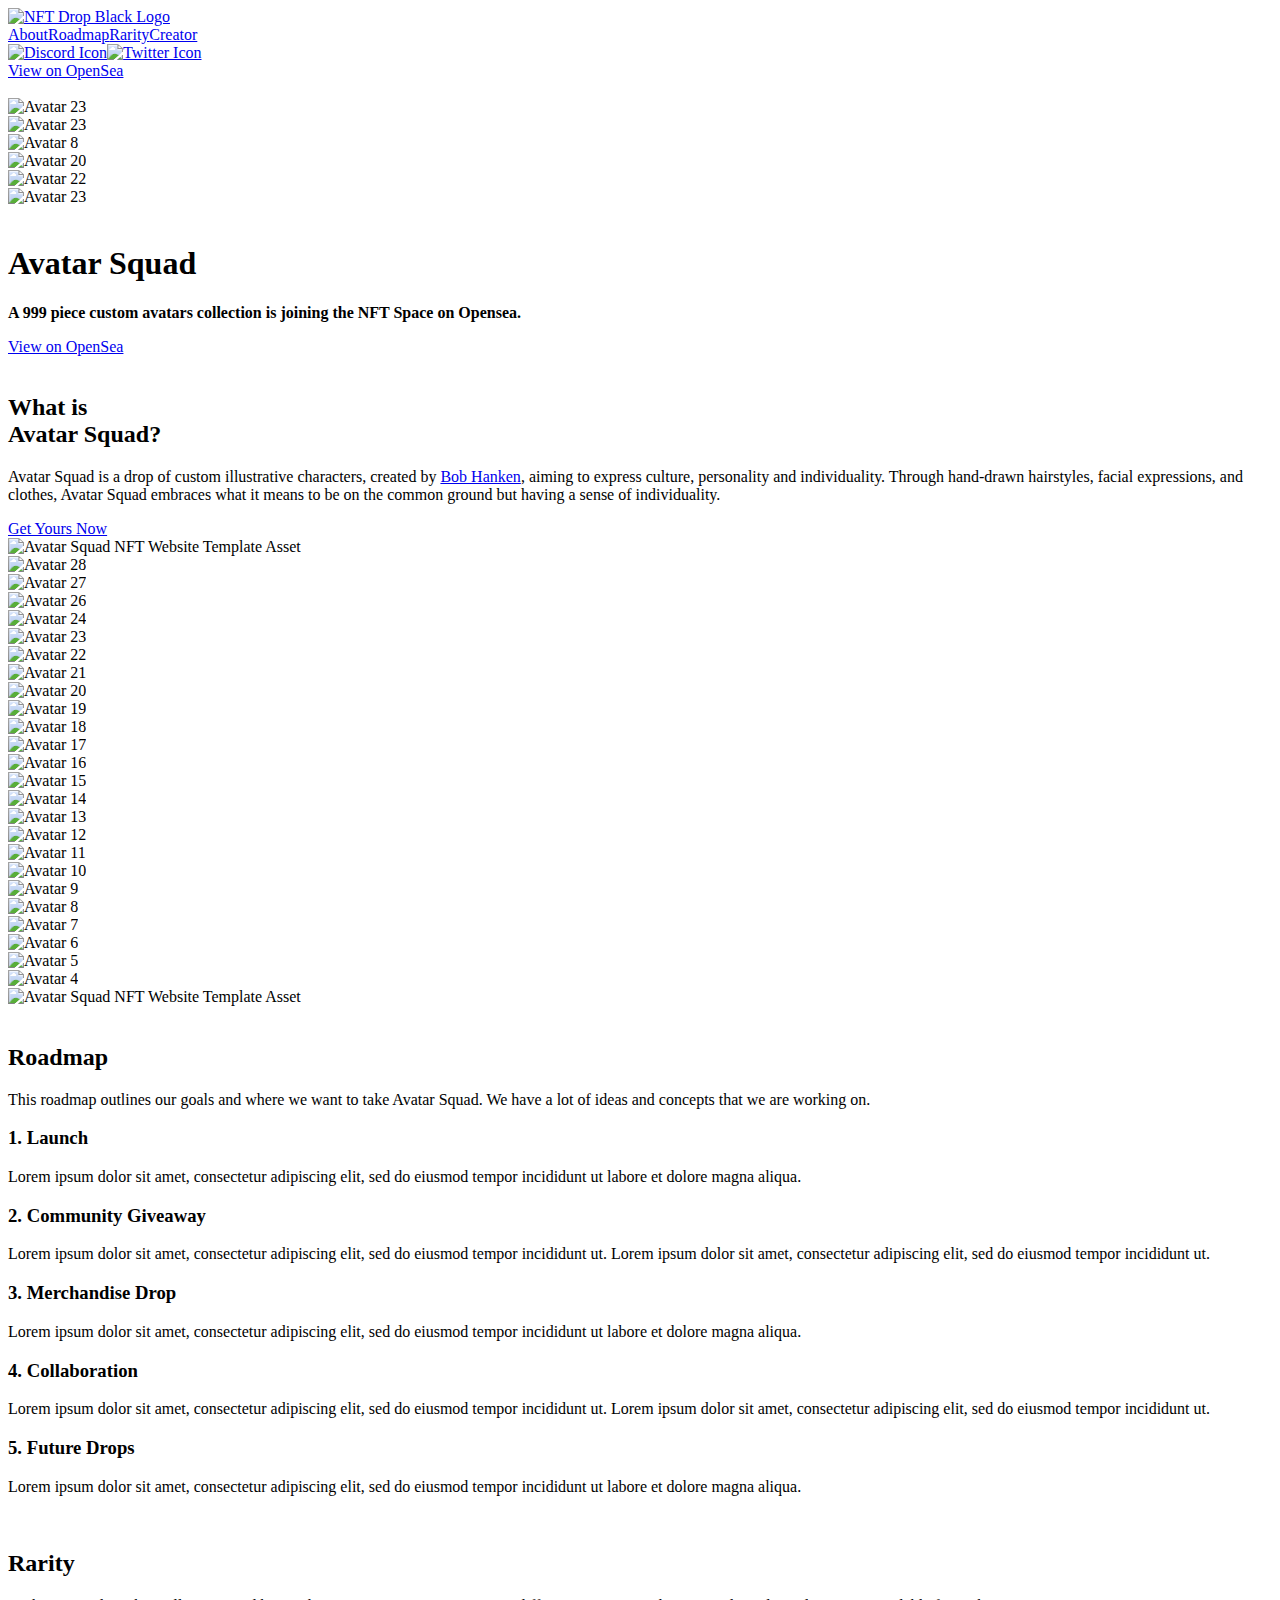
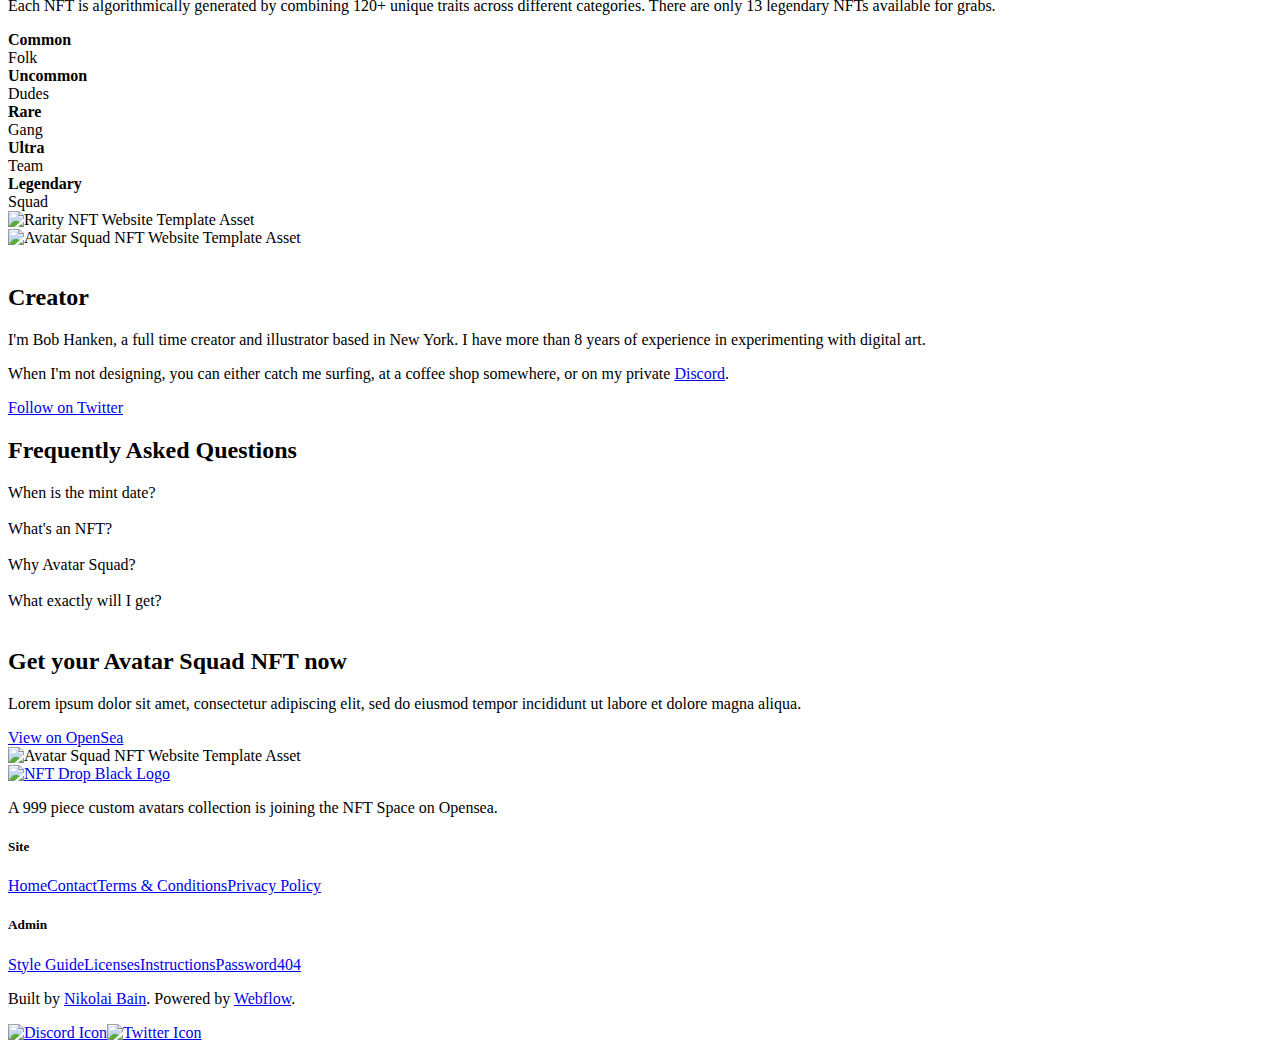
==== index.html @ a0ee4a88 "add" ====
<!DOCTYPE html>
<!-- This site was created in Webflow. http://www.webflow.com --><!-- Last Published: Thu Dec 09 2021 18:15:29 GMT+0000 (Coordinated Universal Time) -->
<html
  data-wf-domain="nft-drop.webflow.io"
  data-wf-page="619f485207368ee28da39a1e"
  data-wf-site="619f485207368e1139a39a1c"
>
  <head>
    <meta charset="utf-8" />
    <title>TurnItCrypto - NFT Service</title>
    <meta
      content="Avatar Squad is a drop of custom illustrative characters, created by Bob Hanken, aiming to express culture, personality and individuality."
      name="description"
    />
    <meta
      content="TurnItCrypto - NFT Service"
      property="og:title"
    />
    <meta
      content="Avatar Squad is a drop of custom illustrative characters, created by Bob Hanken, aiming to express culture, personality and individuality."
      property="og:description"
    />
    <meta
      content="TurnItCrypto - NFT Service"
      property="twitter:title"
    />
    <meta
      content="Avatar Squad is a drop of custom illustrative characters, created by Bob Hanken, aiming to express culture, personality and individuality."
      property="twitter:description"
    />
    <meta property="og:type" content="website" />
    <meta content="summary_large_image" name="twitter:card" />
    <meta content="width=device-width, initial-scale=1" name="viewport" />
    <meta content="Webflow" name="generator" />
    <link
      href="https://assets.website-files.com/619f485207368e1139a39a1c/css/nft-drop.webflow.174ededb2.css"
      rel="stylesheet"
      type="text/css"
    />
    <script
      src="https://ajax.googleapis.com/ajax/libs/webfont/1.6.26/webfont.js"
      type="text/javascript"
    ></script>
    <script type="text/javascript">
      WebFont.load({
        google: {
          families: [
            "Inter:regular,500,600,700",
            "Noto Serif:regular,italic,700,700italic",
          ],
        },
      });
    </script>
    <!--[if lt IE 9
      ]><script
        src="https://cdnjs.cloudflare.com/ajax/libs/html5shiv/3.7.3/html5shiv.min.js"
        type="text/javascript"
      ></script
    ><![endif]-->
    <script type="text/javascript">
      !(function (o, c) {
        var n = c.documentElement,
          t = " w-mod-";
        (n.className += t + "js"),
          ("ontouchstart" in o ||
            (o.DocumentTouch && c instanceof DocumentTouch)) &&
            (n.className += t + "touch");
      })(window, document);
    </script>
    <link
      href="https://assets.website-files.com/619f485207368e1139a39a1c/61ab31e14965bf085ce3660b_Favicon%2032.png"
      rel="shortcut icon"
      type="image/x-icon"
    />
    <link
      href="https://assets.website-files.com/619f485207368e1139a39a1c/61ab31e76b0c1cda15662cd8_Favicon%20256.png"
      rel="apple-touch-icon"
    />
  </head>
  <body>
    <div
      data-collapse="small"
      data-animation="default"
      data-duration="400"
      data-easing="ease"
      data-easing2="ease"
      role="banner"
      class="nav-bar w-nav"
    >
      <div class="nav-container w-container">
        <div class="logo-div">
          <a
            href="index.html"
            aria-current="page"
            class="nav-logo w-inline-block w--current"
            ><img
              src="https://assets.website-files.com/619f485207368e1139a39a1c/61ab2facaf5a8b85e07c3753_NFT%20Drop-1.svg"
              width="142"
              alt="NFT Drop Black Logo"
              class="logo"
          /></a>
        </div>
        <nav role="navigation" class="nav-content w-nav-menu">
          <div class="nav-menu">
            <a href="index.html#About" class="nav-link w-nav-link">About</a
            ><a href="index.html#Roadmap" class="nav-link w-nav-link">Roadmap</a
            ><a href="index.html#Attributes" class="nav-link w-nav-link"
              >Rarity</a
            ><a href="index.html#Creator" class="nav-link w-nav-link"
              >Creator</a
            >
          </div>
          <div class="social-links">
            <a
              href="http://www.discord.com"
              class="social-link-block w-inline-block"
              ><img
                src="https://assets.website-files.com/619f485207368e1139a39a1c/61ab3a32b8be1230b2fdcf89_Discord%20-%20Negative.svg"
                loading="lazy"
                width="33"
                alt="Discord Icon"
                class="social-icon" /></a
            ><a
              href="http://www.twitter.com"
              class="social-link-block w-inline-block"
              ><img
                src="https://assets.website-files.com/619f485207368e1139a39a1c/61ab3a32fc6b256c7902084b_Twitter%20-%20Negative.svg"
                loading="lazy"
                width="33"
                alt="Twitter Icon"
                class="social-icon"
            /></a>
          </div>
          <div class="nav-cta-button-container">
            <a href="https://opensea.io" class="nav-link primary w-nav-link"
              >View on OpenSea</a
            >
          </div>
        </nav>
        <div class="menu-button w-nav-button">
          <img
            src="https://assets.website-files.com/619f485207368e1139a39a1c/61ac549bd46f305b8f4f3212_Black%20Mobile%20Menu.svg"
            loading="lazy"
            width="24"
            alt=""
            class="menu-icon"
          />
        </div>
      </div>
    </div>
    <div class="wrapper">
      <div class="section full-hero wf-section">
        <div class="container w-container">
          <div class="text-box vertical-align">
            <div class="featured-nft-6 w-dyn-list">
              <div role="list" class="w-dyn-items">
                <div role="listitem" class="w-dyn-item">
                  <img
                    src="https://assets.website-files.com/619f485207368e5749a39a3e/61abc23ab07b40e0cf6c4af6_peep-51.svg"
                    alt="Avatar 23"
                    class="nft-image"
                  />
                </div>
              </div>
            </div>
            <div class="featured-nft-5 w-dyn-list">
              <div role="list" class="w-dyn-items">
                <div role="listitem" class="w-dyn-item">
                  <img
                    src="https://assets.website-files.com/619f485207368e5749a39a3e/61abc23ab07b40e0cf6c4af6_peep-51.svg"
                    alt="Avatar 23"
                    class="nft-image"
                  />
                </div>
              </div>
            </div>
            <div class="featured-nft-4 w-dyn-list">
              <div role="list" class="w-dyn-items">
                <div role="listitem" class="collection-item w-dyn-item">
                  <img
                    src="https://assets.website-files.com/619f485207368e5749a39a3e/61abc22d2fe0f2872a477016_peep-16.svg"
                    alt="Avatar 8"
                    class="nft-image"
                  />
                </div>
              </div>
            </div>
            <div class="featured-nft-3 w-dyn-list">
              <div role="list" class="w-dyn-items">
                <div role="listitem" class="w-dyn-item">
                  <img
                    src="https://assets.website-files.com/619f485207368e5749a39a3e/61abc23790025a607b02f5ca_peep-44.svg"
                    alt="Avatar 20"
                    class="nft-image"
                  />
                </div>
              </div>
            </div>
            <div class="featured-nft-2 w-dyn-list">
              <div role="list" class="w-dyn-items">
                <div role="listitem" class="w-dyn-item">
                  <img
                    src="https://assets.website-files.com/619f485207368e5749a39a3e/61abc239c4a4254332a96e2a_peep-50.svg"
                    alt="Avatar 22"
                    class="nft-image"
                  />
                </div>
              </div>
            </div>
            <div class="featured-nft w-dyn-list">
              <div role="list" class="w-dyn-items">
                <div role="listitem" class="w-dyn-item">
                  <img
                    src="https://assets.website-files.com/619f485207368e5749a39a3e/61abc23ab07b40e0cf6c4af6_peep-51.svg"
                    alt="Avatar 23"
                    class="nft-image"
                  />
                </div>
              </div>
            </div>
            <img
              src="https://assets.website-files.com/619f485207368e1139a39a1c/61ab33e68d2559a5a47ff5e0_exclusive%20drop.svg"
              loading="lazy"
              width="400"
              alt=""
              class="script-font"
            />
            <h1 class="heading large-h1">Avatar Squad</h1>
            <div class="text-box _550px">
              <p class="paragraph extra-large">
                <strong
                  >A 999 piece custom avatars collection is joining the NFT
                  Space on Opensea.
                </strong>
              </p>
            </div>
            <div class="spacer _16"></div>
            <a href="https://opensea.io" class="button w-button"
              >View on OpenSea</a
            >
          </div>
        </div>
      </div>
      <div id="About" class="section blue wf-section">
        <div class="container w-container">
          <div class="_2-grid">
            <div class="text-box _500px">
              <img
                src="https://assets.website-files.com/619f485207368e1139a39a1c/61ab33e68d2559a5a47ff5e0_exclusive%20drop.svg"
                loading="lazy"
                width="284"
                alt=""
                class="script-font-2"
              />
              <h2 class="heading h2">What is <br />Avatar Squad?<em></em></h2>
              <div class="spacer _16"></div>
              <p class="paragraph">
                Avatar Squad is a drop of custom illustrative characters,
                created by
                <a href="http://www.nikolaibain.com" class="link">Bob Hanken</a
                >, aiming to express culture, personality and individuality.
                Through hand-drawn hairstyles, facial expressions, and clothes,
                Avatar Squad embraces what it means to be on the common ground
                but having a sense of individuality.
              </p>
              <div class="spacer _24"></div>
              <a href="https://opensea.io" class="button w-button"
                >Get Yours Now</a
              >
            </div>
            <img
              src="https://assets.website-files.com/619f485207368e1139a39a1c/61abcd829576c14bf9c7889f_iPad%20Pro%2012.svg"
              loading="lazy"
              width="382"
              id="w-node-_7989f02f-4bee-7713-a7b1-76f4d729a6b7-8da39a1e"
              alt="Avatar Squad NFT Website Template Asset"
              class="center-image mobile-small"
            />
          </div>
        </div>
      </div>
      <div class="section overflow-none wf-section">
        <div class="container center-align w-container">
          <div
            data-w-id="8292ccc1-e85d-bee7-7c22-55deb28c29dd"
            class="nft-slider-wrapper _1 w-dyn-list"
          >
            <div role="list" class="sliding-nft-grid w-dyn-items">
              <div role="listitem" class="w-dyn-item">
                <img
                  src="https://assets.website-files.com/619f485207368e5749a39a3e/61abc23d839c734d71f8f79f_peep-59.svg"
                  alt="Avatar 28"
                  class="nft-image"
                />
              </div>
              <div role="listitem" class="w-dyn-item">
                <img
                  src="https://assets.website-files.com/619f485207368e5749a39a3e/61abc23c4375d760e0e264a0_peep-58.svg"
                  alt="Avatar 27"
                  class="nft-image"
                />
              </div>
              <div role="listitem" class="w-dyn-item">
                <img
                  src="https://assets.website-files.com/619f485207368e5749a39a3e/61abc23b839c732ebff8f781_peep-57.svg"
                  alt="Avatar 26"
                  class="nft-image"
                />
              </div>
              <div role="listitem" class="w-dyn-item">
                <img
                  src="https://assets.website-files.com/619f485207368e5749a39a3e/61abc23bb17a3a0b0f9e0cee_peep-52.svg"
                  alt="Avatar 24"
                  class="nft-image"
                />
              </div>
              <div role="listitem" class="w-dyn-item">
                <img
                  src="https://assets.website-files.com/619f485207368e5749a39a3e/61abc23ab07b40e0cf6c4af6_peep-51.svg"
                  alt="Avatar 23"
                  class="nft-image"
                />
              </div>
              <div role="listitem" class="w-dyn-item">
                <img
                  src="https://assets.website-files.com/619f485207368e5749a39a3e/61abc239c4a4254332a96e2a_peep-50.svg"
                  alt="Avatar 22"
                  class="nft-image"
                />
              </div>
              <div role="listitem" class="w-dyn-item">
                <img
                  src="https://assets.website-files.com/619f485207368e5749a39a3e/61abc2386aefde8194636963_peep-45.svg"
                  alt="Avatar 21"
                  class="nft-image"
                />
              </div>
              <div role="listitem" class="w-dyn-item">
                <img
                  src="https://assets.website-files.com/619f485207368e5749a39a3e/61abc23790025a607b02f5ca_peep-44.svg"
                  alt="Avatar 20"
                  class="nft-image"
                />
              </div>
            </div>
          </div>
          <div
            data-w-id="0a68a530-8869-248e-cd0b-bda7c81cf677"
            class="nft-slider-wrapper _2 w-dyn-list"
          >
            <div role="list" class="sliding-nft-grid w-dyn-items">
              <div role="listitem" class="w-dyn-item">
                <img
                  src="https://assets.website-files.com/619f485207368e5749a39a3e/61abc23745ccb863886c7599_peep-43.svg"
                  alt="Avatar 19"
                  class="nft-image"
                />
              </div>
              <div role="listitem" class="w-dyn-item">
                <img
                  src="https://assets.website-files.com/619f485207368e5749a39a3e/61abc2367e58ee3a639fde30_peep-38.svg"
                  alt="Avatar 18"
                  class="nft-image"
                />
              </div>
              <div role="listitem" class="w-dyn-item">
                <img
                  src="https://assets.website-files.com/619f485207368e5749a39a3e/61abc235839c735f21f8f758_peep-37.svg"
                  alt="Avatar 17"
                  class="nft-image"
                />
              </div>
              <div role="listitem" class="w-dyn-item">
                <img
                  src="https://assets.website-files.com/619f485207368e5749a39a3e/61abc23417032066f6b9539e_peep-36.svg"
                  alt="Avatar 16"
                  class="nft-image"
                />
              </div>
              <div role="listitem" class="w-dyn-item">
                <img
                  src="https://assets.website-files.com/619f485207368e5749a39a3e/61abc233cfb6293e338e688a_peep-31.svg"
                  alt="Avatar 15"
                  class="nft-image"
                />
              </div>
              <div role="listitem" class="w-dyn-item">
                <img
                  src="https://assets.website-files.com/619f485207368e5749a39a3e/61abc232073cf8cfa55015ed_peep-30.svg"
                  alt="Avatar 14"
                  class="nft-image"
                />
              </div>
              <div role="listitem" class="w-dyn-item">
                <img
                  src="https://assets.website-files.com/619f485207368e5749a39a3e/61abc2316aefde421e63695d_peep-29.svg"
                  alt="Avatar 13"
                  class="nft-image"
                />
              </div>
              <div role="listitem" class="w-dyn-item">
                <img
                  src="https://assets.website-files.com/619f485207368e5749a39a3e/61abc230170320ce8fb95356_peep-24.svg"
                  alt="Avatar 12"
                  class="nft-image"
                />
              </div>
            </div>
          </div>
          <div
            data-w-id="689c131d-c1b2-4800-7d45-b5ab39aeb74b"
            class="nft-slider-wrapper _3 w-dyn-list"
          >
            <div role="list" class="sliding-nft-grid w-dyn-items">
              <div role="listitem" class="w-dyn-item">
                <img
                  src="https://assets.website-files.com/619f485207368e5749a39a3e/61abc230915b0a8bc40ed908_peep-23.svg"
                  alt="Avatar 11"
                  class="nft-image"
                />
              </div>
              <div role="listitem" class="w-dyn-item">
                <img
                  src="https://assets.website-files.com/619f485207368e5749a39a3e/61abc22f6aefde0d2c636959_peep-22.svg"
                  alt="Avatar 10"
                  class="nft-image"
                />
              </div>
              <div role="listitem" class="w-dyn-item">
                <img
                  src="https://assets.website-files.com/619f485207368e5749a39a3e/61abc22e4e4e0f0af58ddfea_peep-17.svg"
                  alt="Avatar 9"
                  class="nft-image"
                />
              </div>
              <div role="listitem" class="w-dyn-item">
                <img
                  src="https://assets.website-files.com/619f485207368e5749a39a3e/61abc22d2fe0f2872a477016_peep-16.svg"
                  alt="Avatar 8"
                  class="nft-image"
                />
              </div>
              <div role="listitem" class="w-dyn-item">
                <img
                  src="https://assets.website-files.com/619f485207368e5749a39a3e/61abc22c5eda24f2929dac3d_peep-15.svg"
                  alt="Avatar 7"
                  class="nft-image"
                />
              </div>
              <div role="listitem" class="w-dyn-item">
                <img
                  src="https://assets.website-files.com/619f485207368e5749a39a3e/61abc22c6aefde08b3636955_peep-10.svg"
                  alt="Avatar 6"
                  class="nft-image"
                />
              </div>
              <div role="listitem" class="w-dyn-item">
                <img
                  src="https://assets.website-files.com/619f485207368e5749a39a3e/61ab3e3c45ccb8601d69ec1d_peep-9.svg"
                  alt="Avatar 5"
                  class="nft-image"
                />
              </div>
              <div role="listitem" class="w-dyn-item">
                <img
                  src="https://assets.website-files.com/619f485207368e5749a39a3e/61ab3956889870198813d443_peep-8.svg"
                  alt="Avatar 4"
                  class="nft-image"
                />
              </div>
            </div>
          </div>
        </div>
      </div>
      <div id="Roadmap" class="section light-blue wf-section">
        <div class="container w-container">
          <div class="roadmap-grid">
            <div
              data-w-id="8920d046-73d5-8895-ef13-d8ab48bbc201"
              class="sticky-box"
            >
              <img
                src="https://assets.website-files.com/619f485207368e1139a39a1c/61abd1a07cbaae65ddf402e2_iPad%20Pro%2015.svg"
                loading="lazy"
                width="382"
                alt="Avatar Squad NFT Website Template Asset"
                class="center-image mobile-hidden"
              />
            </div>
            <div class="text-box _500px">
              <div class="spacer _48 hidden-mobile"></div>
              <img
                src="https://assets.website-files.com/619f485207368e1139a39a1c/61abd040cf0725c6015821d2_roadmap.svg"
                loading="lazy"
                width="202"
                alt=""
                class="script-font-3"
              />
              <h2 class="heading h2">Roadmap<em></em></h2>
              <p class="paragraph">
                This roadmap outlines our goals and where we want to take Avatar
                Squad. We have a lot of ideas and concepts that we are working
                on.
              </p>
              <div class="spacer _16"></div>
              <div class="roadmap-block">
                <h3 class="heading h4">
                  <span class="coloured-number">1. </span>Launch<em></em>
                </h3>
                <p class="paragraph medium">
                  Lorem ipsum dolor sit amet, consectetur adipiscing elit, sed
                  do eiusmod tempor incididunt ut labore et dolore magna aliqua.
                </p>
              </div>
              <div class="roadmap-block">
                <h3 class="heading h4">
                  <span class="coloured-number">2. </span>Community Giveaway<em
                  ></em>
                </h3>
                <p class="paragraph medium">
                  Lorem ipsum dolor sit amet, consectetur adipiscing elit, sed
                  do eiusmod tempor incididunt ut. Lorem ipsum dolor sit amet,
                  consectetur adipiscing elit, sed do eiusmod tempor incididunt
                  ut.
                </p>
              </div>
              <div class="roadmap-block">
                <h3 class="heading h4">
                  <span class="coloured-number">3. </span>Merchandise Drop<em
                  ></em>
                </h3>
                <p class="paragraph medium">
                  Lorem ipsum dolor sit amet, consectetur adipiscing elit, sed
                  do eiusmod tempor incididunt ut labore et dolore magna aliqua.
                </p>
              </div>
              <div class="roadmap-block">
                <h3 class="heading h4">
                  <span class="coloured-number">4. </span>Collaboration<em></em>
                </h3>
                <p class="paragraph medium">
                  Lorem ipsum dolor sit amet, consectetur adipiscing elit, sed
                  do eiusmod tempor incididunt ut. Lorem ipsum dolor sit amet,
                  consectetur adipiscing elit, sed do eiusmod tempor incididunt
                  ut.
                </p>
              </div>
              <div class="roadmap-block">
                <h3 class="heading h4">
                  <span class="coloured-number">5. </span>Future Drops<em></em>
                </h3>
                <p class="paragraph medium">
                  Lorem ipsum dolor sit amet, consectetur adipiscing elit, sed
                  do eiusmod tempor incididunt ut labore et dolore magna aliqua.
                </p>
              </div>
            </div>
          </div>
        </div>
      </div>
      <div id="Attributes" class="section large wf-section">
        <div class="container w-container">
          <div class="rarity-grid">
            <div class="text-box _500px mobile-center">
              <img
                src="https://assets.website-files.com/619f485207368e1139a39a1c/61abd8ceaf5a8b43117fb9c1_rarity.svg"
                loading="lazy"
                width="130"
                alt=""
                class="script-font-4"
              />
              <h2 class="heading h2">Rarity</h2>
              <p class="paragraph">
                Each NFT is algorithmically generated by combining 120+ unique
                traits across different categories. There are only 13 legendary
                NFTs available for grabs.
              </p>
              <div class="spacer _16"></div>
              <div class="w-layout-grid rarity-block back-lime">
                <div><strong>Common</strong></div>
                <div>Folk</div>
              </div>
              <div class="w-layout-grid rarity-block faint-lime">
                <div><strong>Uncommon</strong></div>
                <div>Dudes</div>
              </div>
              <div class="w-layout-grid rarity-block soft-lime">
                <div><strong>Rare</strong></div>
                <div>Gang</div>
              </div>
              <div class="w-layout-grid rarity-block lime">
                <div><strong>Ultra</strong></div>
                <div>Team</div>
              </div>
              <div class="w-layout-grid rarity-block dark-lime">
                <div><strong>Legendary</strong></div>
                <div>Squad</div>
              </div>
            </div>
            <img
              src="https://assets.website-files.com/619f485207368e1139a39a1c/61abdf2e90025a82c20391bb_Swap%20Faces.svg"
              loading="lazy"
              width="644"
              id="w-node-be77ec89-8fc5-5e83-bcf8-c7a54b5b8683-8da39a1e"
              alt="Rarity NFT Website Template Asset"
              class="center-image"
            />
          </div>
        </div>
      </div>
      <div id="Creator" class="section blue wf-section">
        <div class="container w-container">
          <div class="creator-grid">
            <img
              src="https://assets.website-files.com/619f485207368e1139a39a1c/61abde235f1942a1a3fd180b_Group%2010.svg"
              loading="lazy"
              width="460"
              alt="Avatar Squad NFT Website Template Asset"
              class="center-image mobile-small"
            />
            <div class="text-box _500px">
              <img
                src="https://assets.website-files.com/619f485207368e1139a39a1c/61abdb7fd096cf41eae25ae9_creator.svg"
                loading="lazy"
                width="161"
                alt=""
                class="script-font-4"
              />
              <h2 class="heading h2">Creator</h2>
              <div class="spacer _16"></div>
              <p class="paragraph large">
                I&#x27;m Bob Hanken, a full time creator and illustrator based
                in New York. I have more than 8 years of experience in
                experimenting with digital art.
              </p>
              <p class="paragraph large">
                When I&#x27;m not designing, you can either catch me surfing, at
                a coffee shop somewhere, or on my private
                <a href="index.html#" class="link">Discord</a>.
              </p>
              <div class="spacer _24"></div>
              <a
                href="http://www.twitter.com"
                target="_blank"
                class="button w-button"
                >Follow on Twitter</a
              >
            </div>
          </div>
        </div>
      </div>
      <div id="Attributes" class="section large wf-section">
        <div class="container w-container">
          <div id="Account" class="questions-section">
            <div class="text-box center-align">
              <h2 class="heading h2">Frequently Asked Questions</h2>
              <div class="spacer _24"></div>
            </div>
            <div class="questions">
              <div
                href="#"
                data-ix="show-answer"
                data-w-id="b41b8676-f6cb-e282-a182-a81245d07c13"
                class="question-container"
              >
                <div class="question">
                  <div class="heading h4">When is the mint date?</div>
                  <img
                    src="https://assets.website-files.com/619f485207368e1139a39a1c/61abf87090025a1fac0468d1_Light%20Blue%20Dropdown.svg"
                    alt=""
                    class="question-arrow-icon"
                  />
                </div>
                <div
                  data-ix="hide-on-load"
                  style="display: none; height: 0px"
                  class="answer"
                >
                  <p>
                    Lorem ipsum dolor sit amet, consectetur adipiscing elit, sed
                    do eiusmod tempor incididunt ut labore et dolore magna
                    aliqua. Ut enim ad minim veniam, quis nostrud exercitation
                    ullamco laboris nisi ut aliquip ex ea commodo consequat.
                    Duis aute irure dolor in reprehenderit in voluptate velit
                    esse cillum dolore eu fugiat nulla pariatur.
                  </p>
                </div>
              </div>
              <div
                href="#"
                data-ix="show-answer"
                data-w-id="b41b8676-f6cb-e282-a182-a81245d07c1b"
                class="question-container"
              >
                <div class="question">
                  <div class="heading h4">What&#x27;s an NFT?</div>
                  <img
                    src="https://assets.website-files.com/619f485207368e1139a39a1c/61abf87090025a1fac0468d1_Light%20Blue%20Dropdown.svg"
                    alt=""
                    class="question-arrow-icon"
                  />
                </div>
                <div
                  data-ix="hide-on-load"
                  style="display: none; height: 0px"
                  class="answer"
                >
                  <p>
                    Lorem ipsum dolor sit amet, consectetur adipiscing elit, sed
                    do eiusmod tempor incididunt ut labore et dolore magna
                    aliqua.
                  </p>
                </div>
              </div>
              <div
                href="#"
                data-ix="show-answer"
                data-w-id="b41b8676-f6cb-e282-a182-a81245d07c23"
                class="question-container"
              >
                <div class="question">
                  <div class="heading h4">Why Avatar Squad?</div>
                  <img
                    src="https://assets.website-files.com/619f485207368e1139a39a1c/61abf87090025a1fac0468d1_Light%20Blue%20Dropdown.svg"
                    alt=""
                    class="question-arrow-icon"
                  />
                </div>
                <div
                  data-ix="hide-on-load"
                  style="display: none; height: 0px"
                  class="answer"
                >
                  <p>
                    Lorem ipsum dolor sit amet, consectetur adipiscing elit, sed
                    do eiusmod tempor incididunt ut labore et dolore magna
                    aliqua. Ut enim ad minim veniam, quis nostrud exercitation
                    ullamco laboris nisi ut aliquip ex ea commodo consequat.
                    Duis aute irure dolor in reprehenderit in voluptate velit
                    esse cillum dolore eu fugiat nulla pariatur.
                  </p>
                </div>
              </div>
              <div
                href="#"
                data-ix="show-answer"
                data-w-id="b41b8676-f6cb-e282-a182-a81245d07c2b"
                class="question-container"
              >
                <div class="question">
                  <div class="heading h4">What exactly will I get?</div>
                  <img
                    src="https://assets.website-files.com/619f485207368e1139a39a1c/61abf87090025a1fac0468d1_Light%20Blue%20Dropdown.svg"
                    alt=""
                    class="question-arrow-icon"
                  />
                </div>
                <div
                  data-ix="hide-on-load"
                  style="display: none; height: 0px"
                  class="answer"
                >
                  <p>
                    Lorem ipsum dolor sit amet, consectetur adipiscing elit, sed
                    do eiusmod tempor incididunt ut labore et dolore magna
                    aliqua.
                  </p>
                </div>
              </div>
            </div>
          </div>
        </div>
      </div>
      <div class="section lime overflow-none wf-section">
        <div class="container w-container">
          <div class="w-layout-grid _2-grid">
            <div class="text-box">
              <div class="text-box _500px">
                <h2 class="heading h2">Get your Avatar Squad NFT now</h2>
                <p class="paragraph">
                  Lorem ipsum dolor sit amet, consectetur adipiscing elit, sed
                  do eiusmod tempor incididunt ut labore et dolore magna aliqua.
                </p>
                <div class="spacer _16"></div>
                <a href="https://opensea.io" class="button blue w-button"
                  >View on OpenSea</a
                >
              </div>
            </div>
            <img
              src="https://assets.website-files.com/619f485207368e1139a39a1c/61abcd829576c14bf9c7889f_iPad%20Pro%2012.svg"
              loading="lazy"
              width="360"
              alt="Avatar Squad NFT Website Template Asset"
              class="overflow-image-right mobile-hidden"
            />
          </div>
        </div>
      </div>
    </div>
    <div class="footer wf-section">
      <div class="footer-container w-container">
        <div class="w-layout-grid footer-grid">
          <div class="footer-main-box">
            <a
              data-ix="logo"
              href="index.html"
              aria-current="page"
              class="footer-logo w-nav-brand w--current"
              ><img
                src="https://assets.website-files.com/619f485207368e1139a39a1c/61ab2facaf5a8b85e07c3753_NFT%20Drop-1.svg"
                width="156"
                alt="NFT Drop Black Logo"
                class="logo"
            /></a>
            <p class="paragraph large">
              A 999 piece custom avatars collection is joining the NFT Space on
              Opensea.
            </p>
          </div>
          <div class="_2-grid _2-on-mobile">
            <div class="footer-links-container">
              <h5 class="footer-header">Site</h5>
              <a
                href="index.html"
                aria-current="page"
                class="footer-link w--current"
                >Home</a
              ><a href="contact.html" class="footer-link">Contact</a
              ><a href="terms-conditions.html" class="footer-link"
                >Terms &amp; Conditions</a
              ><a href="privacy-policy.html" class="footer-link"
                >Privacy Policy</a
              >
            </div>
            <div class="footer-links-container">
              <h5 class="footer-header">Admin</h5>
              <a href="admin/style-guide.html" class="footer-link"
                >Style Guide</a
              ><a href="admin/licenses.html" class="footer-link">Licenses</a
              ><a href="admin/instructions.html" class="footer-link"
                >Instructions</a
              ><a href="401.html" class="footer-link">Password</a
              ><a href="404.html" class="footer-link">404</a>
            </div>
          </div>
          <div
            id="w-node-c5654a67-12b1-479f-db87-277295a55cb7-cf3fcb86"
            class="text-box _500px"
          >
            <p class="paragraph small">
              Built by
              <a
                href="https://www.nikolaibain.com"
                target="_blank"
                class="link blue"
                >Nikolai Bain</a
              >. Powered by
              <a href="http://www.webflow.com" target="_blank" class="link blue"
                >Webflow</a
              >.<br />
            </p>
          </div>
          <div class="footer-social-links">
            <a
              href="http://www.discord.com"
              class="footer-social-link-block w-inline-block"
              ><img
                src="https://assets.website-files.com/619f485207368e1139a39a1c/61ab3a32b8be1230b2fdcf89_Discord%20-%20Negative.svg"
                loading="lazy"
                width="33"
                alt="Discord Icon"
                class="social-icon" /></a
            ><a
              href="http://www.twitter.com"
              class="footer-social-link-block w-inline-block"
              ><img
                src="https://assets.website-files.com/619f485207368e1139a39a1c/61ab3a32fc6b256c7902084b_Twitter%20-%20Negative.svg"
                loading="lazy"
                width="33"
                alt="Twitter Icon"
                class="social-icon"
            /></a>
          </div>
        </div>
      </div>
    </div>
    <script
      src="https://d3e54v103j8qbb.cloudfront.net/js/jquery-3.5.1.min.dc5e7f18c8.js?site=619f485207368e1139a39a1c"
      type="text/javascript"
      integrity="sha256-9/aliU8dGd2tb6OSsuzixeV4y/faTqgFtohetphbbj0="
      crossorigin="anonymous"
    ></script>
    <script
      src="https://assets.website-files.com/619f485207368e1139a39a1c/js/webflow.b96a9853c.js"
      type="text/javascript"
    ></script>
    <!--[if lte IE 9
      ]><script src="//cdnjs.cloudflare.com/ajax/libs/placeholders/3.0.2/placeholders.min.js"></script
    ><![endif]-->
  </body>
</html>
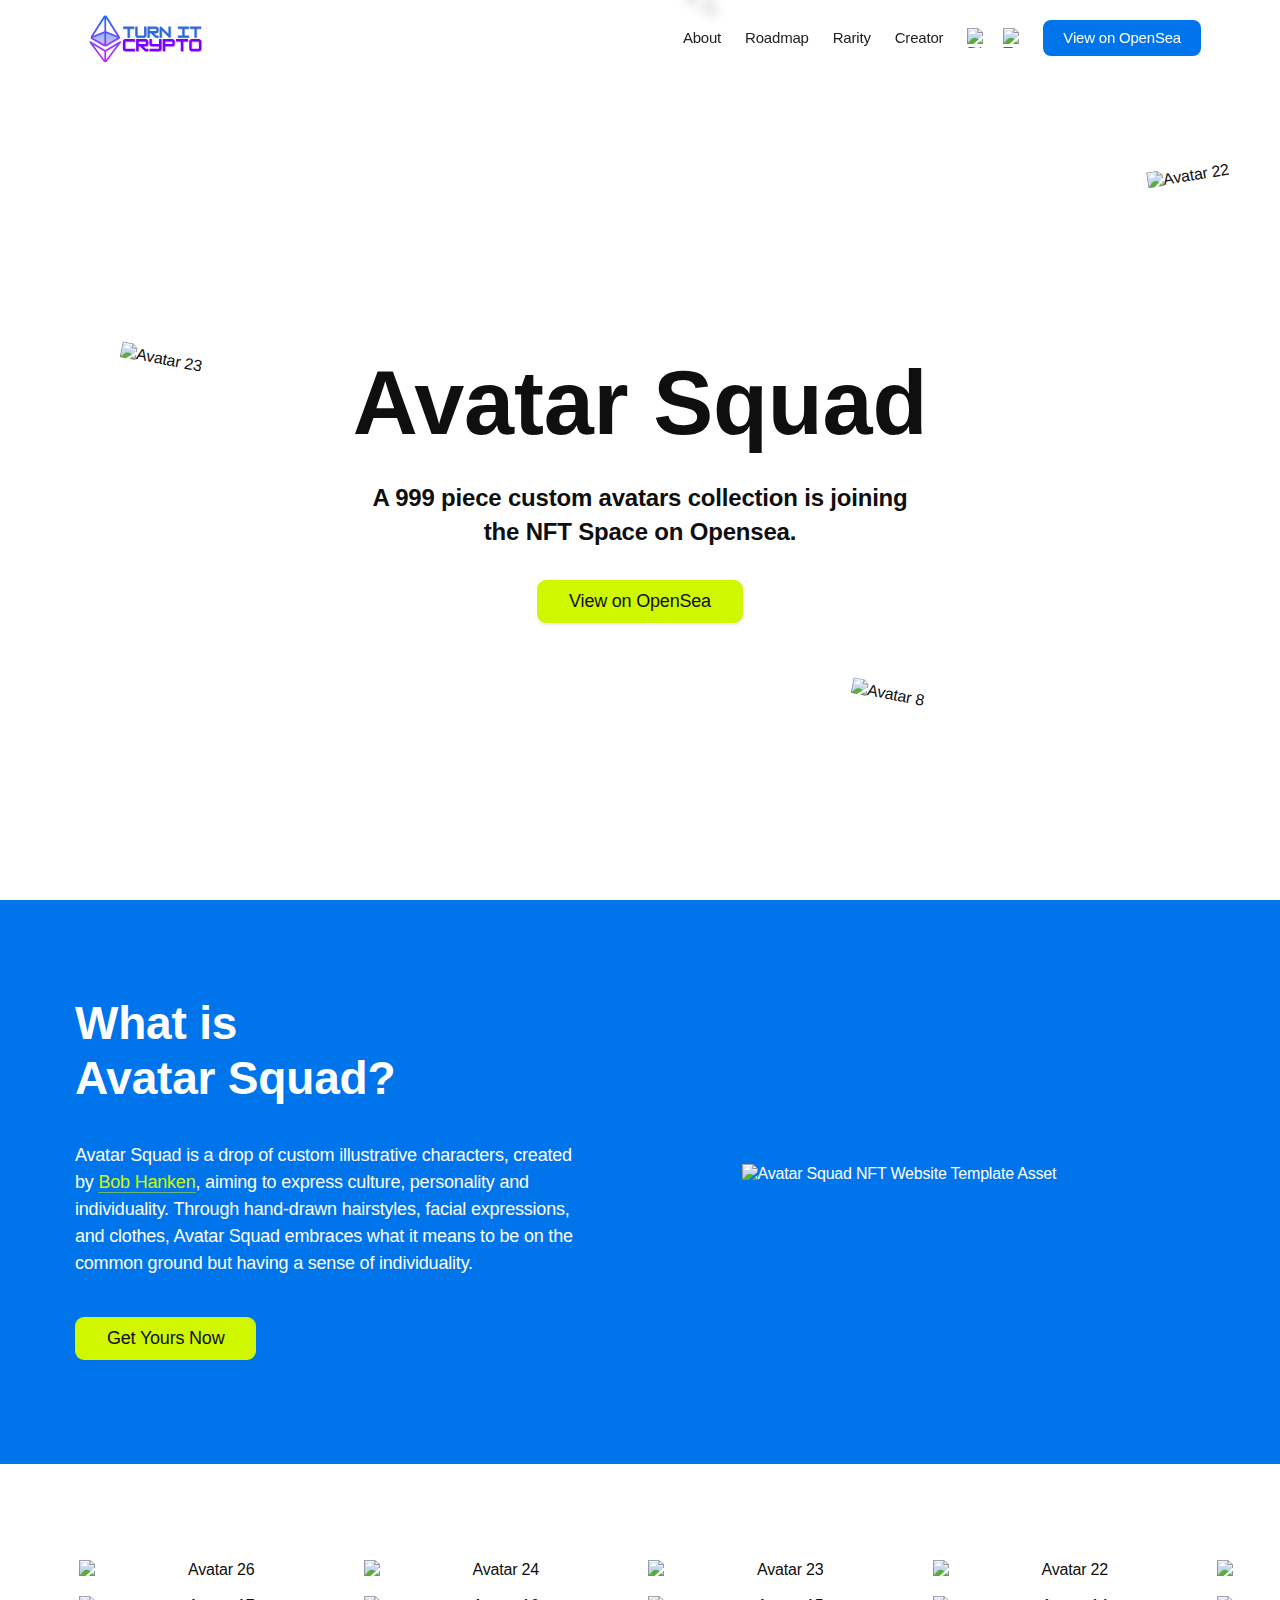
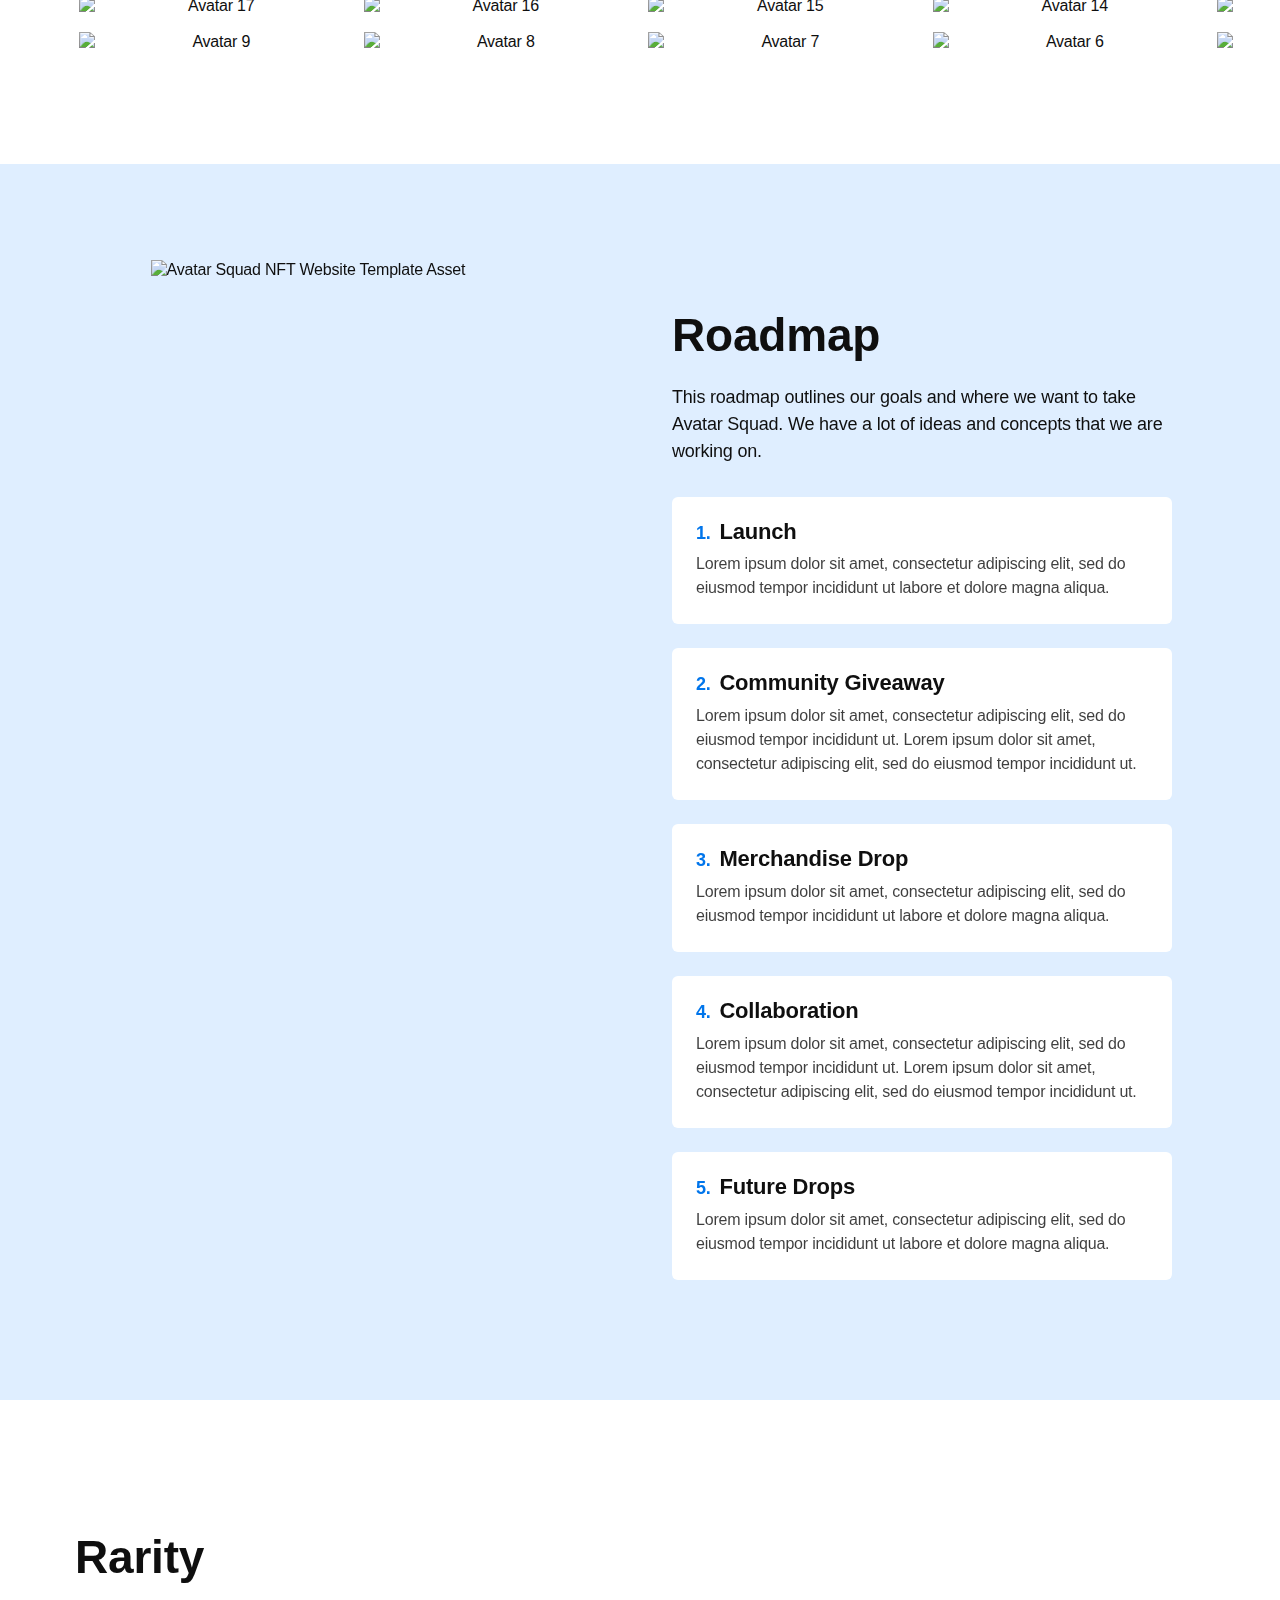
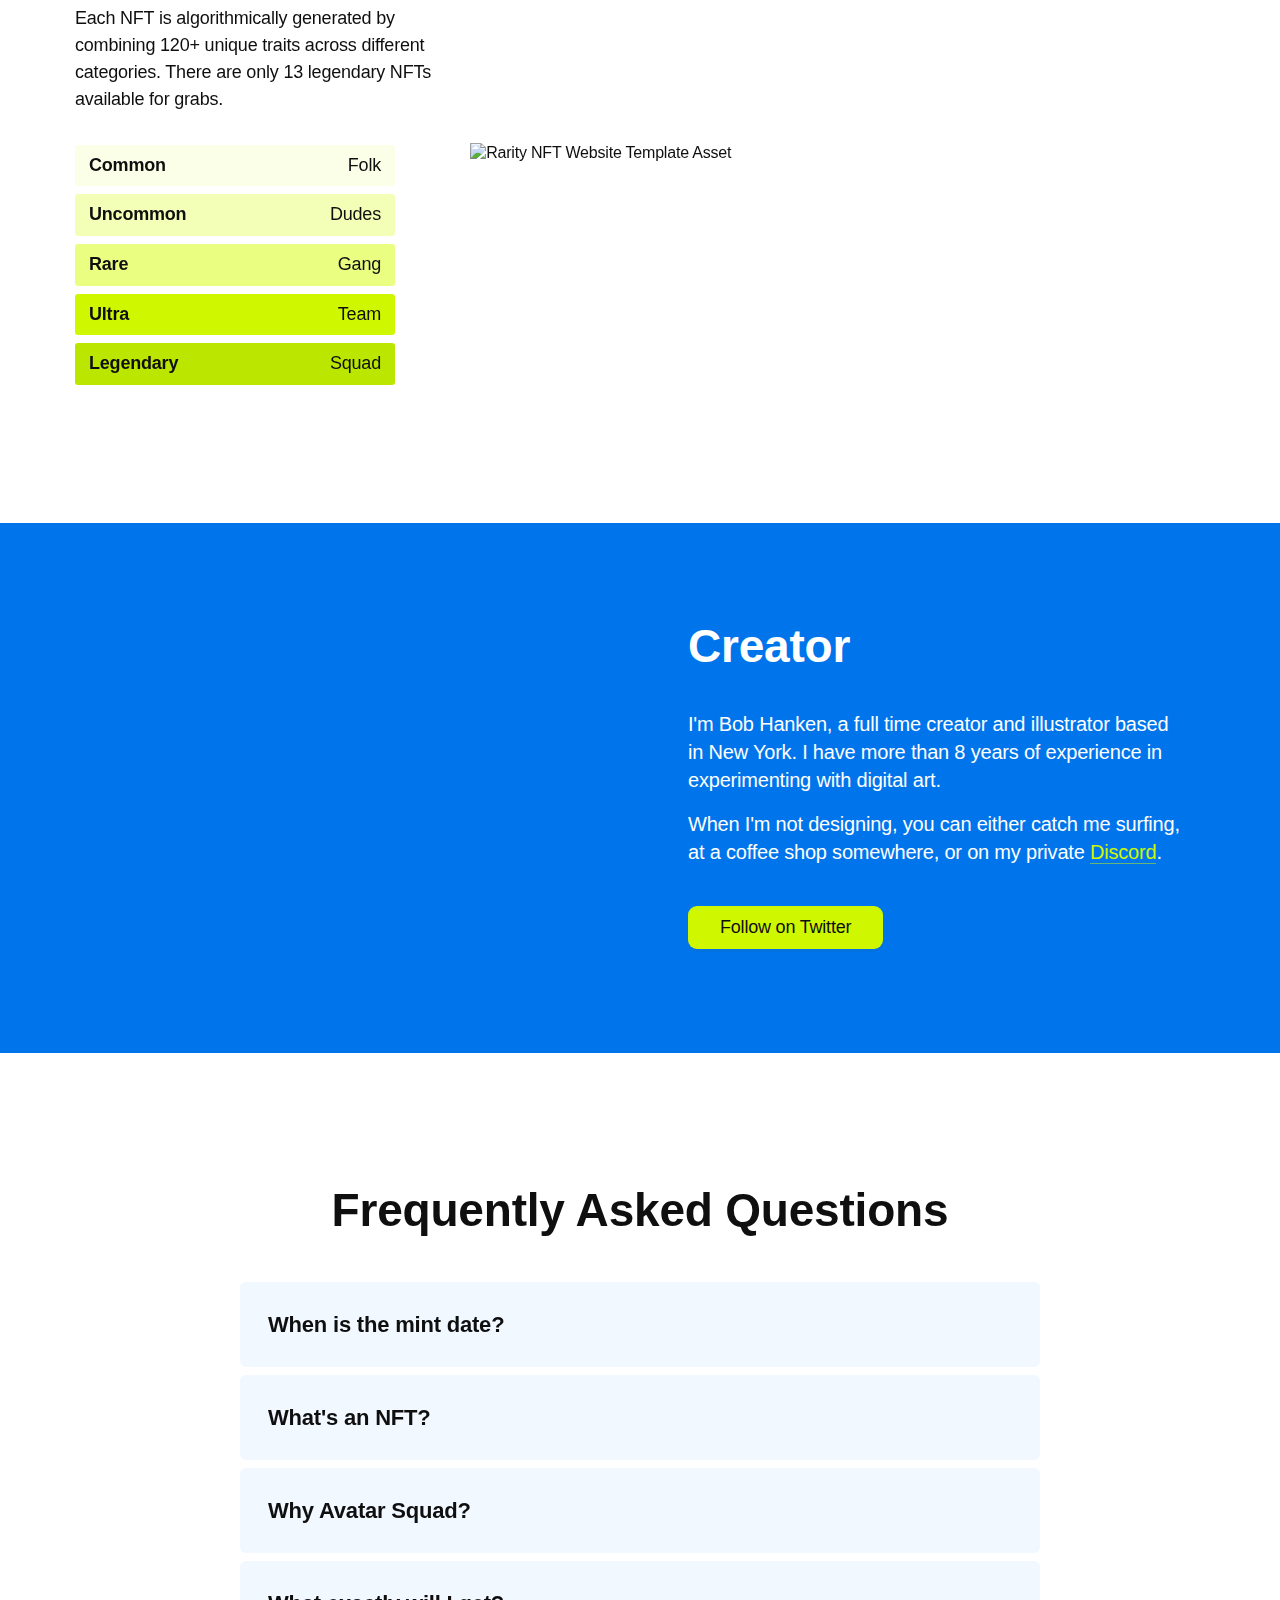
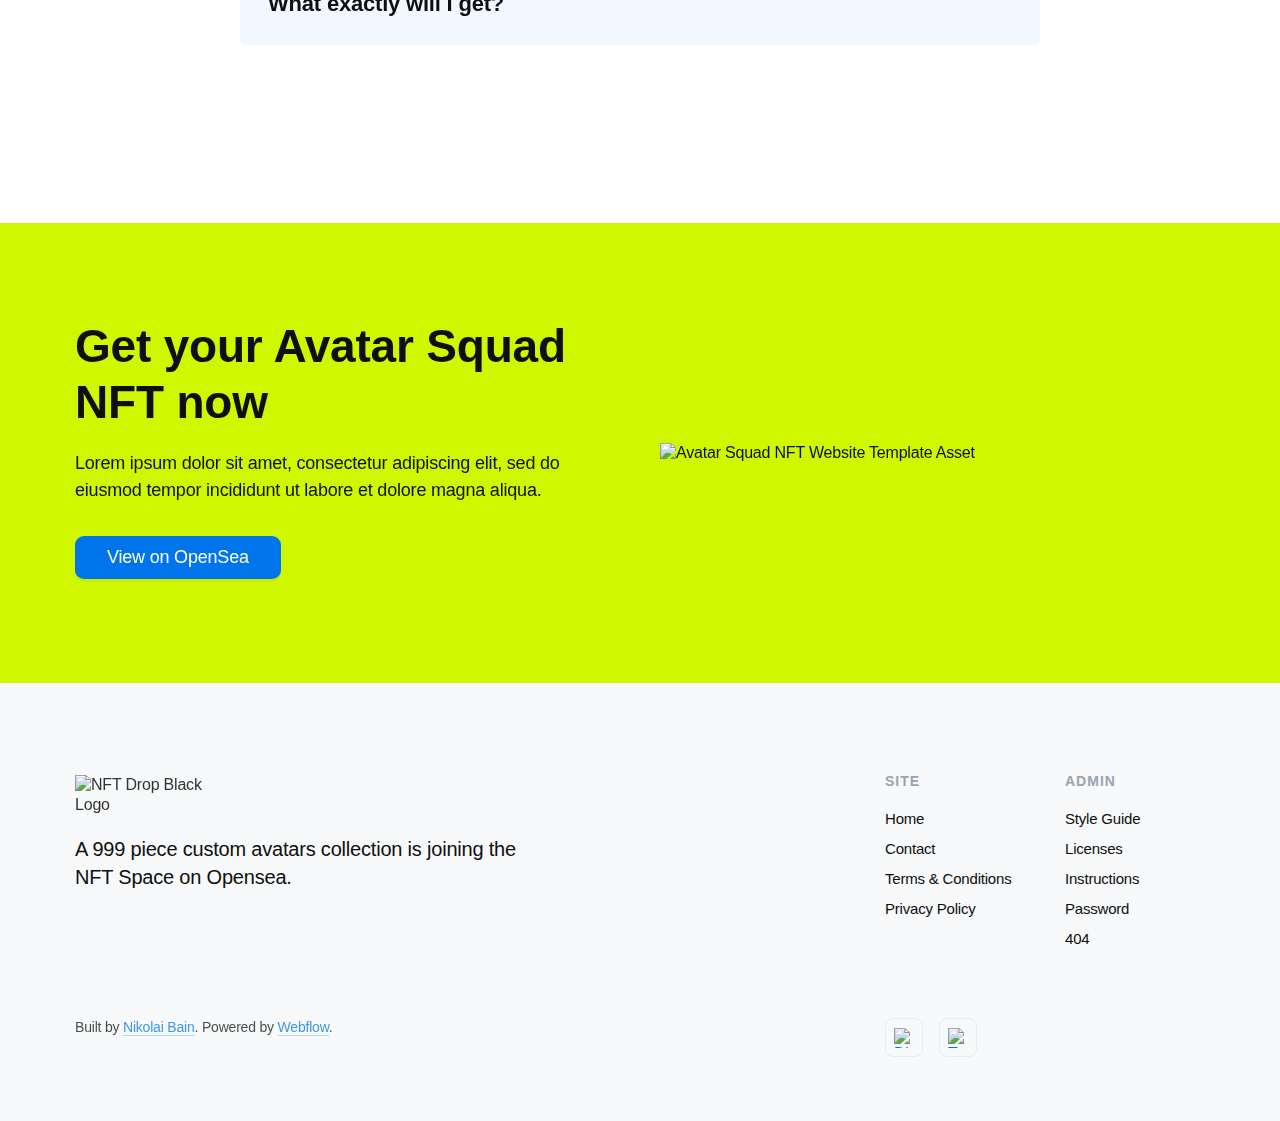
==== commit 6141a783: "add" ====
--- a/index.html
+++ b/index.html
@@ -1,5 +1,4 @@
 <!DOCTYPE html>
-<!-- This site was created in Webflow. http://www.webflow.com --><!-- Last Published: Thu Dec 09 2021 18:15:29 GMT+0000 (Coordinated Universal Time) -->
 <html
   data-wf-domain="nft-drop.webflow.io"
   data-wf-page="619f485207368ee28da39a1e"
@@ -33,7 +32,7 @@
     <meta content="width=device-width, initial-scale=1" name="viewport" />
     <meta content="Webflow" name="generator" />
     <link
-      href="https://assets.website-files.com/619f485207368e1139a39a1c/css/nft-drop.webflow.174ededb2.css"
+      href="assets/style.css"
       rel="stylesheet"
       type="text/css"
     />
@@ -68,12 +67,12 @@
       })(window, document);
     </script>
     <link
-      href="https://assets.website-files.com/619f485207368e1139a39a1c/61ab31e14965bf085ce3660b_Favicon%2032.png"
+      href="assets/png/logo.png"
       rel="shortcut icon"
       type="image/x-icon"
     />
     <link
-      href="https://assets.website-files.com/619f485207368e1139a39a1c/61ab31e76b0c1cda15662cd8_Favicon%20256.png"
+      href="assets/png/logo.png"
       rel="apple-touch-icon"
     />
   </head>
@@ -94,9 +93,9 @@
             aria-current="page"
             class="nav-logo w-inline-block w--current"
             ><img
-              src="https://assets.website-files.com/619f485207368e1139a39a1c/61ab2facaf5a8b85e07c3753_NFT%20Drop-1.svg"
+              src="assets/svg/turnitcrypto.svg"
               width="142"
-              alt="NFT Drop Black Logo"
+              alt="TurnItCrypto Logo"
               class="logo"
           /></a>
         </div>
--- a/assets/style.css
+++ b/assets/style.css
@@ -0,0 +1,5017 @@
+/* Generated on: Thu Dec 09 2021 18:15:29 GMT+0000 (Coordinated Universal Time) */
+/* ==========================================================================
+   normalize.css v3.0.3 | MIT License | github.com/necolas/normalize.css 
+   ========================================================================== */
+/*! normalize.css v3.0.3 | MIT License | github.com/necolas/normalize.css */
+html {
+  font-family: sans-serif;
+  -ms-text-size-adjust: 100%;
+  -webkit-text-size-adjust: 100%;
+}
+body {
+  margin: 0;
+}
+article,
+aside,
+details,
+figcaption,
+figure,
+footer,
+header,
+hgroup,
+main,
+menu,
+nav,
+section,
+summary {
+  display: block;
+}
+audio,
+canvas,
+progress,
+video {
+  display: inline-block;
+  vertical-align: baseline;
+}
+audio:not([controls]) {
+  display: none;
+  height: 0;
+}
+[hidden],
+template {
+  display: none;
+}
+a {
+  background-color: transparent;
+}
+a:active,
+a:hover {
+  outline: 0;
+}
+abbr[title] {
+  border-bottom: 1px dotted;
+}
+b,
+strong {
+  font-weight: bold;
+}
+dfn {
+  font-style: italic;
+}
+h1 {
+  font-size: 2em;
+  margin: 0.67em 0;
+}
+mark {
+  background: #ff0;
+  color: #000;
+}
+small {
+  font-size: 80%;
+}
+sub,
+sup {
+  font-size: 75%;
+  line-height: 0;
+  position: relative;
+  vertical-align: baseline;
+}
+sup {
+  top: -0.5em;
+}
+sub {
+  bottom: -0.25em;
+}
+img {
+  border: 0;
+}
+svg:not(:root) {
+  overflow: hidden;
+}
+figure {
+  margin: 1em 40px;
+}
+hr {
+  box-sizing: content-box;
+  height: 0;
+}
+pre {
+  overflow: auto;
+}
+code,
+kbd,
+pre,
+samp {
+  font-family: monospace, monospace;
+  font-size: 1em;
+}
+button,
+input,
+optgroup,
+select,
+textarea {
+  color: inherit;
+  font: inherit;
+  margin: 0;
+}
+button {
+  overflow: visible;
+}
+button,
+select {
+  text-transform: none;
+}
+button,
+html input[type="button"],
+input[type="reset"] {
+  -webkit-appearance: button;
+  cursor: pointer;
+}
+button[disabled],
+html input[disabled] {
+  cursor: default;
+}
+button::-moz-focus-inner,
+input::-moz-focus-inner {
+  border: 0;
+  padding: 0;
+}
+input {
+  line-height: normal;
+}
+input[type="checkbox"],
+input[type="radio"] {
+  box-sizing: border-box;
+  padding: 0;
+}
+input[type="number"]::-webkit-inner-spin-button,
+input[type="number"]::-webkit-outer-spin-button {
+  height: auto;
+}
+input[type="search"] {
+  -webkit-appearance: none;
+}
+input[type="search"]::-webkit-search-cancel-button,
+input[type="search"]::-webkit-search-decoration {
+  -webkit-appearance: none;
+}
+fieldset {
+  border: 1px solid #c0c0c0;
+  margin: 0 2px;
+  padding: 0.35em 0.625em 0.75em;
+}
+legend {
+  border: 0;
+  padding: 0;
+}
+textarea {
+  overflow: auto;
+}
+optgroup {
+  font-weight: bold;
+}
+table {
+  border-collapse: collapse;
+  border-spacing: 0;
+}
+td,
+th {
+  padding: 0;
+}
+
+/* ==========================================================================
+   Start of base Webflow CSS - If you're looking for some ultra-clean CSS, skip the boilerplate and see the unminified code below.
+   ========================================================================== */
+@font-face {
+  font-family: "webflow-icons";
+  src: url("[data-uri]")
+    format("truetype");
+  font-weight: normal;
+  font-style: normal;
+}
+[class^="w-icon-"],
+[class*=" w-icon-"] {
+  font-family: "webflow-icons" !important;
+  speak: none;
+  font-style: normal;
+  font-weight: normal;
+  font-variant: normal;
+  text-transform: none;
+  line-height: 1;
+  -webkit-font-smoothing: antialiased;
+  -moz-osx-font-smoothing: grayscale;
+}
+.w-icon-slider-right:before {
+  content: "\e600";
+}
+.w-icon-slider-left:before {
+  content: "\e601";
+}
+.w-icon-nav-menu:before {
+  content: "\e602";
+}
+.w-icon-arrow-down:before,
+.w-icon-dropdown-toggle:before {
+  content: "\e603";
+}
+.w-icon-file-upload-remove:before {
+  content: "\e900";
+}
+.w-icon-file-upload-icon:before {
+  content: "\e903";
+}
+* {
+  -webkit-box-sizing: border-box;
+  -moz-box-sizing: border-box;
+  box-sizing: border-box;
+}
+html {
+  height: 100%;
+}
+body {
+  margin: 0;
+  min-height: 100%;
+  background-color: #fff;
+  font-family: Arial, sans-serif;
+  font-size: 14px;
+  line-height: 20px;
+  color: #333;
+}
+img {
+  max-width: 100%;
+  vertical-align: middle;
+  display: inline-block;
+}
+html.w-mod-touch * {
+  background-attachment: scroll !important;
+}
+.w-block {
+  display: block;
+}
+.w-inline-block {
+  max-width: 100%;
+  display: inline-block;
+}
+.w-clearfix:before,
+.w-clearfix:after {
+  content: " ";
+  display: table;
+  grid-column-start: 1;
+  grid-row-start: 1;
+  grid-column-end: 2;
+  grid-row-end: 2;
+}
+.w-clearfix:after {
+  clear: both;
+}
+.w-hidden {
+  display: none;
+}
+.w-button {
+  display: inline-block;
+  padding: 9px 15px;
+  background-color: #3898ec;
+  color: white;
+  border: 0;
+  line-height: inherit;
+  text-decoration: none;
+  cursor: pointer;
+  border-radius: 0;
+}
+input.w-button {
+  -webkit-appearance: button;
+}
+html[data-w-dynpage] [data-w-cloak] {
+  color: transparent !important;
+}
+h1,
+h2,
+h3,
+h4,
+h5,
+h6 {
+  font-weight: bold;
+  margin-bottom: 10px;
+}
+h1 {
+  font-size: 38px;
+  line-height: 44px;
+  margin-top: 20px;
+}
+h2 {
+  font-size: 32px;
+  line-height: 36px;
+  margin-top: 20px;
+}
+h3 {
+  font-size: 24px;
+  line-height: 30px;
+  margin-top: 20px;
+}
+h4 {
+  font-size: 18px;
+  line-height: 24px;
+  margin-top: 10px;
+}
+h5 {
+  font-size: 14px;
+  line-height: 20px;
+  margin-top: 10px;
+}
+h6 {
+  font-size: 12px;
+  line-height: 18px;
+  margin-top: 10px;
+}
+p {
+  margin-top: 0;
+  margin-bottom: 10px;
+}
+blockquote {
+  margin: 0 0 10px 0;
+  padding: 10px 20px;
+  border-left: 5px solid #e2e2e2;
+  font-size: 18px;
+  line-height: 22px;
+}
+figure {
+  margin: 0;
+  margin-bottom: 10px;
+}
+figcaption {
+  margin-top: 5px;
+  text-align: center;
+}
+ul,
+ol {
+  margin-top: 0;
+  margin-bottom: 10px;
+  padding-left: 40px;
+}
+.w-list-unstyled {
+  padding-left: 0;
+  list-style: none;
+}
+.w-embed:before,
+.w-embed:after {
+  content: " ";
+  display: table;
+  grid-column-start: 1;
+  grid-row-start: 1;
+  grid-column-end: 2;
+  grid-row-end: 2;
+}
+.w-embed:after {
+  clear: both;
+}
+.w-video {
+  width: 100%;
+  position: relative;
+  padding: 0;
+}
+.w-video iframe,
+.w-video object,
+.w-video embed {
+  position: absolute;
+  top: 0;
+  left: 0;
+  width: 100%;
+  height: 100%;
+}
+fieldset {
+  padding: 0;
+  margin: 0;
+  border: 0;
+}
+button,
+html input[type="button"],
+input[type="reset"] {
+  border: 0;
+  cursor: pointer;
+  -webkit-appearance: button;
+}
+.w-form {
+  margin: 0 0 15px;
+}
+.w-form-done {
+  display: none;
+  padding: 20px;
+  text-align: center;
+  background-color: #dddddd;
+}
+.w-form-fail {
+  display: none;
+  margin-top: 10px;
+  padding: 10px;
+  background-color: #ffdede;
+}
+label {
+  display: block;
+  margin-bottom: 5px;
+  font-weight: bold;
+}
+.w-input,
+.w-select {
+  display: block;
+  width: 100%;
+  height: 38px;
+  padding: 8px 12px;
+  margin-bottom: 10px;
+  font-size: 14px;
+  line-height: 1.42857143;
+  color: #333333;
+  vertical-align: middle;
+  background-color: #ffffff;
+  border: 1px solid #cccccc;
+}
+.w-input:-moz-placeholder,
+.w-select:-moz-placeholder {
+  color: #999;
+}
+.w-input::-moz-placeholder,
+.w-select::-moz-placeholder {
+  color: #999;
+  opacity: 1;
+}
+.w-input:-ms-input-placeholder,
+.w-select:-ms-input-placeholder {
+  color: #999;
+}
+.w-input::-webkit-input-placeholder,
+.w-select::-webkit-input-placeholder {
+  color: #999;
+}
+.w-input:focus,
+.w-select:focus {
+  border-color: #3898ec;
+  outline: 0;
+}
+.w-input[disabled],
+.w-select[disabled],
+.w-input[readonly],
+.w-select[readonly],
+fieldset[disabled] .w-input,
+fieldset[disabled] .w-select {
+  cursor: not-allowed;
+  background-color: #eeeeee;
+}
+textarea.w-input,
+textarea.w-select {
+  height: auto;
+}
+.w-select {
+  background-color: #f3f3f3;
+}
+.w-select[multiple] {
+  height: auto;
+}
+.w-form-label {
+  display: inline-block;
+  cursor: pointer;
+  font-weight: normal;
+  margin-bottom: 0;
+}
+.w-radio {
+  display: block;
+  margin-bottom: 5px;
+  padding-left: 20px;
+}
+.w-radio:before,
+.w-radio:after {
+  content: " ";
+  display: table;
+  grid-column-start: 1;
+  grid-row-start: 1;
+  grid-column-end: 2;
+  grid-row-end: 2;
+}
+.w-radio:after {
+  clear: both;
+}
+.w-radio-input {
+  margin: 4px 0 0;
+  margin-top: 1px \9;
+  line-height: normal;
+  float: left;
+  margin-left: -20px;
+}
+.w-radio-input {
+  margin-top: 3px;
+}
+.w-file-upload {
+  display: block;
+  margin-bottom: 10px;
+}
+.w-file-upload-input {
+  width: 0.1px;
+  height: 0.1px;
+  opacity: 0;
+  overflow: hidden;
+  position: absolute;
+  z-index: -100;
+}
+.w-file-upload-default,
+.w-file-upload-uploading,
+.w-file-upload-success {
+  display: inline-block;
+  color: #333333;
+}
+.w-file-upload-error {
+  display: block;
+  margin-top: 10px;
+}
+.w-file-upload-default.w-hidden,
+.w-file-upload-uploading.w-hidden,
+.w-file-upload-error.w-hidden,
+.w-file-upload-success.w-hidden {
+  display: none;
+}
+.w-file-upload-uploading-btn {
+  display: flex;
+  font-size: 14px;
+  font-weight: normal;
+  cursor: pointer;
+  margin: 0;
+  padding: 8px 12px;
+  border: 1px solid #cccccc;
+  background-color: #fafafa;
+}
+.w-file-upload-file {
+  display: flex;
+  flex-grow: 1;
+  justify-content: space-between;
+  margin: 0;
+  padding: 8px 9px 8px 11px;
+  border: 1px solid #cccccc;
+  background-color: #fafafa;
+}
+.w-file-upload-file-name {
+  font-size: 14px;
+  font-weight: normal;
+  display: block;
+}
+.w-file-remove-link {
+  margin-top: 3px;
+  margin-left: 10px;
+  width: auto;
+  height: auto;
+  padding: 3px;
+  display: block;
+  cursor: pointer;
+}
+.w-icon-file-upload-remove {
+  margin: auto;
+  font-size: 10px;
+}
+.w-file-upload-error-msg {
+  display: inline-block;
+  color: #ea384c;
+  padding: 2px 0;
+}
+.w-file-upload-info {
+  display: inline-block;
+  line-height: 38px;
+  padding: 0 12px;
+}
+.w-file-upload-label {
+  display: inline-block;
+  font-size: 14px;
+  font-weight: normal;
+  cursor: pointer;
+  margin: 0;
+  padding: 8px 12px;
+  border: 1px solid #cccccc;
+  background-color: #fafafa;
+}
+.w-icon-file-upload-icon,
+.w-icon-file-upload-uploading {
+  display: inline-block;
+  margin-right: 8px;
+  width: 20px;
+}
+.w-icon-file-upload-uploading {
+  height: 20px;
+}
+.w-container {
+  margin-left: auto;
+  margin-right: auto;
+  max-width: 940px;
+}
+.w-container:before,
+.w-container:after {
+  content: " ";
+  display: table;
+  grid-column-start: 1;
+  grid-row-start: 1;
+  grid-column-end: 2;
+  grid-row-end: 2;
+}
+.w-container:after {
+  clear: both;
+}
+.w-container .w-row {
+  margin-left: -10px;
+  margin-right: -10px;
+}
+.w-row:before,
+.w-row:after {
+  content: " ";
+  display: table;
+  grid-column-start: 1;
+  grid-row-start: 1;
+  grid-column-end: 2;
+  grid-row-end: 2;
+}
+.w-row:after {
+  clear: both;
+}
+.w-row .w-row {
+  margin-left: 0;
+  margin-right: 0;
+}
+.w-col {
+  position: relative;
+  float: left;
+  width: 100%;
+  min-height: 1px;
+  padding-left: 10px;
+  padding-right: 10px;
+}
+.w-col .w-col {
+  padding-left: 0;
+  padding-right: 0;
+}
+.w-col-1 {
+  width: 8.33333333%;
+}
+.w-col-2 {
+  width: 16.66666667%;
+}
+.w-col-3 {
+  width: 25%;
+}
+.w-col-4 {
+  width: 33.33333333%;
+}
+.w-col-5 {
+  width: 41.66666667%;
+}
+.w-col-6 {
+  width: 50%;
+}
+.w-col-7 {
+  width: 58.33333333%;
+}
+.w-col-8 {
+  width: 66.66666667%;
+}
+.w-col-9 {
+  width: 75%;
+}
+.w-col-10 {
+  width: 83.33333333%;
+}
+.w-col-11 {
+  width: 91.66666667%;
+}
+.w-col-12 {
+  width: 100%;
+}
+.w-hidden-main {
+  display: none !important;
+}
+@media screen and (max-width: 991px) {
+  .w-container {
+    max-width: 728px;
+  }
+  .w-hidden-main {
+    display: inherit !important;
+  }
+  .w-hidden-medium {
+    display: none !important;
+  }
+  .w-col-medium-1 {
+    width: 8.33333333%;
+  }
+  .w-col-medium-2 {
+    width: 16.66666667%;
+  }
+  .w-col-medium-3 {
+    width: 25%;
+  }
+  .w-col-medium-4 {
+    width: 33.33333333%;
+  }
+  .w-col-medium-5 {
+    width: 41.66666667%;
+  }
+  .w-col-medium-6 {
+    width: 50%;
+  }
+  .w-col-medium-7 {
+    width: 58.33333333%;
+  }
+  .w-col-medium-8 {
+    width: 66.66666667%;
+  }
+  .w-col-medium-9 {
+    width: 75%;
+  }
+  .w-col-medium-10 {
+    width: 83.33333333%;
+  }
+  .w-col-medium-11 {
+    width: 91.66666667%;
+  }
+  .w-col-medium-12 {
+    width: 100%;
+  }
+  .w-col-stack {
+    width: 100%;
+    left: auto;
+    right: auto;
+  }
+}
+@media screen and (max-width: 767px) {
+  .w-hidden-main {
+    display: inherit !important;
+  }
+  .w-hidden-medium {
+    display: inherit !important;
+  }
+  .w-hidden-small {
+    display: none !important;
+  }
+  .w-row,
+  .w-container .w-row {
+    margin-left: 0;
+    margin-right: 0;
+  }
+  .w-col {
+    width: 100%;
+    left: auto;
+    right: auto;
+  }
+  .w-col-small-1 {
+    width: 8.33333333%;
+  }
+  .w-col-small-2 {
+    width: 16.66666667%;
+  }
+  .w-col-small-3 {
+    width: 25%;
+  }
+  .w-col-small-4 {
+    width: 33.33333333%;
+  }
+  .w-col-small-5 {
+    width: 41.66666667%;
+  }
+  .w-col-small-6 {
+    width: 50%;
+  }
+  .w-col-small-7 {
+    width: 58.33333333%;
+  }
+  .w-col-small-8 {
+    width: 66.66666667%;
+  }
+  .w-col-small-9 {
+    width: 75%;
+  }
+  .w-col-small-10 {
+    width: 83.33333333%;
+  }
+  .w-col-small-11 {
+    width: 91.66666667%;
+  }
+  .w-col-small-12 {
+    width: 100%;
+  }
+}
+@media screen and (max-width: 479px) {
+  .w-container {
+    max-width: none;
+  }
+  .w-hidden-main {
+    display: inherit !important;
+  }
+  .w-hidden-medium {
+    display: inherit !important;
+  }
+  .w-hidden-small {
+    display: inherit !important;
+  }
+  .w-hidden-tiny {
+    display: none !important;
+  }
+  .w-col {
+    width: 100%;
+  }
+  .w-col-tiny-1 {
+    width: 8.33333333%;
+  }
+  .w-col-tiny-2 {
+    width: 16.66666667%;
+  }
+  .w-col-tiny-3 {
+    width: 25%;
+  }
+  .w-col-tiny-4 {
+    width: 33.33333333%;
+  }
+  .w-col-tiny-5 {
+    width: 41.66666667%;
+  }
+  .w-col-tiny-6 {
+    width: 50%;
+  }
+  .w-col-tiny-7 {
+    width: 58.33333333%;
+  }
+  .w-col-tiny-8 {
+    width: 66.66666667%;
+  }
+  .w-col-tiny-9 {
+    width: 75%;
+  }
+  .w-col-tiny-10 {
+    width: 83.33333333%;
+  }
+  .w-col-tiny-11 {
+    width: 91.66666667%;
+  }
+  .w-col-tiny-12 {
+    width: 100%;
+  }
+}
+.w-widget {
+  position: relative;
+}
+.w-widget-map {
+  width: 100%;
+  height: 400px;
+}
+.w-widget-map label {
+  width: auto;
+  display: inline;
+}
+.w-widget-map img {
+  max-width: inherit;
+}
+.w-widget-map .gm-style-iw {
+  text-align: center;
+}
+.w-widget-map .gm-style-iw > button {
+  display: none !important;
+}
+.w-widget-twitter {
+  overflow: hidden;
+}
+.w-widget-twitter-count-shim {
+  display: inline-block;
+  vertical-align: top;
+  position: relative;
+  width: 28px;
+  height: 20px;
+  text-align: center;
+  background: white;
+  border: #758696 solid 1px;
+  border-radius: 3px;
+}
+.w-widget-twitter-count-shim * {
+  pointer-events: none;
+  -webkit-user-select: none;
+  -moz-user-select: none;
+  -ms-user-select: none;
+  user-select: none;
+}
+.w-widget-twitter-count-shim .w-widget-twitter-count-inner {
+  position: relative;
+  font-size: 15px;
+  line-height: 12px;
+  text-align: center;
+  color: #999;
+  font-family: serif;
+}
+.w-widget-twitter-count-shim .w-widget-twitter-count-clear {
+  position: relative;
+  display: block;
+}
+.w-widget-twitter-count-shim.w--large {
+  width: 36px;
+  height: 28px;
+}
+.w-widget-twitter-count-shim.w--large .w-widget-twitter-count-inner {
+  font-size: 18px;
+  line-height: 18px;
+}
+.w-widget-twitter-count-shim:not(.w--vertical) {
+  margin-left: 5px;
+  margin-right: 8px;
+}
+.w-widget-twitter-count-shim:not(.w--vertical).w--large {
+  margin-left: 6px;
+}
+.w-widget-twitter-count-shim:not(.w--vertical):before,
+.w-widget-twitter-count-shim:not(.w--vertical):after {
+  top: 50%;
+  left: 0;
+  border: solid transparent;
+  content: " ";
+  height: 0;
+  width: 0;
+  position: absolute;
+  pointer-events: none;
+}
+.w-widget-twitter-count-shim:not(.w--vertical):before {
+  border-color: rgba(117, 134, 150, 0);
+  border-right-color: #5d6c7b;
+  border-width: 4px;
+  margin-left: -9px;
+  margin-top: -4px;
+}
+.w-widget-twitter-count-shim:not(.w--vertical).w--large:before {
+  border-width: 5px;
+  margin-left: -10px;
+  margin-top: -5px;
+}
+.w-widget-twitter-count-shim:not(.w--vertical):after {
+  border-color: rgba(255, 255, 255, 0);
+  border-right-color: white;
+  border-width: 4px;
+  margin-left: -8px;
+  margin-top: -4px;
+}
+.w-widget-twitter-count-shim:not(.w--vertical).w--large:after {
+  border-width: 5px;
+  margin-left: -9px;
+  margin-top: -5px;
+}
+.w-widget-twitter-count-shim.w--vertical {
+  width: 61px;
+  height: 33px;
+  margin-bottom: 8px;
+}
+.w-widget-twitter-count-shim.w--vertical:before,
+.w-widget-twitter-count-shim.w--vertical:after {
+  top: 100%;
+  left: 50%;
+  border: solid transparent;
+  content: " ";
+  height: 0;
+  width: 0;
+  position: absolute;
+  pointer-events: none;
+}
+.w-widget-twitter-count-shim.w--vertical:before {
+  border-color: rgba(117, 134, 150, 0);
+  border-top-color: #5d6c7b;
+  border-width: 5px;
+  margin-left: -5px;
+}
+.w-widget-twitter-count-shim.w--vertical:after {
+  border-color: rgba(255, 255, 255, 0);
+  border-top-color: white;
+  border-width: 4px;
+  margin-left: -4px;
+}
+.w-widget-twitter-count-shim.w--vertical .w-widget-twitter-count-inner {
+  font-size: 18px;
+  line-height: 22px;
+}
+.w-widget-twitter-count-shim.w--vertical.w--large {
+  width: 76px;
+}
+.w-widget-gplus {
+  overflow: hidden;
+}
+.w-background-video {
+  position: relative;
+  overflow: hidden;
+  height: 500px;
+  color: white;
+}
+.w-background-video > video {
+  background-size: cover;
+  background-position: 50% 50%;
+  position: absolute;
+  margin: auto;
+  width: 100%;
+  height: 100%;
+  right: -100%;
+  bottom: -100%;
+  top: -100%;
+  left: -100%;
+  object-fit: cover;
+  z-index: -100;
+}
+.w-background-video > video::-webkit-media-controls-start-playback-button {
+  display: none !important;
+  -webkit-appearance: none;
+}
+.w-slider {
+  position: relative;
+  height: 300px;
+  text-align: center;
+  background: #dddddd;
+  clear: both;
+  -webkit-tap-highlight-color: rgba(0, 0, 0, 0);
+  tap-highlight-color: rgba(0, 0, 0, 0);
+}
+.w-slider-mask {
+  position: relative;
+  display: block;
+  overflow: hidden;
+  z-index: 1;
+  left: 0;
+  right: 0;
+  height: 100%;
+  white-space: nowrap;
+}
+.w-slide {
+  position: relative;
+  display: inline-block;
+  vertical-align: top;
+  width: 100%;
+  height: 100%;
+  white-space: normal;
+  text-align: left;
+}
+.w-slider-nav {
+  position: absolute;
+  z-index: 2;
+  top: auto;
+  right: 0;
+  bottom: 0;
+  left: 0;
+  margin: auto;
+  padding-top: 10px;
+  height: 40px;
+  text-align: center;
+  -webkit-tap-highlight-color: rgba(0, 0, 0, 0);
+  tap-highlight-color: rgba(0, 0, 0, 0);
+}
+.w-slider-nav.w-round > div {
+  border-radius: 100%;
+}
+.w-slider-nav.w-num > div {
+  width: auto;
+  height: auto;
+  padding: 0.2em 0.5em;
+  font-size: inherit;
+  line-height: inherit;
+}
+.w-slider-nav.w-shadow > div {
+  box-shadow: 0 0 3px rgba(51, 51, 51, 0.4);
+}
+.w-slider-nav-invert {
+  color: #fff;
+}
+.w-slider-nav-invert > div {
+  background-color: rgba(34, 34, 34, 0.4);
+}
+.w-slider-nav-invert > div.w-active {
+  background-color: #222;
+}
+.w-slider-dot {
+  position: relative;
+  display: inline-block;
+  width: 1em;
+  height: 1em;
+  background-color: rgba(255, 255, 255, 0.4);
+  cursor: pointer;
+  margin: 0 3px 0.5em;
+  transition: background-color 100ms, color 100ms;
+}
+.w-slider-dot.w-active {
+  background-color: #fff;
+}
+.w-slider-dot:focus {
+  outline: none;
+  box-shadow: 0 0 0 2px #fff;
+}
+.w-slider-dot:focus.w-active {
+  box-shadow: none;
+}
+.w-slider-arrow-left,
+.w-slider-arrow-right {
+  position: absolute;
+  width: 80px;
+  top: 0;
+  right: 0;
+  bottom: 0;
+  left: 0;
+  margin: auto;
+  cursor: pointer;
+  overflow: hidden;
+  color: white;
+  font-size: 40px;
+  -webkit-tap-highlight-color: rgba(0, 0, 0, 0);
+  tap-highlight-color: rgba(0, 0, 0, 0);
+  -webkit-user-select: none;
+  -moz-user-select: none;
+  -ms-user-select: none;
+  user-select: none;
+}
+.w-slider-arrow-left [class^="w-icon-"],
+.w-slider-arrow-right [class^="w-icon-"],
+.w-slider-arrow-left [class*=" w-icon-"],
+.w-slider-arrow-right [class*=" w-icon-"] {
+  position: absolute;
+}
+.w-slider-arrow-left:focus,
+.w-slider-arrow-right:focus {
+  outline: 0;
+}
+.w-slider-arrow-left {
+  z-index: 3;
+  right: auto;
+}
+.w-slider-arrow-right {
+  z-index: 4;
+  left: auto;
+}
+.w-icon-slider-left,
+.w-icon-slider-right {
+  top: 0;
+  right: 0;
+  bottom: 0;
+  left: 0;
+  margin: auto;
+  width: 1em;
+  height: 1em;
+}
+.w-slider-aria-label {
+  border: 0;
+  clip: rect(0 0 0 0);
+  height: 1px;
+  margin: -1px;
+  overflow: hidden;
+  padding: 0;
+  position: absolute;
+  width: 1px;
+}
+.w-slider-force-show {
+  display: block !important;
+}
+.w-dropdown {
+  display: inline-block;
+  position: relative;
+  text-align: left;
+  margin-left: auto;
+  margin-right: auto;
+  z-index: 900;
+}
+.w-dropdown-btn,
+.w-dropdown-toggle,
+.w-dropdown-link {
+  position: relative;
+  vertical-align: top;
+  text-decoration: none;
+  color: #222222;
+  padding: 20px;
+  text-align: left;
+  margin-left: auto;
+  margin-right: auto;
+  white-space: nowrap;
+}
+.w-dropdown-toggle {
+  -webkit-user-select: none;
+  -moz-user-select: none;
+  -ms-user-select: none;
+  user-select: none;
+  display: inline-block;
+  cursor: pointer;
+  padding-right: 40px;
+}
+.w-dropdown-toggle:focus {
+  outline: 0;
+}
+.w-icon-dropdown-toggle {
+  position: absolute;
+  top: 0;
+  right: 0;
+  bottom: 0;
+  margin: auto;
+  margin-right: 20px;
+  width: 1em;
+  height: 1em;
+}
+.w-dropdown-list {
+  position: absolute;
+  background: #dddddd;
+  display: none;
+  min-width: 100%;
+}
+.w-dropdown-list.w--open {
+  display: block;
+}
+.w-dropdown-link {
+  padding: 10px 20px;
+  display: block;
+  color: #222222;
+}
+.w-dropdown-link.w--current {
+  color: #0082f3;
+}
+.w-dropdown-link:focus {
+  outline: 0;
+}
+@media screen and (max-width: 767px) {
+  .w-nav-brand {
+    padding-left: 10px;
+  }
+}
+.w-lightbox-backdrop {
+  color: #000;
+  cursor: auto;
+  font-family: serif;
+  font-size: medium;
+  font-style: normal;
+  font-variant: normal;
+  font-weight: normal;
+  letter-spacing: normal;
+  line-height: normal;
+  list-style: disc;
+  text-align: start;
+  text-indent: 0;
+  text-shadow: none;
+  text-transform: none;
+  visibility: visible;
+  white-space: normal;
+  word-break: normal;
+  word-spacing: normal;
+  word-wrap: normal;
+  position: fixed;
+  top: 0;
+  right: 0;
+  bottom: 0;
+  left: 0;
+  color: #fff;
+  font-family: "Helvetica Neue", Helvetica, Ubuntu, "Segoe UI", Verdana,
+    sans-serif;
+  font-size: 17px;
+  line-height: 1.2;
+  font-weight: 300;
+  text-align: center;
+  background: rgba(0, 0, 0, 0.9);
+  z-index: 2000;
+  outline: 0;
+  opacity: 0;
+  -webkit-user-select: none;
+  -moz-user-select: none;
+  -ms-user-select: none;
+  -webkit-tap-highlight-color: transparent;
+  -webkit-transform: translate(0, 0);
+}
+.w-lightbox-backdrop,
+.w-lightbox-container {
+  height: 100%;
+  overflow: auto;
+  -webkit-overflow-scrolling: touch;
+}
+.w-lightbox-content {
+  position: relative;
+  height: 100vh;
+  overflow: hidden;
+}
+.w-lightbox-view {
+  position: absolute;
+  width: 100vw;
+  height: 100vh;
+  opacity: 0;
+}
+.w-lightbox-view:before {
+  content: "";
+  height: 100vh;
+}
+.w-lightbox-group,
+.w-lightbox-group .w-lightbox-view,
+.w-lightbox-group .w-lightbox-view:before {
+  height: 86vh;
+}
+.w-lightbox-frame,
+.w-lightbox-view:before {
+  display: inline-block;
+  vertical-align: middle;
+}
+.w-lightbox-figure {
+  position: relative;
+  margin: 0;
+}
+.w-lightbox-group .w-lightbox-figure {
+  cursor: pointer;
+}
+.w-lightbox-img {
+  width: auto;
+  height: auto;
+  max-width: none;
+}
+.w-lightbox-image {
+  display: block;
+  float: none;
+  max-width: 100vw;
+  max-height: 100vh;
+}
+.w-lightbox-group .w-lightbox-image {
+  max-height: 86vh;
+}
+.w-lightbox-caption {
+  position: absolute;
+  right: 0;
+  bottom: 0;
+  left: 0;
+  padding: 0.5em 1em;
+  background: rgba(0, 0, 0, 0.4);
+  text-align: left;
+  text-overflow: ellipsis;
+  white-space: nowrap;
+  overflow: hidden;
+}
+.w-lightbox-embed {
+  position: absolute;
+  top: 0;
+  right: 0;
+  bottom: 0;
+  left: 0;
+  width: 100%;
+  height: 100%;
+}
+.w-lightbox-control {
+  position: absolute;
+  top: 0;
+  width: 4em;
+  background-size: 24px;
+  background-repeat: no-repeat;
+  background-position: center;
+  cursor: pointer;
+  -webkit-transition: all 0.3s;
+  transition: all 0.3s;
+}
+.w-lightbox-left {
+  display: none;
+  bottom: 0;
+  left: 0;
+  background-image: url("[data-uri]");
+}
+.w-lightbox-right {
+  display: none;
+  right: 0;
+  bottom: 0;
+  background-image: url("[data-uri]");
+}
+.w-lightbox-close {
+  right: 0;
+  height: 2.6em;
+  background-image: url("[data-uri]");
+  background-size: 18px;
+}
+.w-lightbox-strip {
+  position: absolute;
+  bottom: 0;
+  left: 0;
+  right: 0;
+  padding: 0 1vh;
+  line-height: 0;
+  white-space: nowrap;
+  overflow-x: auto;
+  overflow-y: hidden;
+}
+.w-lightbox-item {
+  display: inline-block;
+  width: 10vh;
+  padding: 2vh 1vh;
+  box-sizing: content-box;
+  cursor: pointer;
+  -webkit-transform: translate3d(0, 0, 0);
+}
+.w-lightbox-active {
+  opacity: 0.3;
+}
+.w-lightbox-thumbnail {
+  position: relative;
+  height: 10vh;
+  background: #222;
+  overflow: hidden;
+}
+.w-lightbox-thumbnail-image {
+  position: absolute;
+  top: 0;
+  left: 0;
+}
+.w-lightbox-thumbnail .w-lightbox-tall {
+  top: 50%;
+  width: 100%;
+  -webkit-transform: translate(0, -50%);
+  -ms-transform: translate(0, -50%);
+  transform: translate(0, -50%);
+}
+.w-lightbox-thumbnail .w-lightbox-wide {
+  left: 50%;
+  height: 100%;
+  -webkit-transform: translate(-50%, 0);
+  -ms-transform: translate(-50%, 0);
+  transform: translate(-50%, 0);
+}
+.w-lightbox-spinner {
+  position: absolute;
+  top: 50%;
+  left: 50%;
+  box-sizing: border-box;
+  width: 40px;
+  height: 40px;
+  margin-top: -20px;
+  margin-left: -20px;
+  border: 5px solid rgba(0, 0, 0, 0.4);
+  border-radius: 50%;
+  -webkit-animation: spin 0.8s infinite linear;
+  animation: spin 0.8s infinite linear;
+}
+.w-lightbox-spinner:after {
+  content: "";
+  position: absolute;
+  top: -4px;
+  right: -4px;
+  bottom: -4px;
+  left: -4px;
+  border: 3px solid transparent;
+  border-bottom-color: #fff;
+  border-radius: 50%;
+}
+.w-lightbox-hide {
+  display: none;
+}
+.w-lightbox-noscroll {
+  overflow: hidden;
+}
+@media (min-width: 768px) {
+  .w-lightbox-content {
+    height: 96vh;
+    margin-top: 2vh;
+  }
+  .w-lightbox-view,
+  .w-lightbox-view:before {
+    height: 96vh;
+  }
+  .w-lightbox-group,
+  .w-lightbox-group .w-lightbox-view,
+  .w-lightbox-group .w-lightbox-view:before {
+    height: 84vh;
+  }
+  .w-lightbox-image {
+    max-width: 96vw;
+    max-height: 96vh;
+  }
+  .w-lightbox-group .w-lightbox-image {
+    max-width: 82.3vw;
+    max-height: 84vh;
+  }
+  .w-lightbox-left,
+  .w-lightbox-right {
+    display: block;
+    opacity: 0.5;
+  }
+  .w-lightbox-close {
+    opacity: 0.8;
+  }
+  .w-lightbox-control:hover {
+    opacity: 1;
+  }
+}
+.w-lightbox-inactive,
+.w-lightbox-inactive:hover {
+  opacity: 0;
+}
+.w-richtext:before,
+.w-richtext:after {
+  content: " ";
+  display: table;
+  grid-column-start: 1;
+  grid-row-start: 1;
+  grid-column-end: 2;
+  grid-row-end: 2;
+}
+.w-richtext:after {
+  clear: both;
+}
+.w-richtext[contenteditable="true"]:before,
+.w-richtext[contenteditable="true"]:after {
+  white-space: initial;
+}
+.w-richtext ol,
+.w-richtext ul {
+  overflow: hidden;
+}
+.w-richtext .w-richtext-figure-selected.w-richtext-figure-type-video div:after,
+.w-richtext .w-richtext-figure-selected[data-rt-type="video"] div:after {
+  outline: 2px solid #2895f7;
+}
+.w-richtext .w-richtext-figure-selected.w-richtext-figure-type-image div,
+.w-richtext .w-richtext-figure-selected[data-rt-type="image"] div {
+  outline: 2px solid #2895f7;
+}
+.w-richtext figure.w-richtext-figure-type-video > div:after,
+.w-richtext figure[data-rt-type="video"] > div:after {
+  content: "";
+  position: absolute;
+  display: none;
+  left: 0;
+  top: 0;
+  right: 0;
+  bottom: 0;
+}
+.w-richtext figure {
+  position: relative;
+  max-width: 60%;
+}
+.w-richtext figure > div:before {
+  cursor: default !important;
+}
+.w-richtext figure img {
+  width: 100%;
+}
+.w-richtext figure figcaption.w-richtext-figcaption-placeholder {
+  opacity: 0.6;
+}
+.w-richtext figure div {
+  font-size: 0;
+  color: transparent;
+}
+.w-richtext figure.w-richtext-figure-type-image,
+.w-richtext figure[data-rt-type="image"] {
+  display: table;
+}
+.w-richtext figure.w-richtext-figure-type-image > div,
+.w-richtext figure[data-rt-type="image"] > div {
+  display: inline-block;
+}
+.w-richtext figure.w-richtext-figure-type-image > figcaption,
+.w-richtext figure[data-rt-type="image"] > figcaption {
+  display: table-caption;
+  caption-side: bottom;
+}
+.w-richtext figure.w-richtext-figure-type-video,
+.w-richtext figure[data-rt-type="video"] {
+  width: 60%;
+  height: 0;
+}
+.w-richtext figure.w-richtext-figure-type-video iframe,
+.w-richtext figure[data-rt-type="video"] iframe {
+  position: absolute;
+  top: 0;
+  left: 0;
+  width: 100%;
+  height: 100%;
+}
+.w-richtext figure.w-richtext-figure-type-video > div,
+.w-richtext figure[data-rt-type="video"] > div {
+  width: 100%;
+}
+.w-richtext figure.w-richtext-align-center {
+  margin-right: auto;
+  margin-left: auto;
+  clear: both;
+}
+.w-richtext figure.w-richtext-align-center.w-richtext-figure-type-image > div,
+.w-richtext figure.w-richtext-align-center[data-rt-type="image"] > div {
+  max-width: 100%;
+}
+.w-richtext figure.w-richtext-align-normal {
+  clear: both;
+}
+.w-richtext figure.w-richtext-align-fullwidth {
+  width: 100%;
+  max-width: 100%;
+  text-align: center;
+  clear: both;
+  display: block;
+  margin-right: auto;
+  margin-left: auto;
+}
+.w-richtext figure.w-richtext-align-fullwidth > div {
+  display: inline-block;
+  padding-bottom: inherit;
+}
+.w-richtext figure.w-richtext-align-fullwidth > figcaption {
+  display: block;
+}
+.w-richtext figure.w-richtext-align-floatleft {
+  float: left;
+  margin-right: 15px;
+  clear: none;
+}
+.w-richtext figure.w-richtext-align-floatright {
+  float: right;
+  margin-left: 15px;
+  clear: none;
+}
+.w-nav {
+  position: relative;
+  background: #dddddd;
+  z-index: 1000;
+}
+.w-nav:before,
+.w-nav:after {
+  content: " ";
+  display: table;
+  grid-column-start: 1;
+  grid-row-start: 1;
+  grid-column-end: 2;
+  grid-row-end: 2;
+}
+.w-nav:after {
+  clear: both;
+}
+.w-nav-brand {
+  position: relative;
+  float: left;
+  text-decoration: none;
+  color: #333333;
+}
+.w-nav-link {
+  position: relative;
+  display: inline-block;
+  vertical-align: top;
+  text-decoration: none;
+  color: #222222;
+  padding: 20px;
+  text-align: left;
+  margin-left: auto;
+  margin-right: auto;
+}
+.w-nav-link.w--current {
+  color: #0082f3;
+}
+.w-nav-menu {
+  position: relative;
+  float: right;
+}
+[data-nav-menu-open] {
+  display: block !important;
+  position: absolute;
+  top: 100%;
+  left: 0;
+  right: 0;
+  background: #c8c8c8;
+  text-align: center;
+  overflow: visible;
+  min-width: 200px;
+}
+.w--nav-link-open {
+  display: block;
+  position: relative;
+}
+.w-nav-overlay {
+  position: absolute;
+  overflow: hidden;
+  display: none;
+  top: 100%;
+  left: 0;
+  right: 0;
+  width: 100%;
+}
+.w-nav-overlay [data-nav-menu-open] {
+  top: 0;
+}
+.w-nav[data-animation="over-left"] .w-nav-overlay {
+  width: auto;
+}
+.w-nav[data-animation="over-left"] .w-nav-overlay,
+.w-nav[data-animation="over-left"] [data-nav-menu-open] {
+  right: auto;
+  z-index: 1;
+  top: 0;
+}
+.w-nav[data-animation="over-right"] .w-nav-overlay {
+  width: auto;
+}
+.w-nav[data-animation="over-right"] .w-nav-overlay,
+.w-nav[data-animation="over-right"] [data-nav-menu-open] {
+  left: auto;
+  z-index: 1;
+  top: 0;
+}
+.w-nav-button {
+  position: relative;
+  float: right;
+  padding: 18px;
+  font-size: 24px;
+  display: none;
+  cursor: pointer;
+  -webkit-tap-highlight-color: rgba(0, 0, 0, 0);
+  tap-highlight-color: rgba(0, 0, 0, 0);
+  -webkit-user-select: none;
+  -moz-user-select: none;
+  -ms-user-select: none;
+  user-select: none;
+}
+.w-nav-button:focus {
+  outline: 0;
+}
+.w-nav-button.w--open {
+  background-color: #c8c8c8;
+  color: white;
+}
+.w-nav[data-collapse="all"] .w-nav-menu {
+  display: none;
+}
+.w-nav[data-collapse="all"] .w-nav-button {
+  display: block;
+}
+.w--nav-dropdown-open {
+  display: block;
+}
+.w--nav-dropdown-toggle-open {
+  display: block;
+}
+.w--nav-dropdown-list-open {
+  position: static;
+}
+@media screen and (max-width: 991px) {
+  .w-nav[data-collapse="medium"] .w-nav-menu {
+    display: none;
+  }
+  .w-nav[data-collapse="medium"] .w-nav-button {
+    display: block;
+  }
+}
+@media screen and (max-width: 767px) {
+  .w-nav[data-collapse="small"] .w-nav-menu {
+    display: none;
+  }
+  .w-nav[data-collapse="small"] .w-nav-button {
+    display: block;
+  }
+  .w-nav-brand {
+    padding-left: 10px;
+  }
+}
+@media screen and (max-width: 479px) {
+  .w-nav[data-collapse="tiny"] .w-nav-menu {
+    display: none;
+  }
+  .w-nav[data-collapse="tiny"] .w-nav-button {
+    display: block;
+  }
+}
+.w-tabs {
+  position: relative;
+}
+.w-tabs:before,
+.w-tabs:after {
+  content: " ";
+  display: table;
+  grid-column-start: 1;
+  grid-row-start: 1;
+  grid-column-end: 2;
+  grid-row-end: 2;
+}
+.w-tabs:after {
+  clear: both;
+}
+.w-tab-menu {
+  position: relative;
+}
+.w-tab-link {
+  position: relative;
+  display: inline-block;
+  vertical-align: top;
+  text-decoration: none;
+  padding: 9px 30px;
+  text-align: left;
+  cursor: pointer;
+  color: #222222;
+  background-color: #dddddd;
+}
+.w-tab-link.w--current {
+  background-color: #c8c8c8;
+}
+.w-tab-link:focus {
+  outline: 0;
+}
+.w-tab-content {
+  position: relative;
+  display: block;
+  overflow: hidden;
+}
+.w-tab-pane {
+  position: relative;
+  display: none;
+}
+.w--tab-active {
+  display: block;
+}
+@media screen and (max-width: 479px) {
+  .w-tab-link {
+    display: block;
+  }
+}
+.w-ix-emptyfix:after {
+  content: "";
+}
+@keyframes spin {
+  0% {
+    transform: rotate(0deg);
+  }
+  100% {
+    transform: rotate(360deg);
+  }
+}
+.w-dyn-empty {
+  padding: 10px;
+  background-color: #dddddd;
+}
+.w-dyn-hide {
+  display: none !important;
+}
+.w-dyn-bind-empty {
+  display: none !important;
+}
+.w-condition-invisible {
+  display: none !important;
+}
+
+/* ==========================================================================
+      Start of custom Webflow CSS
+      ========================================================================== */
+.w-layout-grid {
+  display: -ms-grid;
+  display: grid;
+  grid-auto-columns: 1fr;
+  -ms-grid-columns: 1fr 1fr;
+  grid-template-columns: 1fr 1fr;
+  -ms-grid-rows: auto auto;
+  grid-template-rows: auto auto;
+  grid-row-gap: 16px;
+  grid-column-gap: 16px;
+}
+
+.w-form-formradioinput--inputType-custom {
+  border-top-width: 1px;
+  border-bottom-width: 1px;
+  border-left-width: 1px;
+  border-right-width: 1px;
+  border-top-color: #ccc;
+  border-bottom-color: #ccc;
+  border-left-color: #ccc;
+  border-right-color: #ccc;
+  border-top-style: solid;
+  border-bottom-style: solid;
+  border-left-style: solid;
+  border-right-style: solid;
+  width: 12px;
+  height: 12px;
+  border-bottom-left-radius: 50%;
+  border-bottom-right-radius: 50%;
+  border-top-left-radius: 50%;
+  border-top-right-radius: 50%;
+}
+
+.w-form-formradioinput--inputType-custom.w--redirected-focus {
+  box-shadow: 0px 0px 3px 1px #3898ec;
+}
+
+.w-form-formradioinput--inputType-custom.w--redirected-checked {
+  border-top-width: 4px;
+  border-bottom-width: 4px;
+  border-left-width: 4px;
+  border-right-width: 4px;
+  border-top-color: #3898ec;
+  border-bottom-color: #3898ec;
+  border-left-color: #3898ec;
+  border-right-color: #3898ec;
+}
+
+.w-checkbox {
+  display: block;
+  margin-bottom: 5px;
+  padding-left: 20px;
+}
+
+.w-checkbox::before {
+  content: " ";
+  display: table;
+  -ms-grid-column-span: 1;
+  grid-column-end: 2;
+  -ms-grid-column: 1;
+  grid-column-start: 1;
+  -ms-grid-row-span: 1;
+  grid-row-end: 2;
+  -ms-grid-row: 1;
+  grid-row-start: 1;
+}
+
+.w-checkbox::after {
+  content: " ";
+  display: table;
+  -ms-grid-column-span: 1;
+  grid-column-end: 2;
+  -ms-grid-column: 1;
+  grid-column-start: 1;
+  -ms-grid-row-span: 1;
+  grid-row-end: 2;
+  -ms-grid-row: 1;
+  grid-row-start: 1;
+  clear: both;
+}
+
+.w-checkbox-input {
+  float: left;
+  margin-bottom: 0px;
+  margin-left: -20px;
+  margin-right: 0px;
+  margin-top: 4px;
+  line-height: normal;
+}
+
+.w-checkbox-input--inputType-custom {
+  border-top-width: 1px;
+  border-bottom-width: 1px;
+  border-left-width: 1px;
+  border-right-width: 1px;
+  border-top-color: #ccc;
+  border-bottom-color: #ccc;
+  border-left-color: #ccc;
+  border-right-color: #ccc;
+  border-top-style: solid;
+  border-bottom-style: solid;
+  border-left-style: solid;
+  border-right-style: solid;
+  width: 12px;
+  height: 12px;
+  border-bottom-left-radius: 2px;
+  border-bottom-right-radius: 2px;
+  border-top-left-radius: 2px;
+  border-top-right-radius: 2px;
+}
+
+.w-checkbox-input--inputType-custom.w--redirected-checked {
+  background-color: #3898ec;
+  border-top-color: #3898ec;
+  border-bottom-color: #3898ec;
+  border-left-color: #3898ec;
+  border-right-color: #3898ec;
+  background-image: url(https://d3e54v103j8qbb.cloudfront.net/static/custom-checkbox-checkmark.589d534424.svg);
+  background-position: 50% 50%;
+  background-size: cover;
+  background-repeat: no-repeat;
+}
+
+.w-checkbox-input--inputType-custom.w--redirected-focus {
+  box-shadow: 0px 0px 3px 1px #3898ec;
+}
+
+body {
+  background-color: #fff;
+  font-family: Inter, sans-serif;
+  color: #0f0f0f;
+  font-size: 16px;
+  line-height: 20px;
+  letter-spacing: -0.2px;
+}
+
+h1 {
+  margin-top: 0px;
+  margin-bottom: 24px;
+  font-size: 45px;
+  line-height: 1.25em;
+  font-weight: 700;
+}
+
+h2 {
+  margin-top: 0px;
+  margin-bottom: 16px;
+  font-size: 34px;
+  line-height: 1.2em;
+  font-weight: 500;
+}
+
+h3 {
+  margin-top: 0px;
+  margin-bottom: 16px;
+  font-size: 26px;
+  line-height: 1.4em;
+  font-weight: 500;
+}
+
+h4 {
+  margin-top: 0px;
+  margin-bottom: 12px;
+  color: #28292b;
+  font-size: 22px;
+  line-height: 1.4em;
+  font-weight: 600;
+}
+
+h5 {
+  margin-top: 0px;
+  margin-bottom: 12px;
+  font-size: 14px;
+  line-height: 1.5em;
+  font-weight: 500;
+  letter-spacing: 1px;
+  text-transform: uppercase;
+}
+
+h6 {
+  margin-top: 0px;
+  margin-bottom: 5px;
+  color: #99a4af;
+  font-size: 13px;
+  line-height: 1.5em;
+  font-weight: 700;
+  letter-spacing: 1px;
+  text-transform: uppercase;
+}
+
+p {
+  margin-bottom: 16px;
+  font-size: 18px;
+  line-height: 1.5em;
+  font-weight: 400;
+}
+
+a {
+  -webkit-transition: color 200ms ease;
+  transition: color 200ms ease;
+  color: #0075eb;
+  text-decoration: none;
+}
+
+a:hover {
+  color: #003b77;
+}
+
+ul {
+  margin-top: 0px;
+  margin-bottom: 16px;
+  padding-left: 20px;
+}
+
+li {
+  margin-bottom: 8px;
+  opacity: 0.9;
+  font-size: 18px;
+  line-height: 1.4em;
+}
+
+img {
+  display: inline-block;
+  max-width: 100%;
+}
+
+label {
+  display: block;
+  margin-bottom: 6px;
+  color: #626a72;
+  font-size: 15px;
+  font-weight: 400;
+}
+
+em {
+  font-family: "Noto Serif", sans-serif;
+  font-style: italic;
+  letter-spacing: -0.5px;
+}
+
+blockquote {
+  margin-bottom: 16px;
+  padding: 10px 20px;
+  border-left: 5px solid #cff800;
+  color: #28292b;
+  font-size: 18px;
+  line-height: 1.4em;
+}
+
+figcaption {
+  margin-top: 16px;
+  text-align: center;
+}
+
+.wrapper {
+  width: 100%;
+  min-height: 80vh;
+}
+
+.section {
+  position: relative;
+  z-index: 0;
+  padding-top: 96px;
+  padding-bottom: 96px;
+}
+
+.section.blue {
+  background-color: #0075eb;
+  color: #fff;
+}
+
+.section.light-blue {
+  background-color: #dfeeff;
+}
+
+.section.large {
+  overflow: hidden;
+  padding-top: 130px;
+  padding-bottom: 130px;
+}
+
+.section.hero {
+  display: -webkit-box;
+  display: -webkit-flex;
+  display: -ms-flexbox;
+  display: flex;
+  overflow: hidden;
+  padding-top: 160px;
+  padding-bottom: 140px;
+  -webkit-box-pack: center;
+  -webkit-justify-content: center;
+  -ms-flex-pack: center;
+  justify-content: center;
+  -webkit-box-align: center;
+  -webkit-align-items: center;
+  -ms-flex-align: center;
+  align-items: center;
+}
+
+.section.overflow-none {
+  overflow: hidden;
+}
+
+.section.lime {
+  background-color: #cff800;
+}
+
+.section.full-hero {
+  display: -webkit-box;
+  display: -webkit-flex;
+  display: -ms-flexbox;
+  display: flex;
+  overflow: hidden;
+  height: 100vh;
+  padding-top: 250px;
+  padding-bottom: 170px;
+  -webkit-box-pack: center;
+  -webkit-justify-content: center;
+  -ms-flex-pack: center;
+  justify-content: center;
+  -webkit-box-align: center;
+  -webkit-align-items: center;
+  -ms-flex-align: center;
+  align-items: center;
+}
+
+.button {
+  margin-bottom: 8px;
+  padding: 8px 32px;
+  -webkit-box-flex: 0;
+  -webkit-flex: 0 0 auto;
+  -ms-flex: 0 0 auto;
+  flex: 0 0 auto;
+  border-radius: 9px;
+  background-color: #cff800;
+  box-shadow: 0 3px 0 0 rgba(32, 32, 32, 0.05);
+  -webkit-transition: box-shadow 200ms ease, border-color 200ms ease,
+    color 200ms ease, background-color 200ms ease, -webkit-transform 200ms ease;
+  transition: box-shadow 200ms ease, border-color 200ms ease, color 200ms ease,
+    background-color 200ms ease, -webkit-transform 200ms ease;
+  transition: box-shadow 200ms ease, transform 200ms ease,
+    border-color 200ms ease, color 200ms ease, background-color 200ms ease;
+  transition: box-shadow 200ms ease, transform 200ms ease,
+    border-color 200ms ease, color 200ms ease, background-color 200ms ease,
+    -webkit-transform 200ms ease;
+  color: #0f0f0f;
+  font-size: 18px;
+  line-height: 1.5;
+  font-weight: 500;
+  text-align: center;
+}
+
+.button:hover {
+  background-color: #bbe600;
+  color: #0f0f0f;
+}
+
+.button:active {
+  background-color: #a7c902;
+  box-shadow: 0 0 0 0 rgba(32, 32, 32, 0);
+  -webkit-transform: translate(0px, 3px);
+  -ms-transform: translate(0px, 3px);
+  transform: translate(0px, 3px);
+}
+
+.button.no-margin {
+  margin-right: 0px;
+  margin-left: 0px;
+}
+
+.button.outline {
+  background-color: transparent;
+  box-shadow: inset 0 0 0 1px #cff800;
+}
+
+.button.outline:hover {
+  background-color: #eaff81;
+  box-shadow: inset 0 0 0 2px #eaff81;
+}
+
+.button.outline:active {
+  background-color: #cff800;
+  box-shadow: inset 0 0 0 2px #cff800;
+}
+
+.button.grey {
+  background-color: #f7f9fa;
+  box-shadow: none;
+  color: #626a72;
+}
+
+.button.grey:hover {
+  background-color: #dee5eb;
+  color: #0f0f0f;
+}
+
+.button.grey:active {
+  background-color: #c2cdd8;
+  color: #28292b;
+}
+
+.button.disabled {
+  background-color: #f7f9fa;
+  box-shadow: none;
+  opacity: 0.7;
+  color: #c2cdd8;
+}
+
+.button.disabled:active {
+  -webkit-transform: none;
+  -ms-transform: none;
+  transform: none;
+}
+
+.button.blue {
+  background-color: #0075eb;
+  color: #fff;
+}
+
+.button.blue:hover {
+  background-color: #0259b1;
+}
+
+.button.blue:active {
+  background-color: #003b77;
+}
+
+.spacer {
+  height: 48px;
+  background-color: #dee5eb;
+}
+
+.spacer._64 {
+  width: 64px;
+  height: 64px;
+  background-color: transparent;
+}
+
+.spacer._32 {
+  width: 32px;
+  height: 32px;
+  border-radius: 6px;
+  background-color: transparent;
+}
+
+.spacer._24 {
+  width: 24px;
+  height: 24px;
+  background-color: transparent;
+  text-transform: uppercase;
+}
+
+.spacer._48 {
+  width: 48px;
+  border-radius: 6px;
+  background-color: transparent;
+}
+
+.spacer._128 {
+  width: 128px;
+  height: 128px;
+  background-color: transparent;
+}
+
+.spacer._80 {
+  width: 80px;
+  height: 80px;
+  background-color: transparent;
+}
+
+.spacer._96 {
+  width: 96px;
+  height: 96px;
+  background-color: transparent;
+}
+
+.spacer._96 {
+  height: 96px;
+  background-color: rgba(94, 178, 244, 0);
+}
+
+.spacer._32 {
+  height: 32px;
+  background-color: transparent;
+}
+
+.spacer._16 {
+  width: 16px;
+  height: 16px;
+  -webkit-box-flex: 0;
+  -webkit-flex: 0 0 auto;
+  -ms-flex: 0 0 auto;
+  flex: 0 0 auto;
+  background-color: transparent;
+}
+
+.text-box {
+  position: relative;
+  max-width: 650px;
+}
+
+.text-box._550px {
+  max-width: 550px;
+}
+
+.text-box._550px.centered {
+  margin-right: auto;
+  margin-left: auto;
+}
+
+.text-box._500px {
+  max-width: 500px;
+}
+
+.text-box.centered {
+  margin-right: auto;
+  margin-left: auto;
+}
+
+.text-box.vertical-align {
+  display: -webkit-box;
+  display: -webkit-flex;
+  display: -ms-flexbox;
+  display: flex;
+  margin-right: auto;
+  margin-left: auto;
+  -webkit-box-orient: vertical;
+  -webkit-box-direction: normal;
+  -webkit-flex-direction: column;
+  -ms-flex-direction: column;
+  flex-direction: column;
+  -webkit-box-align: center;
+  -webkit-align-items: center;
+  -ms-flex-align: center;
+  align-items: center;
+  text-align: center;
+}
+
+.text-box.center-align {
+  margin-right: auto;
+  margin-left: auto;
+  text-align: center;
+}
+
+._12-columns {
+  display: -webkit-box;
+  display: -webkit-flex;
+  display: -ms-flexbox;
+  display: flex;
+  margin-right: -16px;
+  margin-left: -16px;
+  -webkit-box-orient: horizontal;
+  -webkit-box-direction: normal;
+  -webkit-flex-direction: row;
+  -ms-flex-direction: row;
+  flex-direction: row;
+  -webkit-box-pack: center;
+  -webkit-justify-content: center;
+  -ms-flex-pack: center;
+  justify-content: center;
+  -webkit-flex-wrap: wrap;
+  -ms-flex-wrap: wrap;
+  flex-wrap: wrap;
+  -webkit-box-align: center;
+  -webkit-align-items: center;
+  -ms-flex-align: center;
+  align-items: center;
+  -webkit-align-content: stretch;
+  -ms-flex-line-pack: stretch;
+  align-content: stretch;
+}
+
+._12-columns.flex-horizontal {
+  display: -webkit-box;
+  display: -webkit-flex;
+  display: -ms-flexbox;
+  display: flex;
+  -webkit-box-pack: start;
+  -webkit-justify-content: flex-start;
+  -ms-flex-pack: start;
+  justify-content: flex-start;
+  -webkit-flex-wrap: nowrap;
+  -ms-flex-wrap: nowrap;
+  flex-wrap: nowrap;
+}
+
+._12-columns.align-top {
+  -webkit-box-align: start;
+  -webkit-align-items: flex-start;
+  -ms-flex-align: start;
+  align-items: flex-start;
+}
+
+._12-columns.align-left {
+  -webkit-box-pack: start;
+  -webkit-justify-content: flex-start;
+  -ms-flex-pack: start;
+  justify-content: flex-start;
+}
+
+.container {
+  display: block;
+  width: 100%;
+  max-width: 1230px;
+  min-height: 30px;
+  margin-right: auto;
+  margin-left: auto;
+  padding-right: 50px;
+  padding-left: 50px;
+  -webkit-box-orient: vertical;
+  -webkit-box-direction: normal;
+  -webkit-flex-direction: column;
+  -ms-flex-direction: column;
+  flex-direction: column;
+  -webkit-box-pack: center;
+  -webkit-justify-content: center;
+  -ms-flex-pack: center;
+  justify-content: center;
+}
+
+.container.center-align {
+  display: -webkit-box;
+  display: -webkit-flex;
+  display: -ms-flexbox;
+  display: flex;
+  -webkit-box-align: center;
+  -webkit-align-items: center;
+  -ms-flex-align: center;
+  align-items: center;
+  text-align: center;
+}
+
+.color-block {
+  width: 100%;
+  height: 60px;
+  margin-right: 0px;
+  margin-bottom: 10px;
+  margin-left: 0px;
+  border-radius: 5px;
+  background-color: #0f0f0f;
+}
+
+.color-block.light-blue {
+  border-style: none;
+  background-color: #cff800;
+}
+
+.color-block.lime {
+  background-color: #cff800;
+}
+
+.color-block.grey {
+  background-color: #626a72;
+}
+
+.color-block.light-grey {
+  background-color: #99a4af;
+}
+
+.color-block.deep-lime {
+  background-color: #7d9600;
+}
+
+.color-block.hard-lime {
+  background-color: #a7c902;
+}
+
+.color-block.dark-grey {
+  background-color: #28292b;
+}
+
+.color-block.back-grey {
+  border-style: solid;
+  border-width: 1px;
+  border-color: #dee5eb;
+  background-color: #f7f9fa;
+}
+
+.color-block.soft-lime {
+  background-color: #eaff81;
+}
+
+.color-block.back-lime {
+  background-color: #fbffe7;
+}
+
+.color-block.soft-grey {
+  background-color: #c2cdd8;
+}
+
+.color-block.silver {
+  background-color: #dee5eb;
+}
+
+.color-block.white {
+  border-style: solid;
+  border-width: 1px;
+  border-color: #dee5eb;
+  background-color: #fff;
+}
+
+.color-block.faint-lime {
+  background-color: #f3ffb6;
+}
+
+.color-block.hard-blue {
+  background-color: #003b77;
+}
+
+.color-block.dark-lime {
+  background-color: #bbe600;
+}
+
+.color-block.dark-blue {
+  background-color: #0259b1;
+}
+
+.color-block.blue {
+  background-color: #0075eb;
+}
+
+.color-block.light-blue {
+  background-color: #9dcbf8;
+}
+
+.color-block.soft-blue {
+  background-color: #dfeeff;
+}
+
+.color-block.faint-blue {
+  background-color: #f1f8ff;
+}
+
+.white {
+  color: #fff;
+  font-weight: 300;
+}
+
+.column {
+  position: relative;
+  display: -webkit-box;
+  display: -webkit-flex;
+  display: -ms-flexbox;
+  display: flex;
+  min-height: 32px;
+  padding-right: 16px;
+  padding-left: 16px;
+  -webkit-box-orient: vertical;
+  -webkit-box-direction: normal;
+  -webkit-flex-direction: column;
+  -ms-flex-direction: column;
+  flex-direction: column;
+  -webkit-flex-wrap: nowrap;
+  -ms-flex-wrap: nowrap;
+  flex-wrap: nowrap;
+  -webkit-box-align: stretch;
+  -webkit-align-items: stretch;
+  -ms-flex-align: stretch;
+  align-items: stretch;
+  -webkit-box-flex: 0;
+  -webkit-flex: 0 auto;
+  -ms-flex: 0 auto;
+  flex: 0 auto;
+}
+
+.column.desk-4 {
+  width: 33.33%;
+}
+
+.column.desk-9 {
+  width: 75%;
+}
+
+.column.desk-3 {
+  width: 25%;
+  -webkit-box-flex: 0;
+  -webkit-flex: 0 0 auto;
+  -ms-flex: 0 0 auto;
+  flex: 0 0 auto;
+}
+
+.column.desk-8 {
+  width: 66.66666666666667%;
+}
+
+.ds-block {
+  margin-bottom: 32px;
+  font-size: 18px;
+}
+
+.horizontal-line {
+  width: 100%;
+  height: 1px;
+  margin-bottom: 36px;
+  background-color: #dee5eb;
+}
+
+.horizontal-line.design-system {
+  position: relative;
+  bottom: -80px;
+}
+
+.rich-text {
+  text-align: left;
+}
+
+.rich-text img {
+  border-radius: 5px;
+}
+
+.rich-text h4 {
+  margin-top: 24px;
+}
+
+.rich-text h3 {
+  margin-top: 24px;
+}
+
+.nav-content {
+  position: relative;
+  display: -webkit-box;
+  display: -webkit-flex;
+  display: -ms-flexbox;
+  display: flex;
+  margin-left: 24px;
+  -webkit-box-orient: horizontal;
+  -webkit-box-direction: normal;
+  -webkit-flex-direction: row;
+  -ms-flex-direction: row;
+  flex-direction: row;
+  -webkit-box-pack: justify;
+  -webkit-justify-content: space-between;
+  -ms-flex-pack: justify;
+  justify-content: space-between;
+  -webkit-box-align: center;
+  -webkit-align-items: center;
+  -ms-flex-align: center;
+  align-items: center;
+  -webkit-box-flex: 1;
+  -webkit-flex: 1;
+  -ms-flex: 1;
+  flex: 1;
+}
+
+.nav-cta-button-container {
+  display: -webkit-box;
+  display: -webkit-flex;
+  display: -ms-flexbox;
+  display: flex;
+  -webkit-box-align: center;
+  -webkit-align-items: center;
+  -ms-flex-align: center;
+  align-items: center;
+}
+
+.menu-button.w--open {
+  background-color: #fff;
+  color: rgba(9, 106, 208, 0.2);
+}
+
+.nav-bar {
+  position: fixed;
+  top: 0px;
+  z-index: 200;
+  display: -webkit-box;
+  display: -webkit-flex;
+  display: -ms-flexbox;
+  display: flex;
+  width: 100%;
+  -webkit-box-orient: horizontal;
+  -webkit-box-direction: normal;
+  -webkit-flex-direction: row;
+  -ms-flex-direction: row;
+  flex-direction: row;
+  -webkit-box-pack: justify;
+  -webkit-justify-content: space-between;
+  -ms-flex-pack: justify;
+  justify-content: space-between;
+  -webkit-box-align: center;
+  -webkit-align-items: center;
+  -ms-flex-align: center;
+  align-items: center;
+  background-color: hsla(0, 0%, 100%, 0.7);
+  -webkit-backdrop-filter: blur(5px);
+  backdrop-filter: blur(5px);
+}
+
+.logo-div {
+  display: block;
+  margin-top: 4px;
+  -webkit-box-pack: justify;
+  -webkit-justify-content: space-between;
+  -ms-flex-pack: justify;
+  justify-content: space-between;
+  -webkit-box-align: center;
+  -webkit-align-items: center;
+  -ms-flex-align: center;
+  align-items: center;
+  -webkit-box-flex: 0;
+  -webkit-flex: 0 auto;
+  -ms-flex: 0 auto;
+  flex: 0 auto;
+}
+
+.nav-logo {
+  -webkit-transition: opacity 200ms ease;
+  transition: opacity 200ms ease;
+}
+
+.nav-logo:hover {
+  opacity: 0.75;
+}
+
+.footer-logo {
+  display: block;
+  margin-bottom: 20px;
+}
+
+.footer-link {
+  display: block;
+  margin-bottom: 0px;
+  padding-top: 5px;
+  padding-bottom: 5px;
+  -webkit-transition: color 200ms ease-in-out;
+  transition: color 200ms ease-in-out;
+  color: #0f0f0f;
+  font-size: 15px;
+  text-decoration: none;
+  cursor: pointer;
+}
+
+.footer-link:hover {
+  opacity: 1;
+  color: #626a72;
+}
+
+.footer-link.w--current {
+  opacity: 1;
+}
+
+.footer-links-container {
+  display: -webkit-box;
+  display: -webkit-flex;
+  display: -ms-flexbox;
+  display: flex;
+  -webkit-box-orient: vertical;
+  -webkit-box-direction: normal;
+  -webkit-flex-direction: column;
+  -ms-flex-direction: column;
+  flex-direction: column;
+}
+
+.footer {
+  position: relative;
+  z-index: 0;
+  padding-top: 48px;
+  padding-bottom: 64px;
+  background-color: #f7f9fa;
+  color: #0f0f0f;
+}
+
+.nav-dropdown {
+  position: relative;
+  margin-right: 2px;
+  margin-left: 6px;
+  padding: 5px 22px 5px 8px;
+  border-radius: 5px;
+  -webkit-transition: color 200ms ease;
+  transition: color 200ms ease;
+  color: #28292b;
+  line-height: 26px;
+  font-weight: 500;
+}
+
+.nav-dropdown:hover {
+  opacity: 1;
+  color: #0075eb;
+}
+
+.nav-dropdown.w--current {
+  -webkit-transition-property: none;
+  transition-property: none;
+  color: #096ad0;
+  font-weight: 700;
+}
+
+.paragraph {
+  font-size: 18px;
+}
+
+.paragraph.small {
+  opacity: 0.75;
+  font-size: 14px;
+  line-height: 1.4em;
+}
+
+.paragraph.large {
+  font-size: 20px;
+  line-height: 1.4em;
+}
+
+.paragraph.medium {
+  opacity: 0.8;
+  font-size: 16px;
+}
+
+.paragraph.extra-large {
+  font-size: 24px;
+  line-height: 1.4em;
+}
+
+.no-margin {
+  margin-top: 0px;
+  margin-bottom: 0px;
+}
+
+.nav-menu {
+  padding-right: 12px;
+  -webkit-box-flex: 1;
+  -webkit-flex: 1;
+  -ms-flex: 1;
+  flex: 1;
+  text-align: right;
+}
+
+.ds-menu-brand {
+  width: 140px;
+  margin-bottom: 50px;
+  margin-left: 30px;
+}
+
+.ds-menu {
+  width: 100%;
+}
+
+.ds-menu-link {
+  width: 100%;
+  padding-top: 7px;
+  padding-bottom: 7px;
+  padding-left: 27px;
+  border-left: 4px solid transparent;
+  color: #fff;
+}
+
+.ds-menu-link:hover {
+  color: #9dcbf8;
+}
+
+.ds-menu-link.w--current {
+  padding-right: 0px;
+  background-color: #0259b1;
+  color: #fff;
+  font-weight: 500;
+}
+
+.ds-nav {
+  position: fixed;
+  left: 0%;
+  top: 0%;
+  right: auto;
+  bottom: 0%;
+  overflow: auto;
+  width: 240px;
+  padding-top: 40px;
+  background-color: #0075eb;
+}
+
+.form-radio-button {
+  margin-bottom: 16px;
+  padding-left: 24px;
+}
+
+.radio-button {
+  width: 20px;
+  height: 20px;
+  margin-top: 0px;
+  margin-right: 10px;
+  margin-left: -24px;
+}
+
+.radio-button.w--redirected-checked {
+  border-width: 6px;
+  border-color: #bbe600;
+}
+
+.form-error {
+  padding: 16px;
+  border-radius: 6px;
+  background-color: #dee5eb;
+  color: #444;
+}
+
+.form {
+  margin-bottom: 8px;
+}
+
+.form-checkbox {
+  margin-bottom: 16px;
+  padding-left: 24px;
+}
+
+.check-box {
+  width: 20px;
+  height: 20px;
+  margin-top: 0px;
+  margin-right: 10px;
+  margin-left: -24px;
+}
+
+.check-box.w--redirected-checked {
+  border-color: #bbe600;
+  background-color: #bbe600;
+  background-position: 50% 50%;
+  background-size: 16px;
+}
+
+.ds-content {
+  position: relative;
+  display: -webkit-box;
+  display: -webkit-flex;
+  display: -ms-flexbox;
+  display: flex;
+  max-width: 100%;
+  margin-left: 240px;
+  -webkit-box-orient: vertical;
+  -webkit-box-direction: normal;
+  -webkit-flex-direction: column;
+  -ms-flex-direction: column;
+  flex-direction: column;
+  -webkit-box-pack: center;
+  -webkit-justify-content: center;
+  -ms-flex-pack: center;
+  justify-content: center;
+  -webkit-box-align: center;
+  -webkit-align-items: center;
+  -ms-flex-align: center;
+  align-items: center;
+}
+
+.form-success {
+  padding: 32px;
+  border-radius: 4px;
+  background-color: #dfeeff;
+  color: #28292b;
+  font-size: 16px;
+  line-height: 1.4em;
+}
+
+.ds-section {
+  position: relative;
+  z-index: 0;
+  padding: 60px 80px 48px 60px;
+  text-align: left;
+}
+
+.ds-section.header {
+  background-color: #f7f9fa;
+  color: #0f0f0f;
+}
+
+.ds-title {
+  margin-bottom: 8px;
+  color: #28292b;
+}
+
+.ds-section-header {
+  margin-bottom: 50px;
+}
+
+.text-input {
+  margin-bottom: 16px;
+  padding: 21px 16px;
+  border: 1px solid #eff1f3;
+  border-radius: 2px;
+  background-color: #f7f9fa;
+  font-size: 15px;
+  line-height: 1.4px;
+}
+
+.text-input:focus {
+  border-color: #bbe600;
+}
+
+.text-input::-webkit-input-placeholder {
+  color: #c2cdd8;
+}
+
+.text-input:-ms-input-placeholder {
+  color: #c2cdd8;
+}
+
+.text-input::-ms-input-placeholder {
+  color: #c2cdd8;
+}
+
+.text-input::placeholder {
+  color: #c2cdd8;
+}
+
+.text-area {
+  min-height: 120px;
+  margin-bottom: 16px;
+  padding: 16px;
+  border: 1px solid #eff1f3;
+  border-radius: 2px;
+  background-color: #f7f9fa;
+  box-shadow: 0 0 10px 0 rgba(0, 0, 0, 0.01);
+  font-size: 15px;
+}
+
+.text-area::-webkit-input-placeholder {
+  color: #c2cdd8;
+}
+
+.text-area:-ms-input-placeholder {
+  color: #c2cdd8;
+}
+
+.text-area::-ms-input-placeholder {
+  color: #c2cdd8;
+}
+
+.text-area::placeholder {
+  color: #c2cdd8;
+}
+
+.tabs-menu {
+  display: -webkit-box;
+  display: -webkit-flex;
+  display: -ms-flexbox;
+  display: flex;
+  width: 100%;
+  margin-bottom: 48px;
+  -webkit-box-pack: center;
+  -webkit-justify-content: center;
+  -ms-flex-pack: center;
+  justify-content: center;
+}
+
+.vertical-tab {
+  width: 100%;
+  margin-top: 24px;
+  margin-bottom: 24px;
+}
+
+.tab-link {
+  margin-right: 0px;
+  margin-left: 0px;
+  padding: 15px 20px;
+  -webkit-box-flex: 0;
+  -webkit-flex: 0 auto;
+  -ms-flex: 0 auto;
+  flex: 0 auto;
+  border-bottom: 2px solid #dee5eb;
+  background-color: transparent;
+  opacity: 0.5;
+  color: #626a72;
+  font-size: 18px;
+  text-align: center;
+}
+
+.tab-link:hover {
+  border-bottom-color: #c2cdd8;
+  color: #626a72;
+}
+
+.tab-link.w--current {
+  border-bottom-color: #9dcbf8;
+  background-color: transparent;
+  opacity: 1;
+  color: #28292b;
+  font-weight: 600;
+}
+
+.question {
+  display: -webkit-box;
+  display: -webkit-flex;
+  display: -ms-flexbox;
+  display: flex;
+  margin-bottom: 6px;
+  -webkit-box-pack: justify;
+  -webkit-justify-content: space-between;
+  -ms-flex-pack: justify;
+  justify-content: space-between;
+  -webkit-box-align: start;
+  -webkit-align-items: flex-start;
+  -ms-flex-align: start;
+  align-items: flex-start;
+}
+
+.answer {
+  display: block;
+  overflow: hidden;
+}
+
+.question-container {
+  display: -webkit-box;
+  display: -webkit-flex;
+  display: -ms-flexbox;
+  display: flex;
+  overflow: hidden;
+  width: 100%;
+  margin-bottom: 8px;
+  padding: 28px 28px 16px;
+  -webkit-box-orient: vertical;
+  -webkit-box-direction: normal;
+  -webkit-flex-direction: column;
+  -ms-flex-direction: column;
+  flex-direction: column;
+  -webkit-box-pack: justify;
+  -webkit-justify-content: space-between;
+  -ms-flex-pack: justify;
+  justify-content: space-between;
+  border-radius: 6px;
+  background-color: #f1f8ff;
+  text-align: left;
+  text-decoration: none;
+  cursor: pointer;
+}
+
+.question-arrow-icon {
+  margin-top: 8px;
+  margin-right: 0px;
+  margin-left: 24px;
+}
+
+.ds-description {
+  max-width: 400px;
+  color: #626a72;
+}
+
+.questions {
+  width: 100%;
+  margin-bottom: 48px;
+  border-radius: 4px;
+}
+
+.small-button {
+  margin-bottom: 16px;
+  padding: 5px 16px;
+  -webkit-box-flex: 0;
+  -webkit-flex: 0 0 auto;
+  -ms-flex: 0 0 auto;
+  flex: 0 0 auto;
+  border-radius: 8px;
+  background-color: #cff800;
+  box-shadow: 0 2px 0 0 rgba(0, 0, 0, 0.06);
+  -webkit-transition: border-color 200ms ease, color 200ms ease,
+    box-shadow 200ms ease, background-color 200ms ease;
+  transition: border-color 200ms ease, color 200ms ease, box-shadow 200ms ease,
+    background-color 200ms ease;
+  color: #0f0f0f;
+  font-size: 15px;
+  line-height: 1.5;
+  font-weight: 500;
+  text-align: center;
+}
+
+.small-button:hover {
+  background-color: #bbe600;
+  box-shadow: 0 7px 20px -10px rgba(0, 0, 0, 0.2);
+  color: #0f0f0f;
+}
+
+.small-button:active {
+  background-color: #a7c902;
+}
+
+.small-button.light {
+  margin-right: 0px;
+  background-color: #f7f9fa;
+  box-shadow: none;
+  color: #626a72;
+}
+
+.small-button.light:hover {
+  background-color: #dee5eb;
+  color: #0f0f0f;
+}
+
+.small-button.light:active {
+  background-color: #c2cdd8;
+}
+
+.small-button.outline {
+  background-color: transparent;
+  box-shadow: inset 0 0 0 1px #cff800;
+}
+
+.small-button.outline:hover {
+  background-color: #bbe600;
+  box-shadow: inset 0 0 0 2px #bbe600;
+  color: #fff;
+}
+
+.small-button.outline:active {
+  background-color: #a7c902;
+  box-shadow: inset 0 0 0 2px #a7c902;
+}
+
+.small-button.blue {
+  background-color: #0075eb;
+  color: #fff;
+}
+
+.small-button.blue:hover {
+  background-color: #0259b1;
+}
+
+.small-button.blue:active {
+  background-color: #003b77;
+}
+
+.nav-container {
+  left: 0px;
+  top: 0px;
+  right: 0px;
+  display: -webkit-box;
+  display: -webkit-flex;
+  display: -ms-flexbox;
+  display: flex;
+  width: 100%;
+  height: 75px;
+  max-width: 1230px;
+  margin-right: auto;
+  margin-left: auto;
+  padding: 12px 50px;
+  -webkit-box-orient: horizontal;
+  -webkit-box-direction: normal;
+  -webkit-flex-direction: row;
+  -ms-flex-direction: row;
+  flex-direction: row;
+  -webkit-box-pack: justify;
+  -webkit-justify-content: space-between;
+  -ms-flex-pack: justify;
+  justify-content: space-between;
+  -webkit-box-align: center;
+  -webkit-align-items: center;
+  -ms-flex-align: center;
+  align-items: center;
+}
+
+.center-image {
+  position: relative;
+  display: block;
+  margin-right: auto;
+  margin-bottom: 16px;
+  margin-left: auto;
+}
+
+.error-2 {
+  display: -webkit-box;
+  display: -webkit-flex;
+  display: -ms-flexbox;
+  display: flex;
+  margin-right: -15px;
+  margin-left: -15px;
+  -webkit-box-pack: justify;
+  -webkit-justify-content: space-between;
+  -ms-flex-pack: justify;
+  justify-content: space-between;
+  -webkit-flex-wrap: wrap;
+  -ms-flex-wrap: wrap;
+  flex-wrap: wrap;
+  -webkit-box-align: center;
+  -webkit-align-items: center;
+  -ms-flex-align: center;
+  align-items: center;
+  grid-auto-columns: 1fr;
+  -ms-grid-columns: 1fr 1fr;
+  grid-template-columns: 1fr 1fr;
+  -ms-grid-rows: auto;
+  grid-template-rows: auto;
+}
+
+.logo {
+  display: block;
+  margin-top: 4px;
+}
+
+.nav-link {
+  margin-right: 4px;
+  margin-left: 4px;
+  padding: 6px 8px;
+  -webkit-transition: background-color 200ms ease, color 200ms ease,
+    -webkit-transform 200ms ease;
+  transition: background-color 200ms ease, color 200ms ease,
+    -webkit-transform 200ms ease;
+  transition: background-color 200ms ease, transform 200ms ease,
+    color 200ms ease;
+  transition: background-color 200ms ease, transform 200ms ease,
+    color 200ms ease, -webkit-transform 200ms ease;
+  font-size: 15px;
+  line-height: 24px;
+  font-weight: 500;
+  cursor: pointer;
+}
+
+.nav-link:hover {
+  color: #0075eb;
+}
+
+.nav-link:active {
+  color: #0259b1;
+}
+
+.nav-link.w--current {
+  color: #28292b;
+}
+
+.nav-link.primary {
+  padding-right: 20px;
+  padding-left: 20px;
+  border-radius: 8px;
+  background-color: #0075eb;
+  box-shadow: 0 2px 0 0 hsla(0, 0%, 100%, 0.2);
+  -webkit-transition: box-shadow 200ms ease, background-color 200ms ease,
+    color 200ms ease, -webkit-transform 200ms ease;
+  transition: box-shadow 200ms ease, background-color 200ms ease,
+    color 200ms ease, -webkit-transform 200ms ease;
+  transition: box-shadow 200ms ease, background-color 200ms ease,
+    transform 200ms ease, color 200ms ease;
+  transition: box-shadow 200ms ease, background-color 200ms ease,
+    transform 200ms ease, color 200ms ease, -webkit-transform 200ms ease;
+  color: #fff;
+}
+
+.nav-link.primary:hover {
+  background-color: #0259b1;
+}
+
+.nav-link.primary:active {
+  background-color: #003b77;
+  box-shadow: 0 0 0 0 #dee5eb;
+  -webkit-transform: translate(0px, 2px);
+  -ms-transform: translate(0px, 2px);
+  transform: translate(0px, 2px);
+}
+
+.form-dropdown {
+  position: relative;
+  width: 100%;
+  height: 48px;
+  margin-bottom: 16px;
+  padding: 8px 16px;
+  border: 1px solid #eff1f3;
+  border-radius: 2px;
+  background-color: #f7f9fa;
+  color: #99a4af;
+  font-size: 15px;
+}
+
+.form-dropdown:focus {
+  color: #37474e;
+}
+
+.form-dropdown::-webkit-input-placeholder {
+  color: #999;
+  font-size: 15px;
+}
+
+.form-dropdown:-ms-input-placeholder {
+  color: #999;
+  font-size: 15px;
+}
+
+.form-dropdown::-ms-input-placeholder {
+  color: #999;
+  font-size: 15px;
+}
+
+.form-dropdown::placeholder {
+  color: #999;
+  font-size: 15px;
+}
+
+.field-block {
+  z-index: 1;
+  display: -webkit-box;
+  display: -webkit-flex;
+  display: -ms-flexbox;
+  display: flex;
+  min-height: 20px;
+  min-width: 50px;
+  margin-bottom: 8px;
+  -webkit-box-orient: vertical;
+  -webkit-box-direction: normal;
+  -webkit-flex-direction: column;
+  -ms-flex-direction: column;
+  flex-direction: column;
+  -webkit-box-align: stretch;
+  -webkit-align-items: stretch;
+  -ms-flex-align: stretch;
+  align-items: stretch;
+  -webkit-box-flex: 1;
+  -webkit-flex: 1;
+  -ms-flex: 1;
+  flex: 1;
+  border: 1px solid transparent;
+}
+
+.error {
+  display: -webkit-box;
+  display: -webkit-flex;
+  display: -ms-flexbox;
+  display: flex;
+  margin-right: -15px;
+  margin-left: -15px;
+  -webkit-box-pack: center;
+  -webkit-justify-content: center;
+  -ms-flex-pack: center;
+  justify-content: center;
+  -webkit-flex-wrap: wrap;
+  -ms-flex-wrap: wrap;
+  flex-wrap: wrap;
+  -webkit-box-align: center;
+  -webkit-align-items: center;
+  -ms-flex-align: center;
+  align-items: center;
+  grid-auto-columns: 1fr;
+  -ms-grid-columns: 1fr 1fr;
+  grid-template-columns: 1fr 1fr;
+  -ms-grid-rows: auto;
+  grid-template-rows: auto;
+}
+
+.footer-header {
+  color: #99a4af;
+  font-size: 14px;
+  font-weight: 700;
+  letter-spacing: 1px;
+  text-transform: uppercase;
+}
+
+.footer-container {
+  display: block;
+  width: 100%;
+  max-width: 1230px;
+  margin-right: auto;
+  margin-left: auto;
+  padding-top: 40px;
+  padding-right: 50px;
+  padding-left: 50px;
+  -webkit-box-orient: vertical;
+  -webkit-box-direction: normal;
+  -webkit-flex-direction: column;
+  -ms-flex-direction: column;
+  flex-direction: column;
+  -webkit-box-pack: center;
+  -webkit-justify-content: center;
+  -ms-flex-pack: center;
+  justify-content: center;
+}
+
+.ds-colour-block {
+  display: inline-block;
+  width: 12.5%;
+  padding-right: 16px;
+}
+
+.ds-colour-grid {
+  display: -webkit-box;
+  display: -webkit-flex;
+  display: -ms-flexbox;
+  display: flex;
+  margin-top: 24px;
+  -webkit-flex-wrap: wrap;
+  -ms-flex-wrap: wrap;
+  flex-wrap: wrap;
+}
+
+.ds-module {
+  position: relative;
+  display: -webkit-box;
+  display: -webkit-flex;
+  display: -ms-flexbox;
+  display: flex;
+  min-height: 100px;
+  min-width: 100px;
+  -webkit-box-orient: vertical;
+  -webkit-box-direction: normal;
+  -webkit-flex-direction: column;
+  -ms-flex-direction: column;
+  flex-direction: column;
+  border-radius: 2px;
+  background-color: #dee5eb;
+}
+
+._1-2-grid {
+  position: relative;
+  display: -ms-grid;
+  display: grid;
+  width: 100%;
+  margin-right: auto;
+  margin-left: auto;
+  -webkit-box-orient: vertical;
+  -webkit-box-direction: normal;
+  -webkit-flex-direction: column;
+  -ms-flex-direction: column;
+  flex-direction: column;
+  -webkit-box-pack: center;
+  -webkit-justify-content: center;
+  -ms-flex-pack: center;
+  justify-content: center;
+  -webkit-box-align: stretch;
+  -webkit-align-items: stretch;
+  -ms-flex-align: stretch;
+  align-items: stretch;
+  grid-auto-columns: 1fr;
+  grid-column-gap: 32px;
+  grid-row-gap: 32px;
+  -ms-grid-columns: 1fr 2fr;
+  grid-template-columns: 1fr 2fr;
+  -ms-grid-rows: auto;
+  grid-template-rows: auto;
+}
+
+._2-1-grid {
+  position: relative;
+  display: -ms-grid;
+  display: grid;
+  width: 100%;
+  margin-right: auto;
+  margin-left: auto;
+  -webkit-box-orient: vertical;
+  -webkit-box-direction: normal;
+  -webkit-flex-direction: column;
+  -ms-flex-direction: column;
+  flex-direction: column;
+  -webkit-box-pack: center;
+  -webkit-justify-content: center;
+  -ms-flex-pack: center;
+  justify-content: center;
+  -webkit-box-align: stretch;
+  -webkit-align-items: stretch;
+  -ms-flex-align: stretch;
+  align-items: stretch;
+  grid-auto-columns: 1fr;
+  grid-column-gap: 32px;
+  grid-row-gap: 32px;
+  -ms-grid-columns: 2fr 1fr;
+  grid-template-columns: 2fr 1fr;
+  -ms-grid-rows: auto;
+  grid-template-rows: auto;
+}
+
+.heading {
+  display: block;
+  font-weight: 700;
+}
+
+.heading.h1 {
+  margin-bottom: 18px;
+  font-size: 58px;
+  line-height: 1.2em;
+}
+
+.heading.h2 {
+  margin-bottom: 20px;
+  font-size: 46px;
+  line-height: 1.2em;
+}
+
+.heading.h3 {
+  margin-bottom: 12px;
+  font-size: 32px;
+  line-height: 1.4em;
+}
+
+.heading.h4 {
+  margin-bottom: 4px;
+  font-size: 22px;
+  line-height: 1.4em;
+}
+
+.heading.h5 {
+  margin-bottom: 12px;
+  color: #28292b;
+  font-size: 14px;
+  line-height: 1.5em;
+  font-weight: 500;
+  letter-spacing: 1px;
+  text-transform: uppercase;
+}
+
+.heading.h6 {
+  color: #626a72;
+  font-size: 13px;
+  line-height: 1.5em;
+  font-weight: 500;
+}
+
+.heading.large-h1 {
+  margin-bottom: 24px;
+  font-size: 90px;
+  line-height: 1.2em;
+}
+
+.error2 {
+  position: relative;
+  left: 0px;
+  top: 0px;
+  right: 0px;
+  display: block;
+  width: 100%;
+  max-width: 1230px;
+  margin-right: auto;
+  margin-left: auto;
+  padding-right: 40px;
+  padding-left: 40px;
+  -webkit-box-orient: vertical;
+  -webkit-box-direction: normal;
+  -webkit-flex-direction: column;
+  -ms-flex-direction: column;
+  flex-direction: column;
+  -webkit-box-pack: center;
+  -webkit-justify-content: center;
+  -ms-flex-pack: center;
+  justify-content: center;
+}
+
+.licenses-grid {
+  position: relative;
+  display: -ms-grid;
+  display: grid;
+  margin-right: auto;
+  margin-bottom: 24px;
+  margin-left: auto;
+  -webkit-box-orient: vertical;
+  -webkit-box-direction: normal;
+  -webkit-flex-direction: column;
+  -ms-flex-direction: column;
+  flex-direction: column;
+  -webkit-box-pack: center;
+  -webkit-justify-content: center;
+  -ms-flex-pack: center;
+  justify-content: center;
+  -webkit-box-align: center;
+  -webkit-align-items: center;
+  -ms-flex-align: center;
+  align-items: center;
+  grid-auto-columns: 1fr;
+  grid-column-gap: 96px;
+  grid-row-gap: 24px;
+  -ms-grid-columns: 1fr 1fr;
+  grid-template-columns: 1fr 1fr;
+  -ms-grid-rows: auto;
+  grid-template-rows: auto;
+}
+
+.utility-page-wrap {
+  display: -webkit-box;
+  display: -webkit-flex;
+  display: -ms-flexbox;
+  display: flex;
+  width: 100vw;
+  height: 100vh;
+  max-height: 100%;
+  max-width: 100%;
+  padding: 20px;
+  -webkit-box-pack: center;
+  -webkit-justify-content: center;
+  -ms-flex-pack: center;
+  justify-content: center;
+  -webkit-box-align: center;
+  -webkit-align-items: center;
+  -ms-flex-align: center;
+  align-items: center;
+  background-color: #dee5eb;
+}
+
+.utility-page-content {
+  display: -webkit-box;
+  display: -webkit-flex;
+  display: -ms-flexbox;
+  display: flex;
+  width: 360px;
+  -webkit-box-orient: vertical;
+  -webkit-box-direction: normal;
+  -webkit-flex-direction: column;
+  -ms-flex-direction: column;
+  flex-direction: column;
+  -webkit-box-align: center;
+  -webkit-align-items: center;
+  -ms-flex-align: center;
+  align-items: center;
+  text-align: center;
+}
+
+.utility-page-form {
+  display: -webkit-box;
+  display: -webkit-flex;
+  display: -ms-flexbox;
+  display: flex;
+  width: 100%;
+  max-width: 400px;
+  -webkit-box-orient: vertical;
+  -webkit-box-direction: normal;
+  -webkit-flex-direction: column;
+  -ms-flex-direction: column;
+  flex-direction: column;
+  -webkit-box-align: stretch;
+  -webkit-align-items: stretch;
+  -ms-flex-align: stretch;
+  align-items: stretch;
+}
+
+.visible-spacer {
+  display: inline-block;
+  margin-bottom: 24px;
+  border-radius: 2px;
+  background-color: #dee5eb;
+}
+
+.field-split {
+  display: -webkit-box;
+  display: -webkit-flex;
+  display: -ms-flexbox;
+  display: flex;
+  -webkit-box-pack: justify;
+  -webkit-justify-content: space-between;
+  -ms-flex-pack: justify;
+  justify-content: space-between;
+  -webkit-box-align: center;
+  -webkit-align-items: center;
+  -ms-flex-align: center;
+  align-items: center;
+}
+
+.field-spacer {
+  width: 24px;
+  height: 10px;
+}
+
+.questions-section {
+  max-width: 800px;
+  margin-right: auto;
+  margin-bottom: 40px;
+  margin-left: auto;
+}
+
+._3-grid {
+  display: -ms-grid;
+  display: grid;
+  width: 100%;
+  grid-auto-columns: 1fr;
+  grid-column-gap: 32px;
+  grid-row-gap: 32px;
+  -ms-grid-columns: 1fr 1fr 1fr;
+  grid-template-columns: 1fr 1fr 1fr;
+  -ms-grid-rows: auto;
+  grid-template-rows: auto;
+}
+
+._4-grid {
+  display: -ms-grid;
+  display: grid;
+  grid-auto-columns: 1fr;
+  grid-column-gap: 32px;
+  grid-row-gap: 32px;
+  -ms-grid-columns: 1fr 1fr 1fr 1fr;
+  grid-template-columns: 1fr 1fr 1fr 1fr;
+  -ms-grid-rows: auto;
+  grid-template-rows: auto;
+}
+
+.terms-card {
+  position: relative;
+  z-index: 2;
+  max-width: 800px;
+  margin-top: 64px;
+  margin-right: auto;
+  margin-left: auto;
+  padding: 80px 64px 48px;
+  border-style: solid;
+  border-width: 1px;
+  border-color: #dee5eb;
+  border-radius: 2px;
+  background-color: #f7f9fa;
+  color: #0f0f0f;
+}
+
+._2-grid {
+  display: -ms-grid;
+  display: grid;
+  width: 100%;
+  -webkit-box-align: center;
+  -webkit-align-items: center;
+  -ms-flex-align: center;
+  align-items: center;
+  grid-auto-columns: 1fr;
+  grid-column-gap: 40px;
+  grid-row-gap: 32px;
+  -ms-grid-columns: 1fr 1fr;
+  grid-template-columns: 1fr 1fr;
+  -ms-grid-rows: auto;
+  grid-template-rows: auto;
+}
+
+._2-grid._2-on-mobile {
+  -webkit-box-align: start;
+  -webkit-align-items: start;
+  -ms-flex-align: start;
+  align-items: start;
+}
+
+.container-2 {
+  position: relative;
+  z-index: 2;
+  display: block;
+  width: 100%;
+  max-width: 1280px;
+  min-height: 50px;
+  margin-right: auto;
+  margin-left: auto;
+  padding-right: 40px;
+  padding-left: 40px;
+  -webkit-box-orient: vertical;
+  -webkit-box-direction: normal;
+  -webkit-flex-direction: column;
+  -ms-flex-direction: column;
+  flex-direction: column;
+  -webkit-box-pack: center;
+  -webkit-justify-content: center;
+  -ms-flex-pack: center;
+  justify-content: center;
+}
+
+.script-font {
+  position: absolute;
+  top: 0px;
+  display: block;
+}
+
+.social-links {
+  display: -ms-grid;
+  display: grid;
+  margin-right: 16px;
+  grid-auto-columns: 1fr;
+  grid-column-gap: 16px;
+  grid-row-gap: 16px;
+  -ms-grid-columns: 1fr 1fr;
+  grid-template-columns: 1fr 1fr;
+  -ms-grid-rows: auto;
+  grid-template-rows: auto;
+}
+
+.social-icon {
+  width: 20px;
+  height: 20px;
+}
+
+.featured-nft {
+  position: absolute;
+  left: -195px;
+  z-index: -1;
+  -webkit-transform: rotate(11deg);
+  -ms-transform: rotate(11deg);
+  transform: rotate(11deg);
+}
+
+.featured-nft-2 {
+  position: absolute;
+  top: -183px;
+  right: -264px;
+  z-index: -1;
+  -webkit-transform: rotate(-9deg);
+  -ms-transform: rotate(-9deg);
+  transform: rotate(-9deg);
+}
+
+.featured-nft-3 {
+  position: absolute;
+  top: -366px;
+  right: 243px;
+  z-index: -1;
+  -webkit-transform: rotate(29deg);
+  -ms-transform: rotate(29deg);
+  transform: rotate(29deg);
+}
+
+.nft-image {
+  display: block;
+  width: 100%;
+  max-width: none;
+}
+
+.featured-nft-4 {
+  position: absolute;
+  top: 335px;
+  right: 40px;
+  z-index: -1;
+  -webkit-transform: rotate(11deg);
+  -ms-transform: rotate(11deg);
+  transform: rotate(11deg);
+}
+
+.script-font-2 {
+  position: absolute;
+  left: 27px;
+  top: 45px;
+  display: block;
+}
+
+.link {
+  border-bottom: 1px solid rgba(207, 248, 0, 0.5);
+  -webkit-transition: border-color 200ms ease, color 200ms ease;
+  transition: border-color 200ms ease, color 200ms ease;
+  color: #cff800;
+}
+
+.link:hover {
+  border-bottom-color: #cff800;
+  color: #bbe600;
+}
+
+.link.blue {
+  border-bottom-color: #9dcbf8;
+  color: #0075eb;
+}
+
+.link.blue:hover {
+  border-bottom-color: #0075eb;
+  color: #0259b1;
+}
+
+.sliding-nft-grid {
+  z-index: -1;
+  display: -ms-grid;
+  display: grid;
+  grid-auto-columns: 1fr;
+  grid-column-gap: 16px;
+  grid-row-gap: 16px;
+  -ms-grid-columns: 1fr 1fr 1fr 1fr 1fr 1fr 1fr 1fr;
+  grid-template-columns: 1fr 1fr 1fr 1fr 1fr 1fr 1fr 1fr;
+  -ms-grid-rows: auto;
+  grid-template-rows: auto;
+}
+
+.nft-slider-wrapper {
+  width: 200%;
+  margin-bottom: 16px;
+}
+
+.script-font-3 {
+  position: absolute;
+  top: 37px;
+  display: block;
+}
+
+.roadmap-grid {
+  display: -ms-grid;
+  display: grid;
+  width: 100%;
+  -webkit-box-align: start;
+  -webkit-align-items: start;
+  -ms-flex-align: start;
+  align-items: start;
+  grid-auto-columns: 1fr;
+  grid-column-gap: 64px;
+  grid-row-gap: 32px;
+  -ms-grid-columns: 1fr 1fr;
+  grid-template-columns: 1fr 1fr;
+  -ms-grid-rows: auto;
+  grid-template-rows: auto;
+}
+
+.roadmap-block {
+  margin-bottom: 24px;
+  padding: 20px 24px 8px;
+  border-radius: 6px;
+  background-color: #fff;
+}
+
+.sticky-box {
+  position: -webkit-sticky;
+  position: sticky;
+  top: 140px;
+}
+
+.coloured-number {
+  margin-right: 4px;
+  color: #0075eb;
+  font-size: 18px;
+}
+
+.script-font-4 {
+  position: absolute;
+  top: -12px;
+  display: block;
+}
+
+.rarity-block {
+  width: 320px;
+  margin-bottom: 8px;
+  padding: 10px 14px;
+  -ms-grid-columns: 1fr -webkit-max-content;
+  -ms-grid-columns: 1fr max-content;
+  grid-template-columns: 1fr -webkit-max-content;
+  grid-template-columns: 1fr max-content;
+  -ms-grid-rows: auto;
+  grid-template-rows: auto;
+  border-radius: 3px;
+  background-color: #f7f9fa;
+  font-size: 18px;
+  line-height: 1.2em;
+  text-align: left;
+}
+
+.rarity-block.dark-lime {
+  background-color: #bbe600;
+}
+
+.rarity-block.back-lime {
+  background-color: #fbffe7;
+}
+
+.rarity-block.faint-lime {
+  background-color: #f3ffb6;
+}
+
+.rarity-block.soft-lime {
+  background-color: #eaff81;
+}
+
+.rarity-block.lime {
+  background-color: #cff800;
+}
+
+.rarity-grid {
+  display: -ms-grid;
+  display: grid;
+  width: 100%;
+  -webkit-box-align: center;
+  -webkit-align-items: center;
+  -ms-flex-align: center;
+  align-items: center;
+  grid-auto-columns: 1fr;
+  grid-column-gap: 32px;
+  grid-row-gap: 32px;
+  -ms-grid-columns: 0.8fr 1fr;
+  grid-template-columns: 0.8fr 1fr;
+  -ms-grid-rows: auto;
+  grid-template-rows: auto;
+}
+
+.creator-grid {
+  display: -ms-grid;
+  display: grid;
+  -webkit-box-align: center;
+  -webkit-align-items: center;
+  -ms-flex-align: center;
+  align-items: center;
+  grid-auto-columns: 1fr;
+  grid-column-gap: 96px;
+  grid-row-gap: 16px;
+  -ms-grid-columns: 1fr 1fr;
+  grid-template-columns: 1fr 1fr;
+  -ms-grid-rows: auto;
+  grid-template-rows: auto;
+}
+
+.footer-grid {
+  justify-items: start;
+  grid-column-gap: 80px;
+  grid-row-gap: 64px;
+  -ms-grid-columns: 1fr 320px;
+  grid-template-columns: 1fr 320px;
+}
+
+.footer-social-link-block {
+  padding: 8px;
+  border-style: solid;
+  border-width: 1px;
+  border-color: #dfeeff;
+  border-radius: 8px;
+  background-color: transparent;
+  -webkit-transition: background-color 200ms ease, color 200ms ease;
+  transition: background-color 200ms ease, color 200ms ease;
+}
+
+.footer-social-link-block:hover {
+  background-color: #dfeeff;
+}
+
+.footer-main-box {
+  display: -webkit-box;
+  display: -webkit-flex;
+  display: -ms-flexbox;
+  display: flex;
+  max-width: 450px;
+  -webkit-box-orient: vertical;
+  -webkit-box-direction: normal;
+  -webkit-flex-direction: column;
+  -ms-flex-direction: column;
+  flex-direction: column;
+  -webkit-box-align: start;
+  -webkit-align-items: flex-start;
+  -ms-flex-align: start;
+  align-items: flex-start;
+}
+
+.overflow-image-right {
+  position: relative;
+  display: block;
+  width: 110%;
+  max-width: 110%;
+  margin: -418px auto;
+}
+
+.featured-nft-5 {
+  position: absolute;
+  left: -392px;
+  top: -474px;
+  z-index: -1;
+  -webkit-transform: rotate(-14deg);
+  -ms-transform: rotate(-14deg);
+  transform: rotate(-14deg);
+}
+
+.featured-nft-6 {
+  position: absolute;
+  right: -550px;
+  bottom: -240px;
+  z-index: -1;
+  -webkit-transform: rotate(-14deg);
+  -ms-transform: rotate(-14deg);
+  transform: rotate(-14deg);
+}
+
+.footer-social-links {
+  display: -ms-grid;
+  display: grid;
+  margin-right: 16px;
+  grid-auto-columns: 1fr;
+  grid-column-gap: 16px;
+  grid-row-gap: 16px;
+  -ms-grid-columns: 1fr 1fr;
+  grid-template-columns: 1fr 1fr;
+  -ms-grid-rows: auto;
+  grid-template-rows: auto;
+}
+
+@media screen and (max-width: 991px) {
+  .button {
+    position: relative;
+  }
+
+  ._12-columns {
+    -webkit-box-orient: horizontal;
+    -webkit-box-direction: normal;
+    -webkit-flex-direction: row;
+    -ms-flex-direction: row;
+    flex-direction: row;
+    -webkit-flex-wrap: wrap;
+    -ms-flex-wrap: wrap;
+    flex-wrap: wrap;
+  }
+
+  .container {
+    padding-right: 30px;
+    padding-left: 30px;
+  }
+
+  .column {
+    width: 50%;
+  }
+
+  .column.desk-3 {
+    width: 33.33%;
+    -webkit-flex-wrap: nowrap;
+    -ms-flex-wrap: nowrap;
+    flex-wrap: nowrap;
+  }
+
+  .ds-block {
+    margin-bottom: 40px;
+  }
+
+  .menu-icon {
+    color: #096ad0;
+  }
+
+  .nav-content {
+    margin-left: 16px;
+  }
+
+  .menu-button.w--open {
+    background-color: transparent;
+    color: #096ad0;
+  }
+
+  .logo-div {
+    -webkit-box-flex: 0;
+    -webkit-flex: 0 auto;
+    -ms-flex: 0 auto;
+    flex: 0 auto;
+  }
+
+  .nav-logo {
+    -webkit-box-flex: 1;
+    -webkit-flex: 1;
+    -ms-flex: 1;
+    flex: 1;
+  }
+
+  .footer-links-container {
+    display: -webkit-box;
+    display: -webkit-flex;
+    display: -ms-flexbox;
+    display: flex;
+    -webkit-box-orient: vertical;
+    -webkit-box-direction: normal;
+    -webkit-flex-direction: column;
+    -ms-flex-direction: column;
+    flex-direction: column;
+    -webkit-box-align: start;
+    -webkit-align-items: flex-start;
+    -ms-flex-align: start;
+    align-items: flex-start;
+  }
+
+  .nav-dropdown {
+    display: block;
+    margin-right: 0px;
+    margin-left: 0px;
+    padding-right: 8px;
+    padding-left: 8px;
+    -webkit-box-flex: 1;
+    -webkit-flex: 1;
+    -ms-flex: 1;
+    flex: 1;
+    font-size: 15px;
+    text-align: center;
+  }
+
+  .ds-menu-brand {
+    margin-bottom: 20px;
+  }
+
+  .ds-menu {
+    position: absolute;
+    left: 0%;
+    top: 80px;
+    right: auto;
+    bottom: auto;
+    z-index: 500;
+    display: block;
+    padding-top: 17px;
+    padding-bottom: 17px;
+    border-bottom: 1px solid #dee5eb;
+    background-color: #fff;
+  }
+
+  .ds-nav {
+    position: -webkit-sticky;
+    position: sticky;
+    left: auto;
+    bottom: auto;
+    z-index: 10;
+    overflow: visible;
+    width: 100%;
+    padding-top: 20px;
+  }
+
+  .ds-content {
+    position: static;
+    margin-left: 0px;
+  }
+
+  .small-button {
+    position: relative;
+  }
+
+  .nav-container {
+    padding-right: 30px;
+    padding-left: 30px;
+  }
+
+  .nav-link {
+    margin-right: 0px;
+    margin-left: 0px;
+    font-size: 15px;
+  }
+
+  .nav-link.primary {
+    padding-right: 16px;
+    padding-left: 16px;
+  }
+
+  .footer-container {
+    padding-right: 30px;
+    padding-left: 30px;
+  }
+
+  ._1-2-grid {
+    margin-left: 0px;
+  }
+
+  ._2-1-grid {
+    margin-left: 0px;
+  }
+
+  .error2 {
+    padding-right: 30px;
+    padding-left: 30px;
+  }
+
+  .licenses-grid {
+    margin-left: 0px;
+    grid-column-gap: 40px;
+  }
+
+  .ds-body {
+    display: -webkit-box;
+    display: -webkit-flex;
+    display: -ms-flexbox;
+    display: flex;
+    -webkit-box-orient: vertical;
+    -webkit-box-direction: normal;
+    -webkit-flex-direction: column;
+    -ms-flex-direction: column;
+    flex-direction: column;
+  }
+
+  .ds-menu-button {
+    top: -10px;
+    margin-right: 12px;
+  }
+
+  .ds-menu-button.w--open {
+    border-radius: 40px;
+    background-color: #bbe600;
+  }
+
+  ._3-grid {
+    -ms-grid-columns: 1fr 1fr;
+    grid-template-columns: 1fr 1fr;
+  }
+
+  ._4-grid {
+    -ms-grid-columns: 1fr 1fr;
+    grid-template-columns: 1fr 1fr;
+  }
+
+  .terms-card {
+    padding-top: 64px;
+  }
+
+  .container-2 {
+    padding-right: 30px;
+    padding-left: 30px;
+  }
+
+  .creator-grid {
+    grid-column-gap: 64px;
+  }
+}
+
+@media screen and (max-width: 767px) {
+  h1 {
+    font-size: 36px;
+  }
+
+  h2 {
+    font-size: 32px;
+  }
+
+  h3 {
+    font-size: 22px;
+  }
+
+  p {
+    font-size: 15px;
+  }
+
+  .section {
+    padding-top: 60px;
+    padding-bottom: 60px;
+  }
+
+  .section.large {
+    padding-top: 80px;
+    padding-bottom: 80px;
+  }
+
+  .section.hero {
+    padding-top: 120px;
+    padding-bottom: 80px;
+  }
+
+  .spacer {
+    height: 32px;
+  }
+
+  .spacer._64 {
+    height: 48px;
+  }
+
+  .spacer._48.hidden-mobile {
+    display: none;
+  }
+
+  .text-box._500px.mobile-center {
+    display: -webkit-box;
+    display: -webkit-flex;
+    display: -ms-flexbox;
+    display: flex;
+    -webkit-box-orient: vertical;
+    -webkit-box-direction: normal;
+    -webkit-flex-direction: column;
+    -ms-flex-direction: column;
+    flex-direction: column;
+    -webkit-box-align: center;
+    -webkit-align-items: center;
+    -ms-flex-align: center;
+    align-items: center;
+    text-align: center;
+  }
+
+  ._12-columns {
+    -webkit-flex-wrap: wrap;
+    -ms-flex-wrap: wrap;
+    flex-wrap: wrap;
+  }
+
+  ._12-columns.flex-horizontal {
+    margin-bottom: 0px;
+    -webkit-box-orient: horizontal;
+    -webkit-box-direction: normal;
+    -webkit-flex-direction: row;
+    -ms-flex-direction: row;
+    flex-direction: row;
+    -webkit-flex-wrap: wrap;
+    -ms-flex-wrap: wrap;
+    flex-wrap: wrap;
+  }
+
+  .column.desk-4 {
+    width: 100%;
+  }
+
+  .column.desk-9 {
+    width: 100%;
+  }
+
+  .column.desk-8 {
+    width: 100%;
+  }
+
+  .nav-content {
+    position: absolute;
+    z-index: 2;
+    overflow: auto;
+    margin-left: 0px;
+    padding-top: 20px;
+    padding-bottom: 40px;
+    border-top: 1px solid #f7f9fa;
+    background-color: #fff;
+  }
+
+  .nav-cta-button-container {
+    margin-top: 20px;
+    -webkit-box-orient: vertical;
+    -webkit-box-direction: normal;
+    -webkit-flex-direction: column;
+    -ms-flex-direction: column;
+    flex-direction: column;
+    -webkit-box-align: stretch;
+    -webkit-align-items: stretch;
+    -ms-flex-align: stretch;
+    align-items: stretch;
+  }
+
+  .menu-button {
+    width: 56px;
+    height: 56px;
+    margin-right: -12px;
+    padding: 16px;
+    -webkit-box-pack: center;
+    -webkit-justify-content: center;
+    -ms-flex-pack: center;
+    justify-content: center;
+    -webkit-box-align: center;
+    -webkit-align-items: center;
+    -ms-flex-align: center;
+    align-items: center;
+  }
+
+  .nav-bar {
+    border: 1px none #000;
+  }
+
+  .logo-div {
+    margin-right: auto;
+  }
+
+  .footer-logo {
+    padding-left: 0px;
+  }
+
+  .footer-links-container {
+    display: -webkit-box;
+    display: -webkit-flex;
+    display: -ms-flexbox;
+    display: flex;
+    -webkit-box-orient: vertical;
+    -webkit-box-direction: normal;
+    -webkit-flex-direction: column;
+    -ms-flex-direction: column;
+    flex-direction: column;
+    -webkit-box-align: start;
+    -webkit-align-items: flex-start;
+    -ms-flex-align: start;
+    align-items: flex-start;
+  }
+
+  .footer {
+    padding-top: 24px;
+    padding-bottom: 24px;
+  }
+
+  .nav-dropdown {
+    padding-top: 13px;
+    padding-bottom: 13px;
+    font-size: 16px;
+  }
+
+  .nav-dropdown:hover {
+    -webkit-transform: none;
+    -ms-transform: none;
+    transform: none;
+  }
+
+  .paragraph {
+    font-size: 17px;
+  }
+
+  .paragraph.extra-large {
+    font-size: 21px;
+  }
+
+  .nav-menu {
+    padding-right: 0px;
+    text-align: center;
+  }
+
+  .ds-menu-brand.w--current {
+    margin-top: 14px;
+  }
+
+  .ds-menu {
+    padding: 16px 24px 24px;
+    background-color: #fff;
+  }
+
+  .ds-content {
+    margin-left: 0px;
+  }
+
+  .ds-section {
+    padding-right: 30px;
+    padding-left: 30px;
+  }
+
+  .tabs-menu {
+    -webkit-flex-wrap: wrap;
+    -ms-flex-wrap: wrap;
+    flex-wrap: wrap;
+  }
+
+  .tab-link {
+    width: auto;
+  }
+
+  .nav-container {
+    padding-top: 8px;
+    padding-bottom: 8px;
+  }
+
+  .center-image.mobile-small {
+    max-width: 50%;
+    margin-left: 0px;
+  }
+
+  .center-image.mobile-hidden {
+    display: none;
+  }
+
+  .logo {
+    max-width: 90%;
+  }
+
+  .nav-link {
+    margin-right: 25px;
+    margin-left: 25px;
+    padding-top: 12px;
+    padding-bottom: 12px;
+    font-size: 18px;
+    text-align: center;
+  }
+
+  .nav-link:hover {
+    -webkit-transform: none;
+    -ms-transform: none;
+    transform: none;
+  }
+
+  .field-block {
+    min-height: auto;
+  }
+
+  .footer-container {
+    -webkit-box-orient: vertical;
+    -webkit-box-direction: normal;
+    -webkit-flex-direction: column;
+    -ms-flex-direction: column;
+    flex-direction: column;
+  }
+
+  .ds-colour-block {
+    width: 25%;
+  }
+
+  ._1-2-grid {
+    margin-left: 0px;
+    -ms-grid-columns: 2fr;
+    grid-template-columns: 2fr;
+  }
+
+  ._2-1-grid {
+    margin-left: 0px;
+    -ms-grid-columns: 2fr;
+    grid-template-columns: 2fr;
+  }
+
+  .heading.h1 {
+    font-size: 35px;
+  }
+
+  .heading.h2 {
+    margin-bottom: 16px;
+    font-size: 36px;
+  }
+
+  .heading.h3 {
+    font-size: 28px;
+  }
+
+  .heading.h4 {
+    font-size: 20px;
+  }
+
+  .heading.large-h1 {
+    font-size: 60px;
+  }
+
+  .licenses-grid {
+    margin-left: 0px;
+    -ms-grid-columns: 1fr;
+    grid-template-columns: 1fr;
+  }
+
+  ._3-grid {
+    -ms-grid-columns: 1fr;
+    grid-template-columns: 1fr;
+  }
+
+  .terms-card {
+    padding-top: 48px;
+    padding-right: 48px;
+    padding-left: 48px;
+  }
+
+  ._2-grid {
+    -ms-grid-columns: 1fr;
+    grid-template-columns: 1fr;
+  }
+
+  ._2-grid._2-on-mobile {
+    -ms-grid-columns: 1fr 1fr;
+    grid-template-columns: 1fr 1fr;
+  }
+
+  .container-2 {
+    padding-right: 20px;
+    padding-left: 20px;
+  }
+
+  .script-font {
+    display: none;
+  }
+
+  .social-links {
+    width: 100px;
+    margin: 12px auto;
+  }
+
+  .social-icon {
+    width: 24px;
+    height: 24px;
+  }
+
+  .featured-nft {
+    left: -108px;
+    top: 133px;
+  }
+
+  .featured-nft-2 {
+    right: -104px;
+  }
+
+  .featured-nft-3 {
+    top: -316px;
+  }
+
+  .nft-image {
+    width: 200px;
+  }
+
+  .featured-nft-4 {
+    top: 305px;
+  }
+
+  .script-font-2 {
+    display: none;
+  }
+
+  .nft-slider-wrapper {
+    width: 300%;
+  }
+
+  .script-font-3 {
+    display: none;
+  }
+
+  .roadmap-grid {
+    -ms-grid-columns: 1fr;
+    grid-template-columns: 1fr;
+  }
+
+  .sticky-box {
+    position: static;
+  }
+
+  .script-font-4 {
+    display: none;
+  }
+
+  .rarity-block {
+    width: 100%;
+  }
+
+  .rarity-grid {
+    -ms-grid-columns: 1fr;
+    grid-template-columns: 1fr;
+  }
+
+  .creator-grid {
+    -ms-grid-columns: 1fr;
+    grid-template-columns: 1fr;
+  }
+
+  .footer-grid {
+    grid-row-gap: 24px;
+    -ms-grid-columns: 1fr;
+    grid-template-columns: 1fr;
+  }
+
+  .overflow-image-right.mobile-hidden {
+    display: none;
+  }
+
+  .footer-social-links {
+    margin-right: 0px;
+  }
+}
+
+@media screen and (max-width: 479px) {
+  body {
+    font-size: 14px;
+  }
+
+  h1 {
+    font-size: 32px;
+  }
+
+  h2 {
+    font-size: 28px;
+  }
+
+  .button {
+    width: 100%;
+    font-size: 16px;
+  }
+
+  ._12-columns.flex-horizontal {
+    -webkit-box-orient: horizontal;
+    -webkit-box-direction: normal;
+    -webkit-flex-direction: row;
+    -ms-flex-direction: row;
+    flex-direction: row;
+  }
+
+  .container {
+    padding-right: 20px;
+    padding-left: 20px;
+  }
+
+  .color-block {
+    margin-bottom: 20px;
+  }
+
+  .column {
+    margin-bottom: 0px;
+  }
+
+  .column.desk-3 {
+    width: 100%;
+  }
+
+  .menu-button {
+    -webkit-box-flex: 0;
+    -webkit-flex: 0 auto;
+    -ms-flex: 0 auto;
+    flex: 0 auto;
+  }
+
+  .ds-section {
+    padding-right: 16px;
+    padding-left: 16px;
+  }
+
+  .text-input {
+    width: 100%;
+  }
+
+  .text-area {
+    width: 100%;
+  }
+
+  .answer {
+    padding-left: 0px;
+  }
+
+  .question-container {
+    padding: 20px 20px 8px;
+  }
+
+  .question-arrow-icon {
+    margin-left: 16px;
+  }
+
+  .nav-container {
+    height: 64px;
+    padding: 2px 20px;
+  }
+
+  .center-image.mobile-small {
+    max-width: 70%;
+  }
+
+  .footer-container {
+    padding-right: 20px;
+    padding-left: 20px;
+  }
+
+  .error2 {
+    padding-right: 20px;
+    padding-left: 20px;
+  }
+
+  .field-split {
+    -webkit-box-orient: vertical;
+    -webkit-box-direction: normal;
+    -webkit-flex-direction: column;
+    -ms-flex-direction: column;
+    flex-direction: column;
+    -webkit-box-pack: start;
+    -webkit-justify-content: flex-start;
+    -ms-flex-pack: start;
+    justify-content: flex-start;
+    -webkit-box-align: stretch;
+    -webkit-align-items: stretch;
+    -ms-flex-align: stretch;
+    align-items: stretch;
+  }
+
+  .field-spacer {
+    display: none;
+  }
+
+  ._4-grid {
+    -ms-grid-columns: 1fr;
+    grid-template-columns: 1fr;
+  }
+
+  .terms-card {
+    padding-top: 24px;
+    padding-right: 24px;
+    padding-left: 24px;
+  }
+
+  .container-2 {
+    padding-right: 20px;
+    padding-left: 20px;
+  }
+
+  .featured-nft {
+    left: -107px;
+    top: 77px;
+  }
+
+  .featured-nft-2 {
+    top: -72px;
+    right: -129px;
+  }
+
+  .featured-nft-3 {
+    top: -252px;
+    right: 156px;
+  }
+
+  .nft-image {
+    width: 160px;
+  }
+
+  .nft-slider-wrapper {
+    width: 400%;
+  }
+}
+
+#w-node-_1a700ac1-51c5-d994-21de-a73c47c5f273-6ab5d1ac {
+  -ms-grid-row: span 1;
+  grid-row-start: span 1;
+  -ms-grid-row-span: 1;
+  grid-row-end: span 1;
+  -ms-grid-column: span 1;
+  grid-column-start: span 1;
+  -ms-grid-column-span: 1;
+  grid-column-end: span 1;
+}
+
+@media screen and (max-width: 767px) {
+  #w-node-_7989f02f-4bee-7713-a7b1-76f4d729a6b7-8da39a1e {
+    -webkit-box-ordinal-group: -9998;
+    -webkit-order: -9999;
+    -ms-flex-order: -9999;
+    order: -9999;
+  }
+
+  #w-node-be77ec89-8fc5-5e83-bcf8-c7a54b5b8683-8da39a1e {
+    -webkit-box-ordinal-group: -9998;
+    -webkit-order: -9999;
+    -ms-flex-order: -9999;
+    order: -9999;
+    -ms-grid-row: span 1;
+    grid-row-start: span 1;
+    -ms-grid-row-span: 1;
+    grid-row-end: span 1;
+    -ms-grid-column: span 1;
+    grid-column-start: span 1;
+    -ms-grid-column-span: 1;
+    grid-column-end: span 1;
+  }
+
+  #w-node-c5654a67-12b1-479f-db87-277295a55cb7-cf3fcb86 {
+    -webkit-box-ordinal-group: 10000;
+    -webkit-order: 9999;
+    -ms-flex-order: 9999;
+    order: 9999;
+  }
+
+  #w-node-_4eadc708-f91c-0e51-116c-ffcdd56f3681-2ba39a23 {
+    -webkit-box-ordinal-group: -9998;
+    -webkit-order: -9999;
+    -ms-flex-order: -9999;
+    order: -9999;
+  }
+}
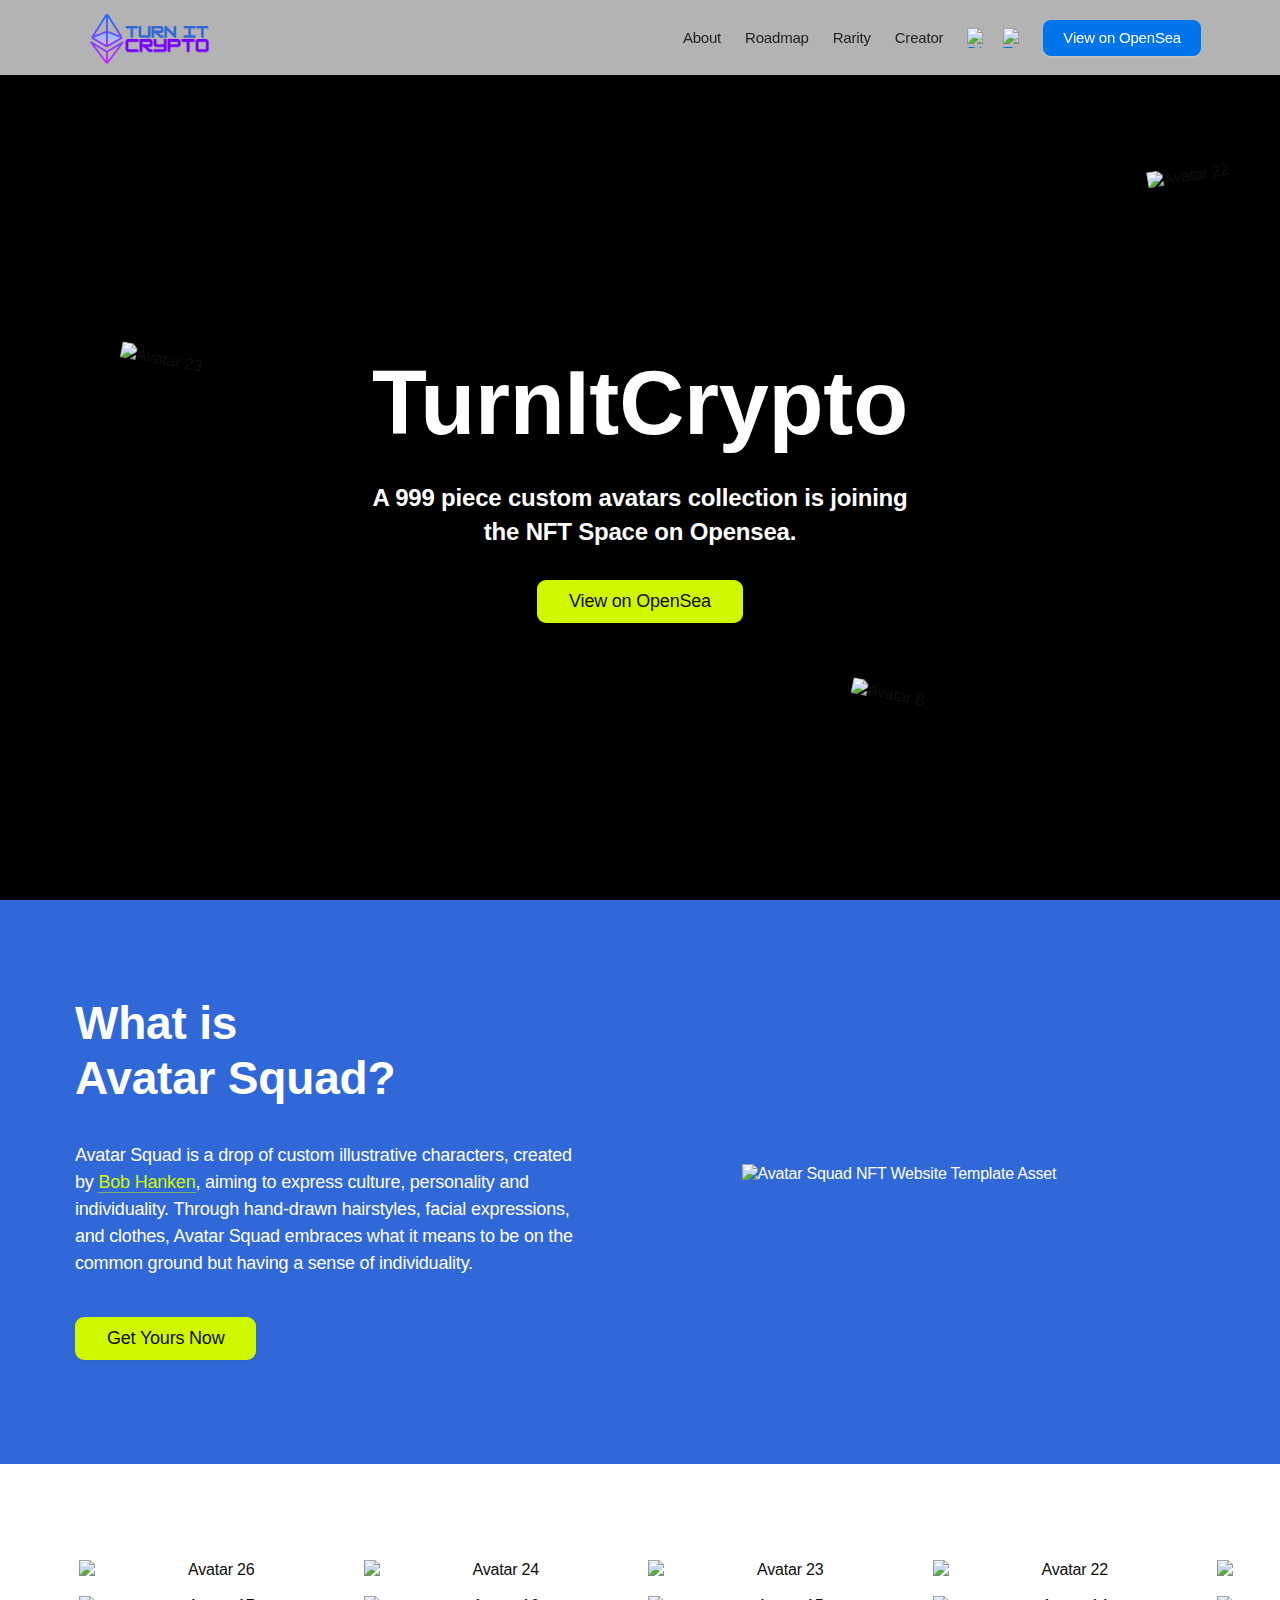
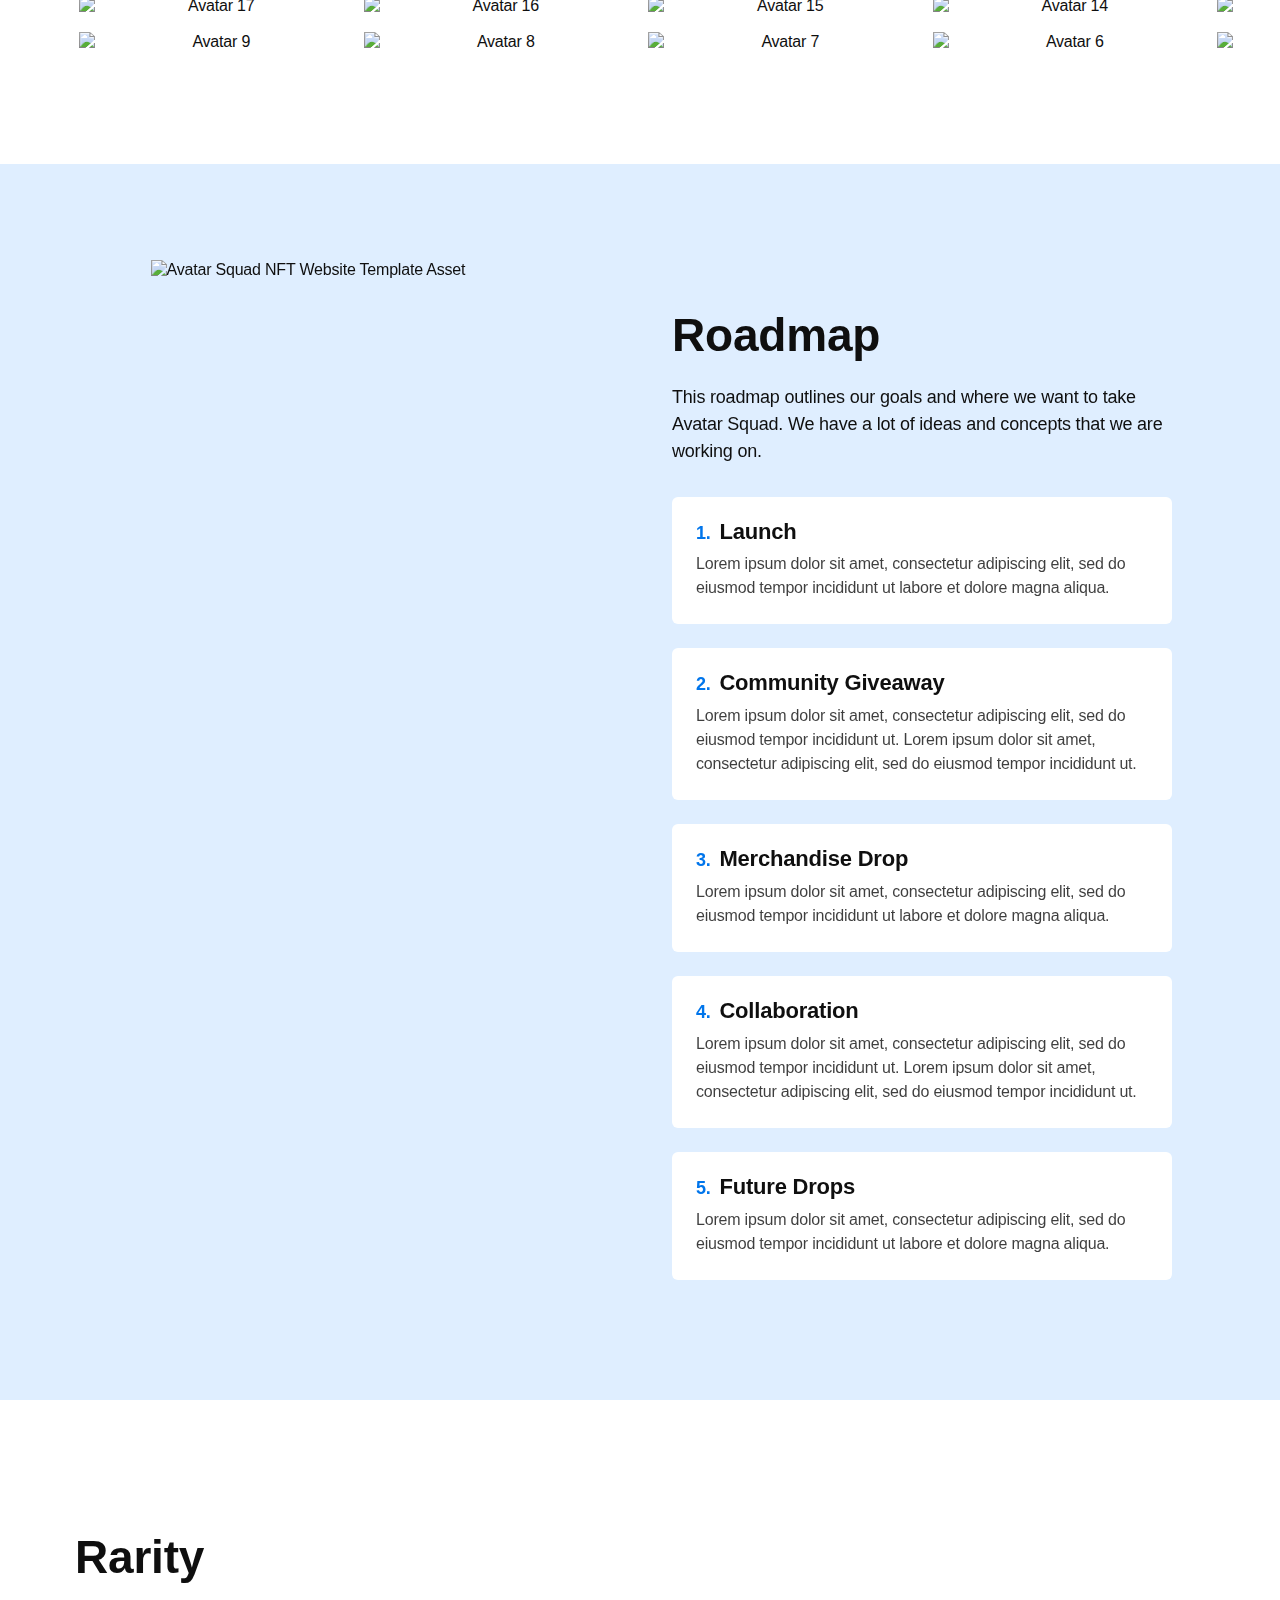
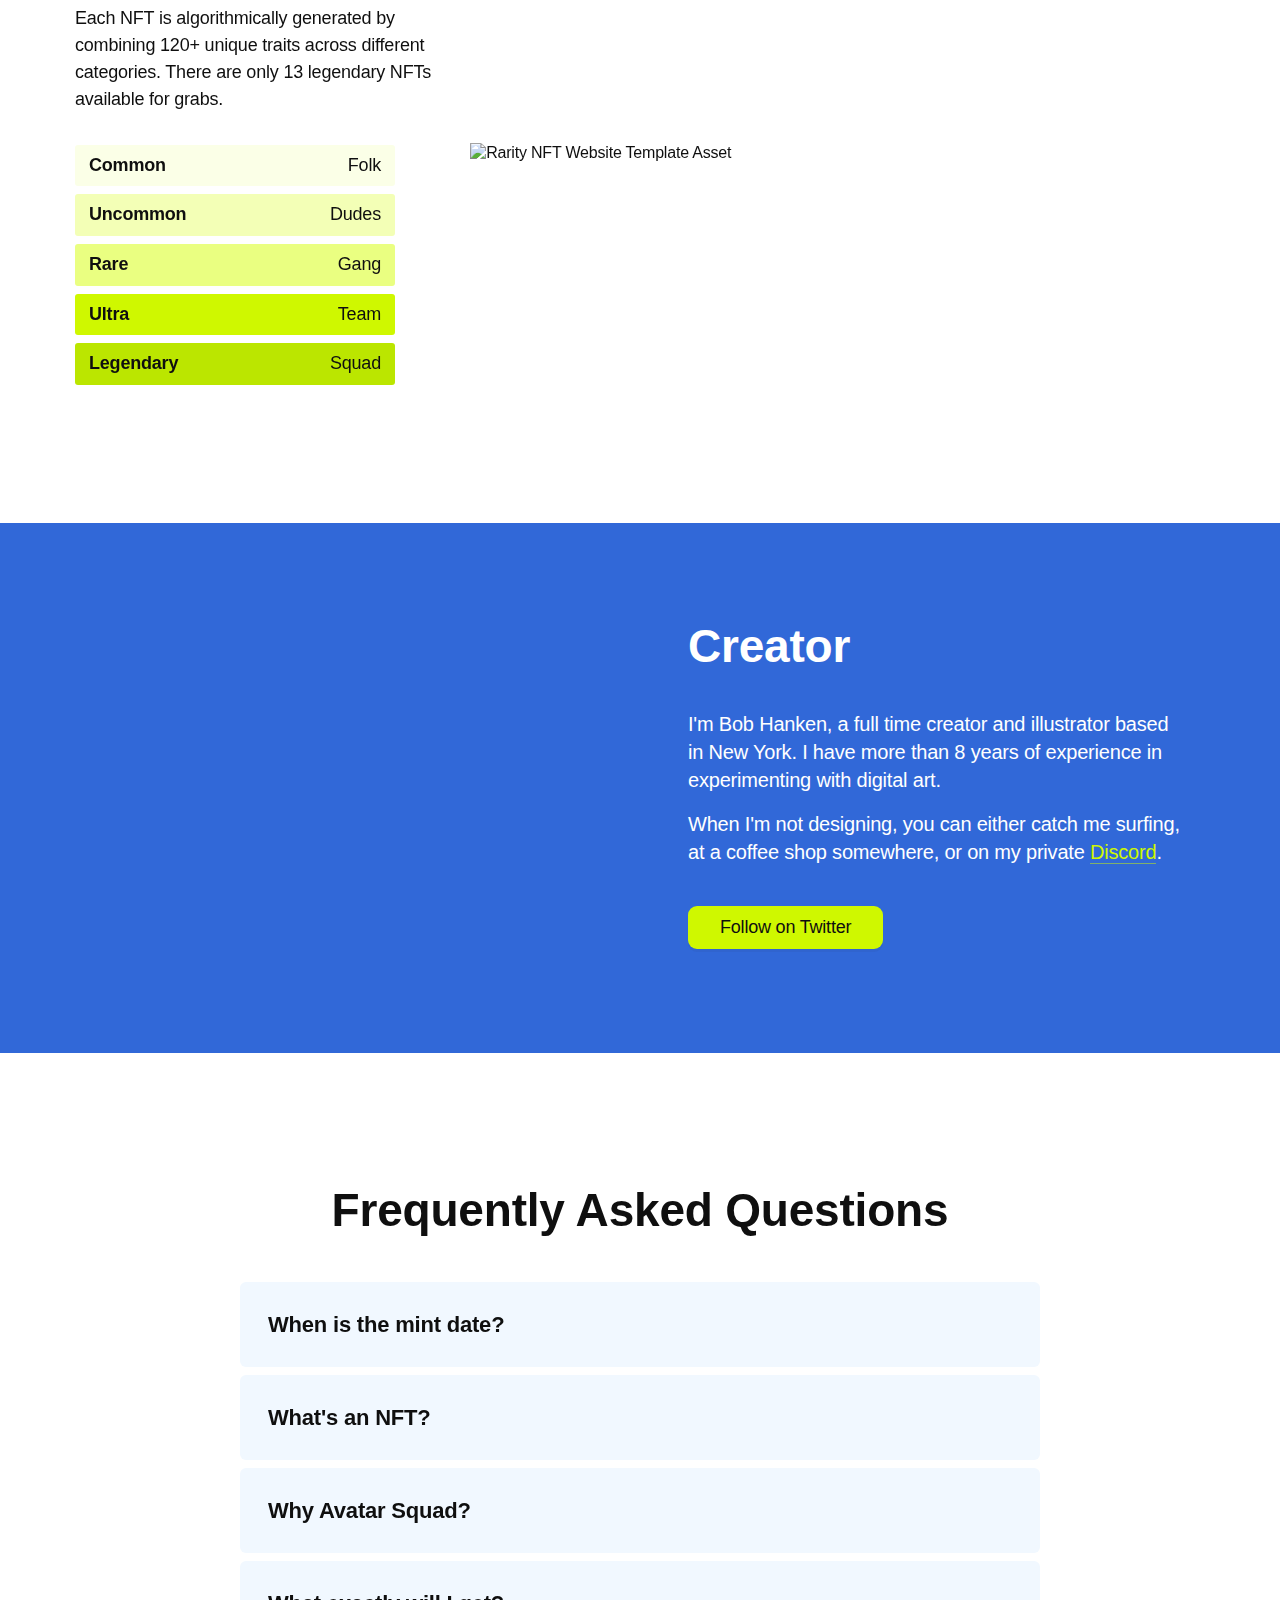
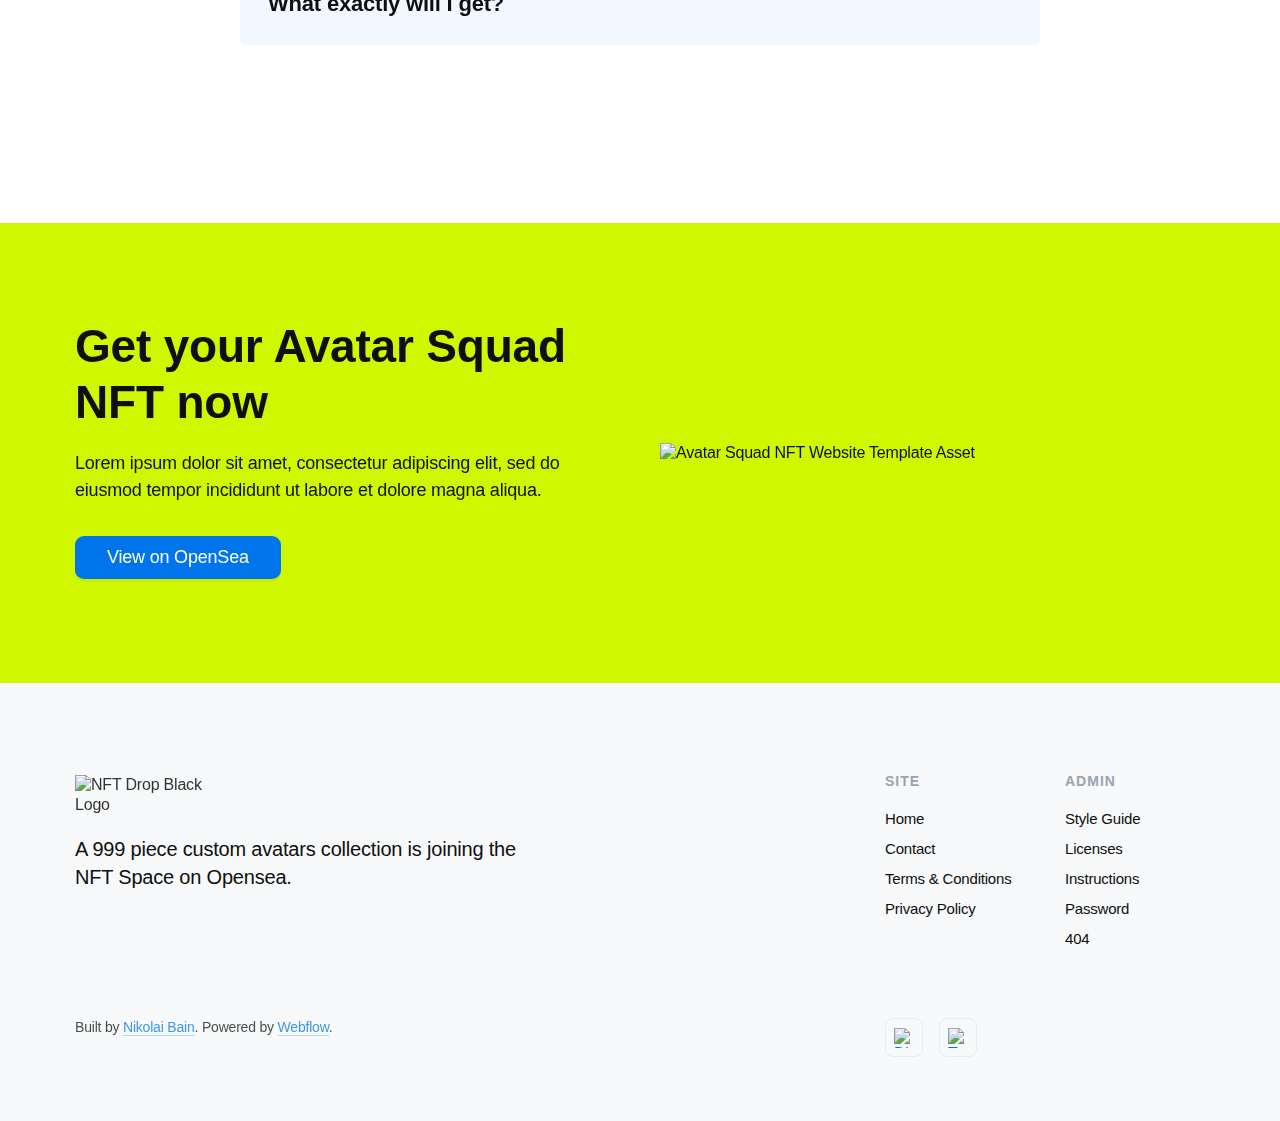
==== commit 7e49ecbc: "add" ====
--- a/index.html
+++ b/index.html
@@ -94,7 +94,7 @@
             class="nav-logo w-inline-block w--current"
             ><img
               src="assets/svg/turnitcrypto.svg"
-              width="142"
+              width="150"
               alt="TurnItCrypto Logo"
               class="logo"
           /></a>
@@ -224,9 +224,9 @@
               alt=""
               class="script-font"
             />
-            <h1 class="heading large-h1">Avatar Squad</h1>
+            <h1 class="heading large-h1" style="color:white;">TurnItCrypto</h1>
             <div class="text-box _550px">
-              <p class="paragraph extra-large">
+              <p class="paragraph extra-large" style="color:white;">
                 <strong
                   >A 999 piece custom avatars collection is joining the NFT
                   Space on Opensea.
--- a/assets/style.css
+++ b/assets/style.css
@@ -2102,7 +2102,7 @@
 }
 
 .section.blue {
-  background-color: #0075eb;
+  background-color: #3168D8;
   color: #fff;
 }
 
@@ -2143,6 +2143,7 @@
 }
 
 .section.full-hero {
+    background-color: #000000;
   display: -webkit-box;
   display: -webkit-flex;
   display: -ms-flexbox;
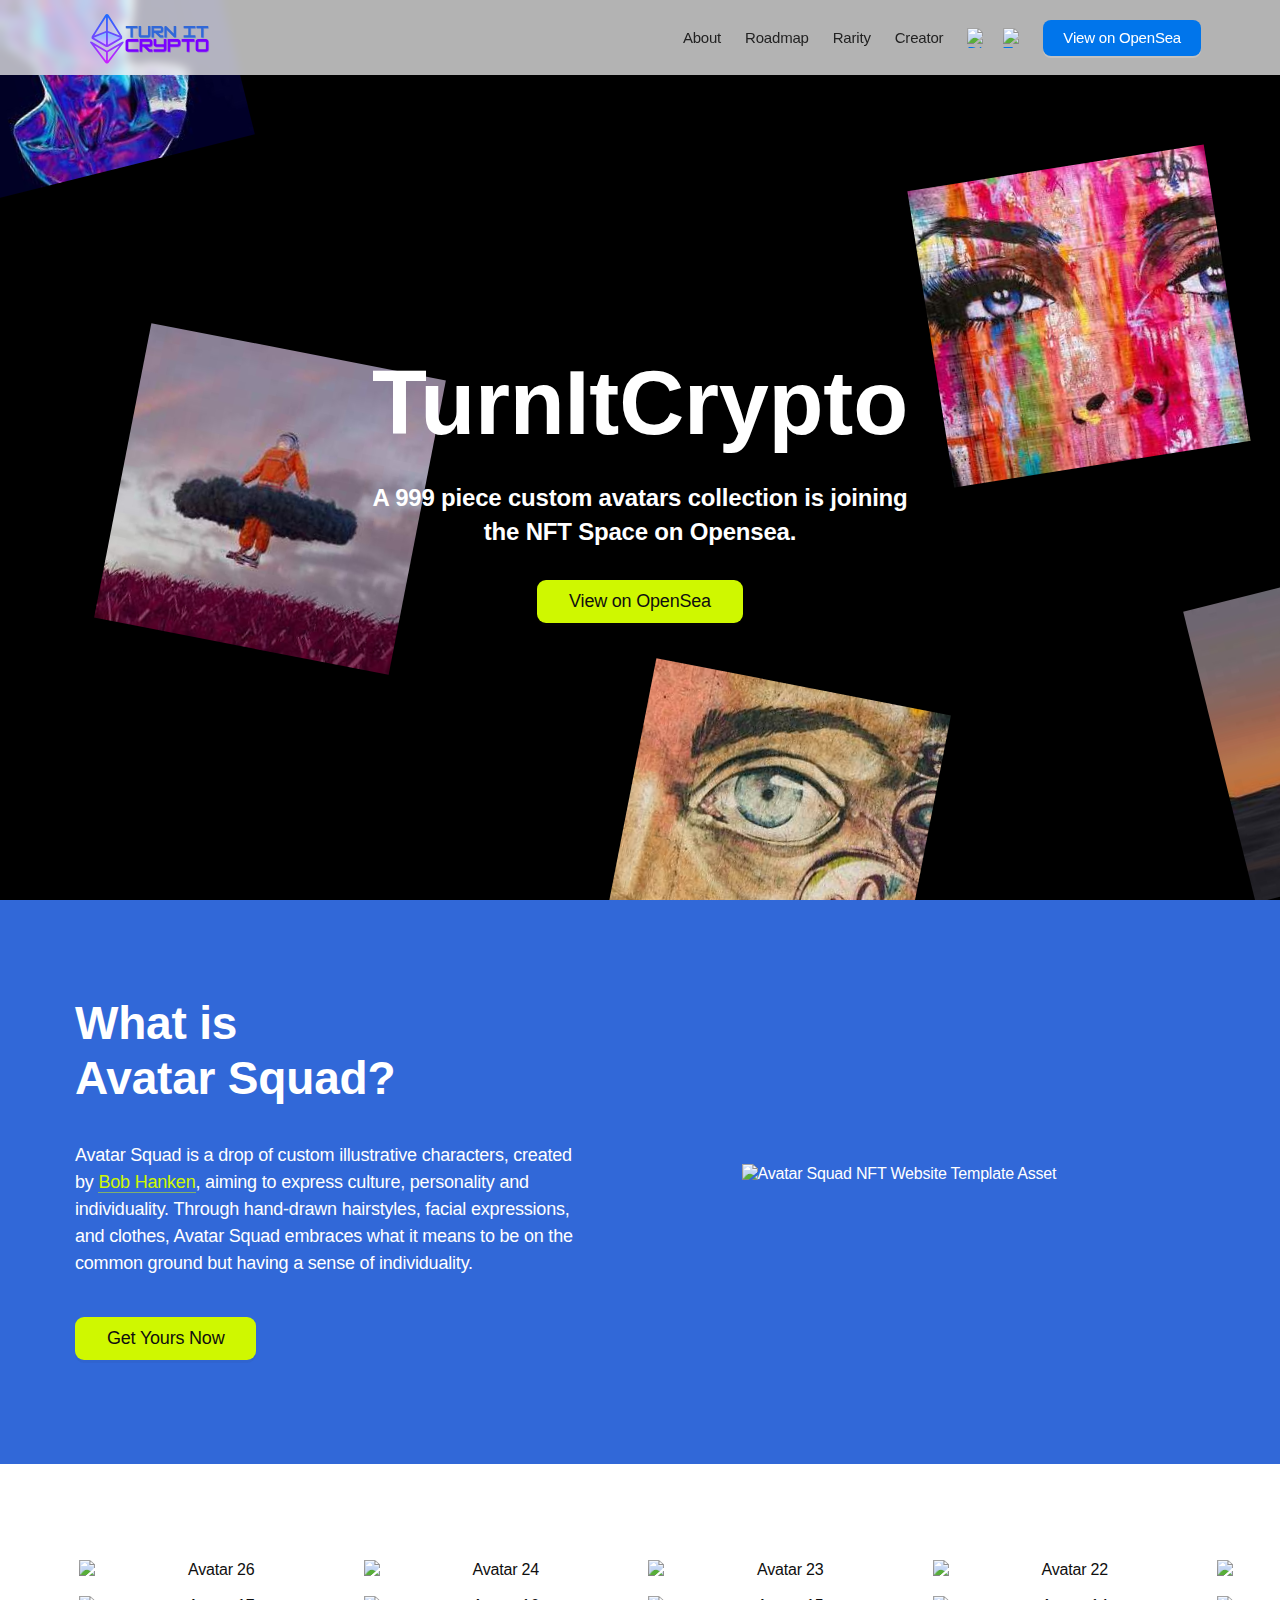
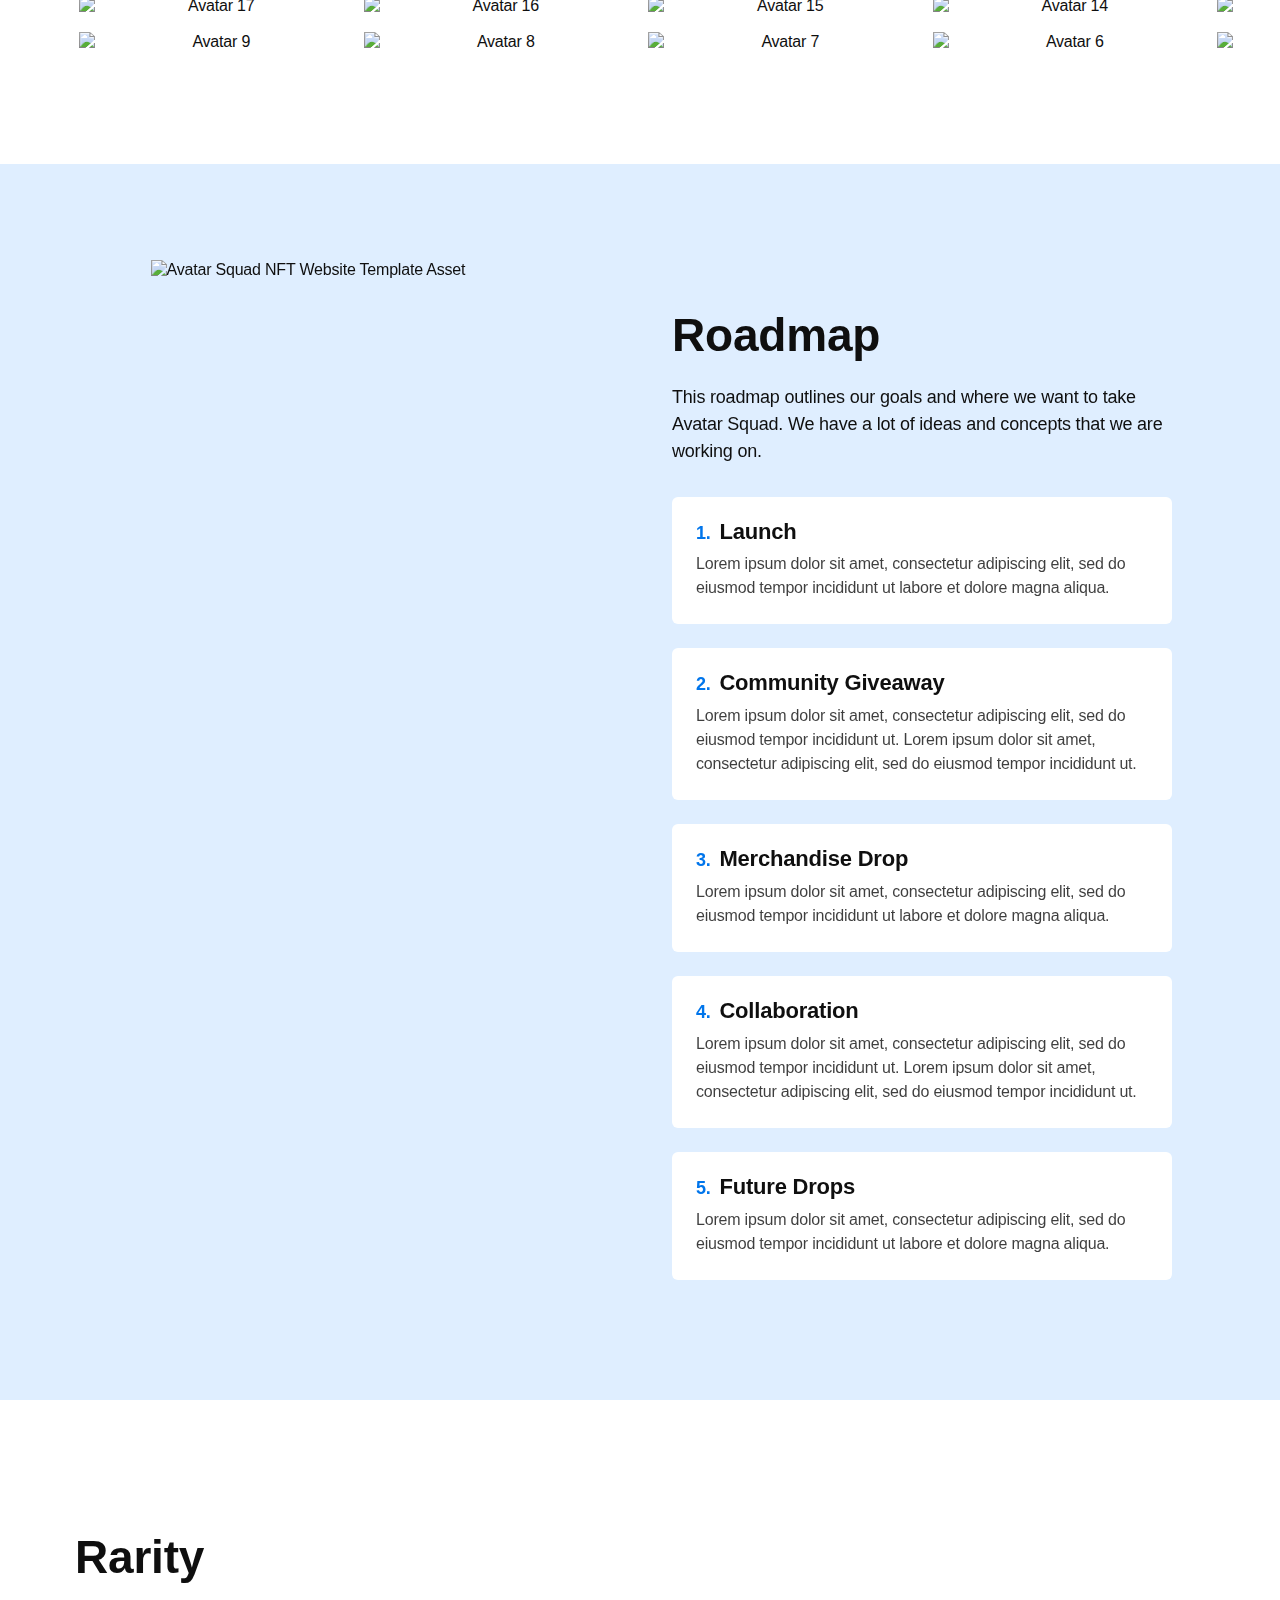
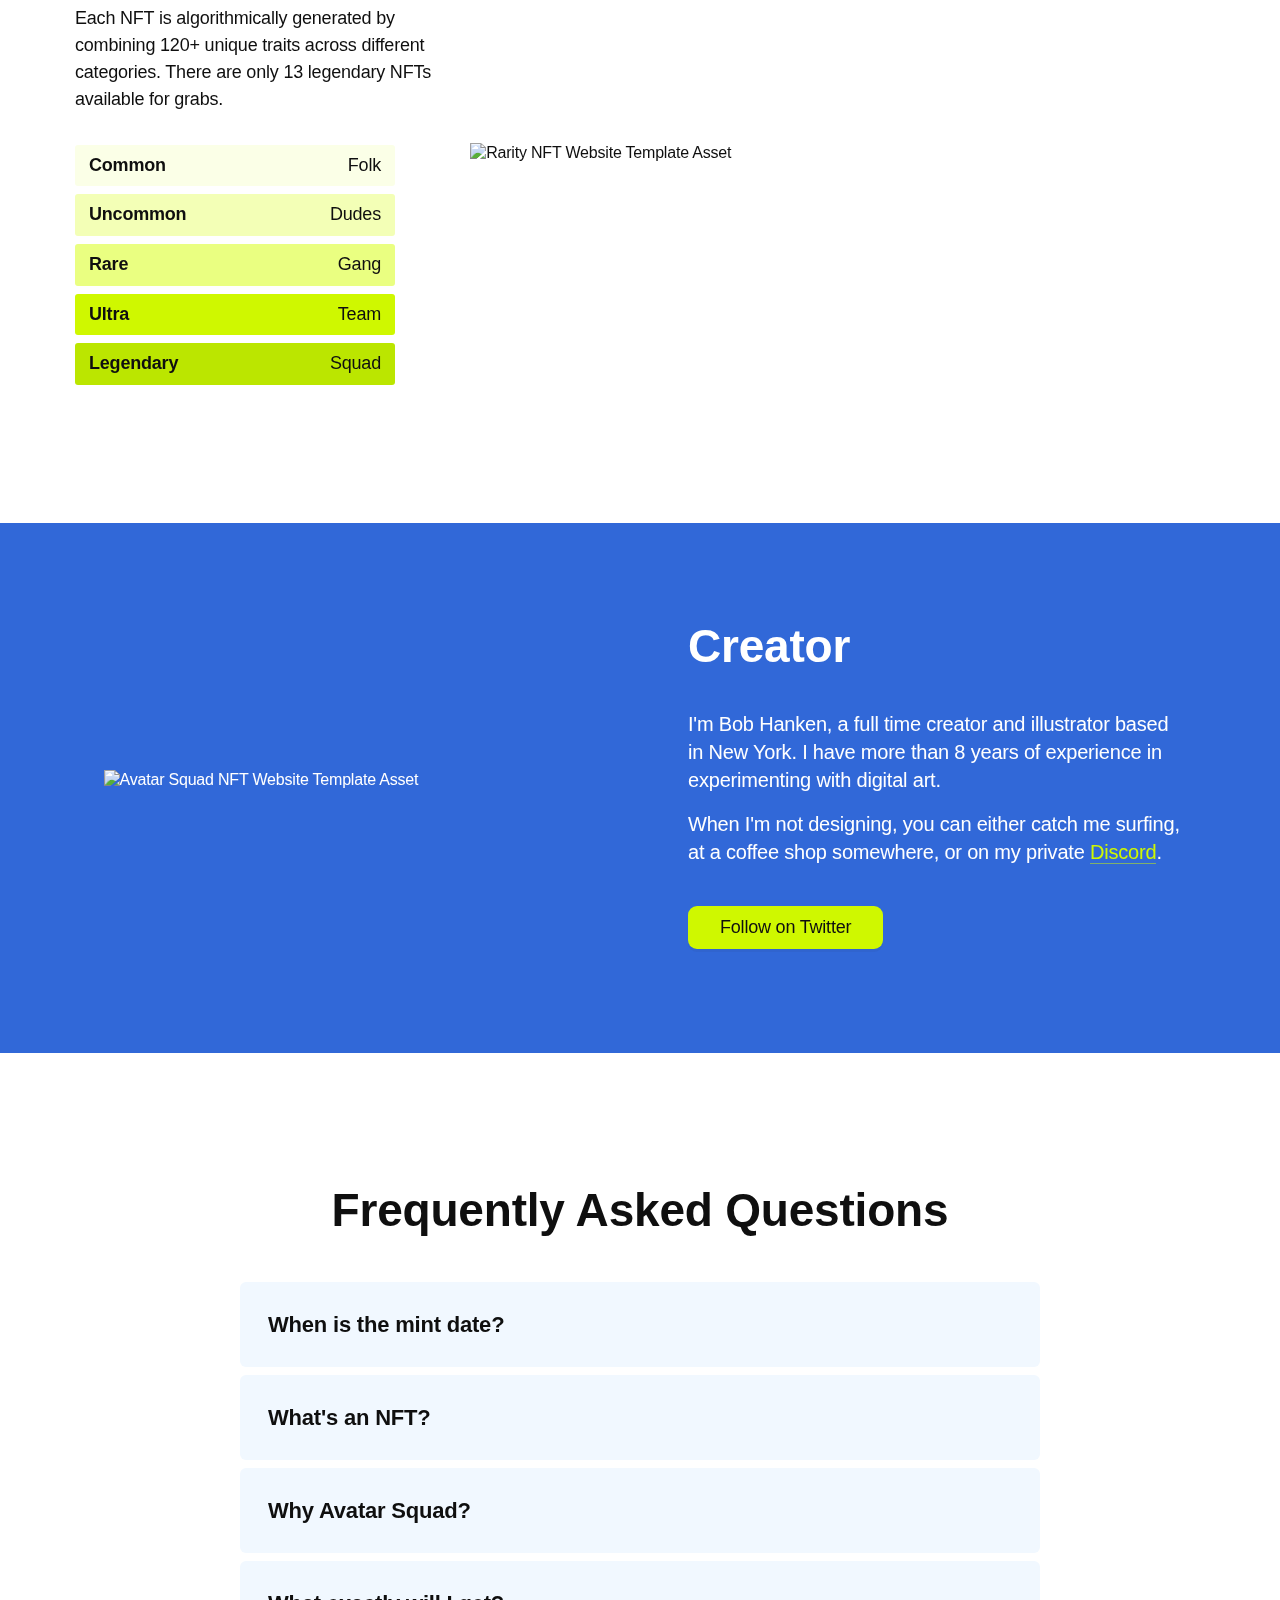
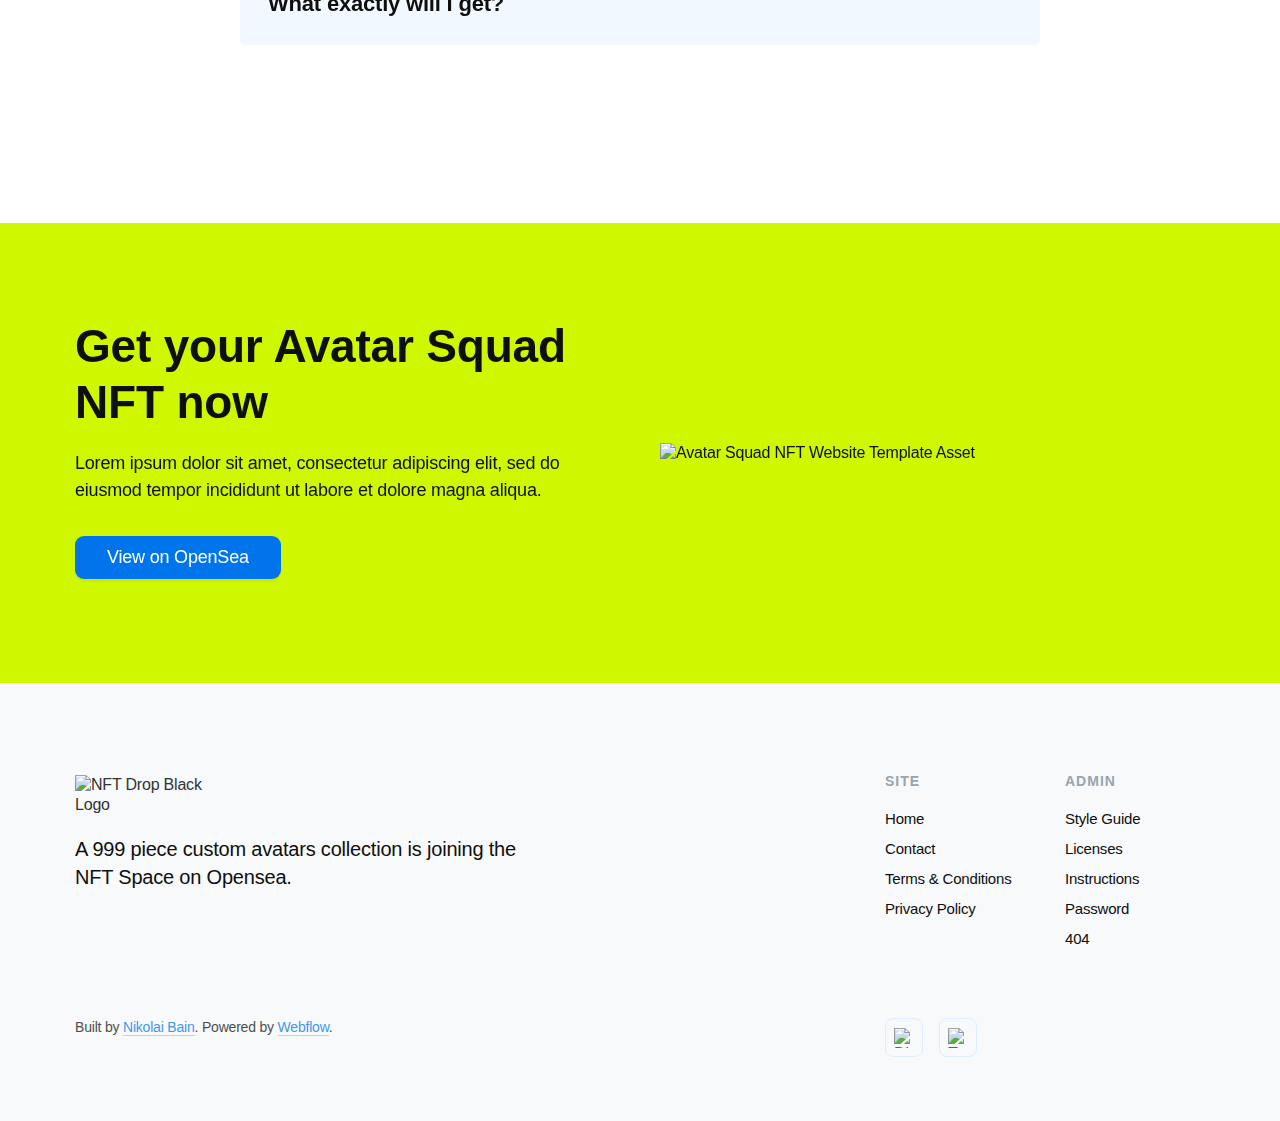
==== commit a9af7fd9: "add" ====
--- a/index.html
+++ b/index.html
@@ -155,7 +155,7 @@
               <div role="list" class="w-dyn-items">
                 <div role="listitem" class="w-dyn-item">
                   <img
-                    src="https://assets.website-files.com/619f485207368e5749a39a3e/61abc23ab07b40e0cf6c4af6_peep-51.svg"
+                    src="assets/crop/art1.jpeg"
                     alt="Avatar 23"
                     class="nft-image"
                   />
@@ -166,7 +166,7 @@
               <div role="list" class="w-dyn-items">
                 <div role="listitem" class="w-dyn-item">
                   <img
-                    src="https://assets.website-files.com/619f485207368e5749a39a3e/61abc23ab07b40e0cf6c4af6_peep-51.svg"
+                    src="assets/crop/art6.jpeg"
                     alt="Avatar 23"
                     class="nft-image"
                   />
@@ -177,7 +177,7 @@
               <div role="list" class="w-dyn-items">
                 <div role="listitem" class="collection-item w-dyn-item">
                   <img
-                    src="https://assets.website-files.com/619f485207368e5749a39a3e/61abc22d2fe0f2872a477016_peep-16.svg"
+                    src="assets/crop/art2.jpeg"
                     alt="Avatar 8"
                     class="nft-image"
                   />
@@ -188,7 +188,7 @@
               <div role="list" class="w-dyn-items">
                 <div role="listitem" class="w-dyn-item">
                   <img
-                    src="https://assets.website-files.com/619f485207368e5749a39a3e/61abc23790025a607b02f5ca_peep-44.svg"
+                    src="assets/crop/art3.jpeg"
                     alt="Avatar 20"
                     class="nft-image"
                   />
@@ -199,7 +199,7 @@
               <div role="list" class="w-dyn-items">
                 <div role="listitem" class="w-dyn-item">
                   <img
-                    src="https://assets.website-files.com/619f485207368e5749a39a3e/61abc239c4a4254332a96e2a_peep-50.svg"
+                    src="assets/crop/art4.jpeg"
                     alt="Avatar 22"
                     class="nft-image"
                   />
@@ -210,7 +210,7 @@
               <div role="list" class="w-dyn-items">
                 <div role="listitem" class="w-dyn-item">
                   <img
-                    src="https://assets.website-files.com/619f485207368e5749a39a3e/61abc23ab07b40e0cf6c4af6_peep-51.svg"
+                    src="assets/crop/art5.jpeg"
                     alt="Avatar 23"
                     class="nft-image"
                   />
